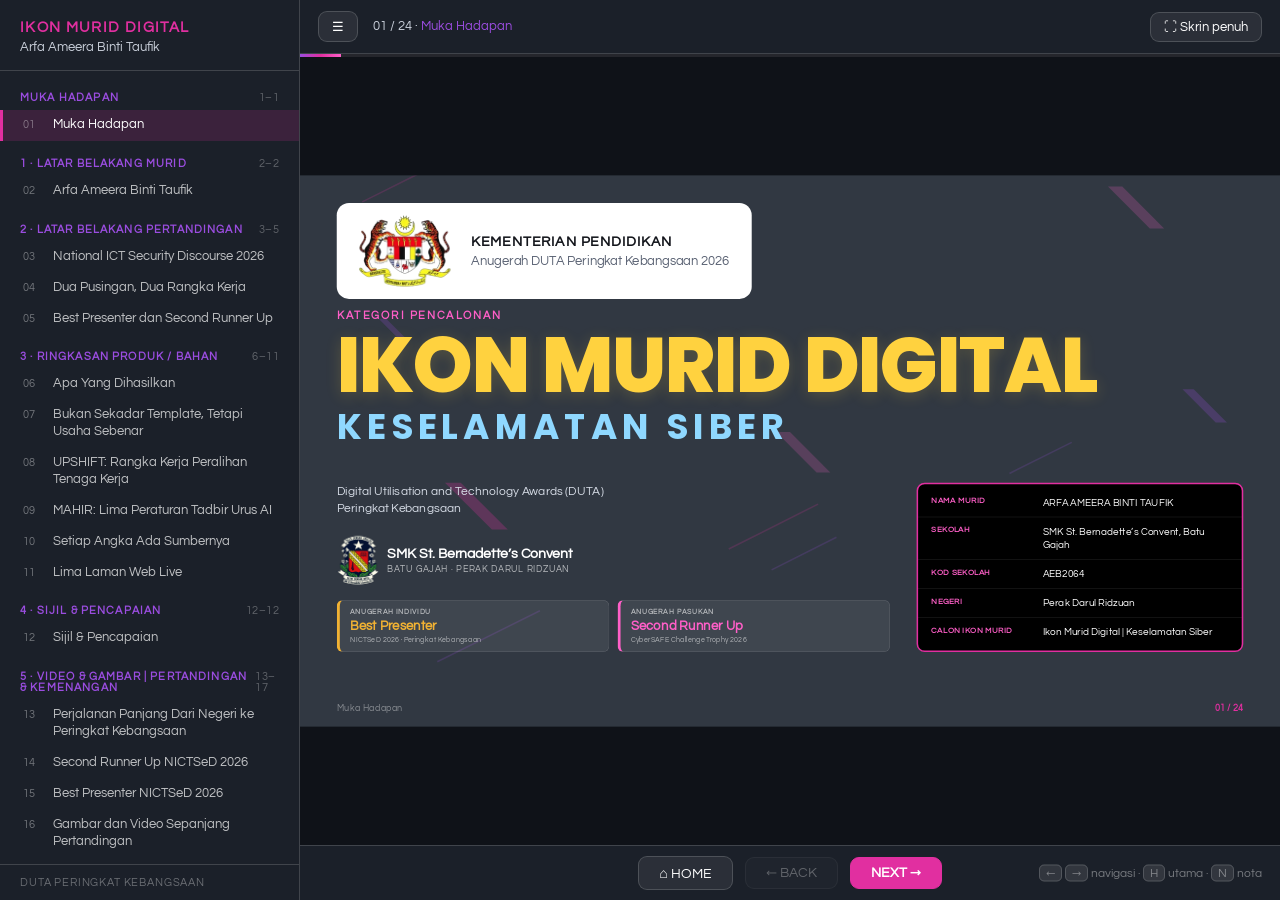
==== index.html @ e4bc759d "Butang HOME, BACK, NEXT dipindah ke bawah slide, di tengah" ====
<!doctype html>
<html lang="ms">
<head>
<meta charset="utf-8">
<meta name="viewport" content="width=device-width,initial-scale=1,viewport-fit=cover">
<meta name="robots" content="noindex,nofollow,noarchive">
<title>Ikon Murid Digital &middot; Arfa Ameera Binti Taufik</title>
<meta name="description" content="Pencalonan Ikon Murid Digital, Anugerah DUTA Peringkat Kebangsaan. Arfa Ameera Binti Taufik, SMK St. Bernadette's Convent, Perak. 24 slide merangkumi rangka kerja UPSHIFT dan MAHIR serta pencapaian Best Presenter dan Second Runner Up NICTSeD 2026.">
<meta property="og:type" content="website">
<meta property="og:url" content="https://brotaufik.github.io/ikon-murid-digital/">
<meta property="og:title" content="Ikon Murid Digital &middot; Arfa Ameera Binti Taufik">
<meta property="og:description" content="Pencalonan Ikon Murid Digital, Anugerah DUTA Peringkat Kebangsaan. SMK St. Bernadette's Convent, Perak Darul Ridzuan.">
<meta property="og:site_name" content="Ikon Murid Digital">
<meta property="og:locale" content="ms_MY">
<meta property="og:image" content="https://brotaufik.github.io/ikon-murid-digital/og-ikon-v5.jpg">
<meta property="og:image:secure_url" content="https://brotaufik.github.io/ikon-murid-digital/og-ikon-v5.jpg">
<meta property="og:image:type" content="image/jpeg">
<meta property="og:image:width" content="1200">
<meta property="og:image:height" content="630">
<meta property="og:image:alt" content="Pencalonan Ikon Murid Digital, Arfa Ameera Binti Taufik, SMK St. Bernadette&#39;s Convent, Best Presenter dan Second Runner Up NICTSeD 2026">
<meta name="twitter:card" content="summary_large_image">
<meta name="twitter:title" content="Ikon Murid Digital &middot; Arfa Ameera Binti Taufik">
<meta name="twitter:description" content="Pencalonan Ikon Murid Digital, Anugerah DUTA Peringkat Kebangsaan. Best Presenter dan Second Runner Up NICTSeD 2026.">
<meta name="twitter:image" content="https://brotaufik.github.io/ikon-murid-digital/og-ikon-v5.jpg">
<meta name="twitter:image:alt" content="Kad pencalonan Ikon Murid Digital">
<link rel="preconnect" href="https://fonts.googleapis.com">
<link rel="preconnect" href="https://fonts.gstatic.com" crossorigin>
<link href="https://fonts.googleapis.com/css2?family=Questrial&family=Poppins:wght@300;400;500;600;700;800;900&display=swap" rel="stylesheet">
<style>*{box-sizing:border-box;margin:0;padding:0}
:root{
  --bg:#313842;--bg2:#272d36;--ink:#ffffff;--body:#14161C;--muted:#C9CFDA;
  --mag:#E12FA0;--vio:#9B4DE0;--pink:#FF5FC8;--cyan:#3FC9E0;--amber:#F2B233;--green:#3FCB8E;
  --panel:#ffffff;--line:rgba(255,255,255,.16);--sbbg:#1B2029;
  --f:'Century Gothic','URW Gothic','Questrial','Poppins','Trebuchet MS',sans-serif;
}
html,body{height:100%;background:#14161C;font-family:var(--f);color:var(--ink);overflow:hidden;overscroll-behavior:none}
kbd{background:rgba(255,255,255,.1);border:1px solid var(--line);border-radius:5px;padding:1px 6px;font-size:12px;font-family:var(--f)}

#app{display:grid;grid-template-columns:300px 1fr;grid-template-rows:minmax(0,1fr);height:100vh;height:100dvh;transition:grid-template-columns .22s ease}
#app.nosb{grid-template-columns:0 1fr}

/* ---------- sidebar ---------- */
#sb{background:var(--sbbg);border-right:1px solid var(--line);display:flex;flex-direction:column;overflow:hidden;visibility:visible}
#app.nosb #sb{visibility:hidden;width:0}
.sb-hd{padding:20px 20px 16px;border-bottom:1px solid var(--line)}
.sb-t{font-size:15px;font-weight:700;letter-spacing:.09em;color:var(--mag)}
.sb-s{font-size:13px;color:var(--muted);margin-top:5px}
#nav{flex:1;overflow-y:auto;padding:10px 0 20px}
#nav::-webkit-scrollbar{width:7px}#nav::-webkit-scrollbar-thumb{background:rgba(255,255,255,.14);border-radius:4px}
.ncl{margin-bottom:6px}
.nch{padding:11px 20px 7px;font-size:10.5px;letter-spacing:.11em;text-transform:uppercase;color:var(--vio);font-weight:700;display:flex;justify-content:space-between;align-items:center}
.ncc{color:rgba(255,255,255,.3);font-weight:400;letter-spacing:.04em}
#nav ul{list-style:none}
#nav li{display:flex;gap:10px;align-items:baseline;padding:7px 20px;font-size:12.5px;color:rgba(255,255,255,.72);cursor:pointer;border-left:3px solid transparent;line-height:1.35}
#nav li:hover{background:rgba(255,255,255,.05);color:#fff}
#nav li.on{background:rgba(225,47,160,.16);border-left-color:var(--mag);color:#fff}
.nn{font-size:10.5px;color:rgba(255,255,255,.38);flex:0 0 20px}
.nt{flex:1}
.sb-ft{padding:12px 20px;border-top:1px solid var(--line);font-size:10.5px;letter-spacing:.08em;color:rgba(255,255,255,.35);text-transform:uppercase}

/* ---------- chrome ---------- */
#main{display:flex;flex-direction:column;min-width:0;min-height:0;overflow:hidden;background:#14161C;position:relative}
.bar{flex:0 0 auto;display:flex;align-items:center;gap:9px;padding:11px 18px;border-bottom:1px solid var(--line);background:#1B2029}
.btn{background:rgba(255,255,255,.07);border:1px solid var(--line);color:#fff;border-radius:9px;padding:7px 13px;font-size:13px;font-family:var(--f);cursor:pointer;white-space:nowrap}
.btn:hover{background:rgba(255,255,255,.14);border-color:var(--mag)}
.btn:disabled{opacity:.3;cursor:default}
.btn:disabled:hover{background:rgba(255,255,255,.07);border-color:var(--line)}
#next{background:var(--mag);border-color:var(--mag);font-weight:600}
#next:hover{background:var(--pink);border-color:var(--pink)}
#next:disabled{background:rgba(255,255,255,.07);border-color:var(--line)}
.now{font-size:12.5px;color:var(--muted);margin-left:6px}
#sect{color:var(--vio)}
.spacer{flex:1}
.prog{flex:0 0 auto;height:3px;background:rgba(255,255,255,.07)}
.prog-f{height:100%;background:linear-gradient(90deg,var(--vio),var(--mag),var(--pink));width:0;transition:width .25s ease}
.hint{flex:0 0 auto;padding:8px 18px;font-size:11.5px;color:rgba(255,255,255,.4);border-top:1px solid var(--line);background:#1B2029;text-align:center}
#notes{display:none;flex:0 0 auto;max-height:26vh;overflow-y:auto;padding:14px 20px;background:#0F1218;border-top:1px solid var(--line)}
#notes.on{display:block}
.nt-h{font-size:10.5px;letter-spacing:.11em;text-transform:uppercase;color:var(--amber);margin-bottom:7px;font-weight:700}
#nt-b{font-size:14px;line-height:1.55;color:var(--muted)}

/* ---------- stage ---------- */
#stage{flex:1 1 0;min-height:0;position:relative;overflow:hidden;background:#0F1218}
/* Absolutely centred and scaled from JS. Its 1920x1080 layout box must never size the stage:
   as a flex child it did, which on phones made the stage 1080px tall and pushed the slide off screen. */
#frame{position:absolute;left:50%;top:50%;width:1920px;height:1080px;transform-origin:center center;transform:translate(-50%,-50%) scale(.2)}
#zoneBack,#zoneFwd{position:absolute;top:0;bottom:0;width:6%;z-index:5;cursor:pointer}
#zoneBack{left:0}#zoneFwd{right:0}

.slide{position:absolute;inset:0;display:none;background:var(--bg);overflow:hidden}
.slide.on{display:block}
.shards{position:absolute;inset:0;width:100%;height:100%;pointer-events:none}
.inner{position:absolute;inset:0;padding:64px 72px 74px;display:flex;flex-direction:column;z-index:2}
.sfoot{position:absolute;left:72px;right:72px;bottom:26px;display:flex;justify-content:space-between;font-size:17px;color:rgba(255,255,255,.42);letter-spacing:.05em;z-index:3}
.sf-r{color:var(--mag);font-weight:600}

.kicker{font-size:22px;letter-spacing:.15em;text-transform:uppercase;color:var(--pink);font-weight:700;margin-bottom:12px}
.slide h1{font-size:54px;line-height:1.14;font-weight:700;color:#FFD23F;margin-bottom:26px;letter-spacing:-.01em}

.lead{font-size:26px;line-height:1.5;color:#E8ECF3;margin-bottom:22px;font-weight:300}
.muted{color:rgba(255,255,255,.55)}
.note{font-size:19px;line-height:1.5;color:#D6DCE6;background:rgba(255,255,255,.06);border-left:5px solid var(--vio);padding:15px 20px;border-radius:0 10px 10px 0;margin-top:18px;font-weight:300}
.note b{font-weight:700;color:#fff}
.ttl{font-size:17px;letter-spacing:.11em;text-transform:uppercase;color:var(--cyan);font-weight:700;margin:20px 0 12px}
.ttl:first-child{margin-top:0}
.punch{font-size:28px;font-weight:700;color:var(--amber);margin-top:22px;line-height:1.3}

.two{display:flex;gap:44px;flex:1;min-height:0}
.two .col{flex:1 1 0;min-width:0;display:flex;flex-direction:column}

/* ---------- bullets ---------- */
.bls{display:flex;flex-direction:column;gap:14px;margin-top:6px}
.bl{display:flex;gap:15px;align-items:flex-start}
.blm{flex:0 0 11px;height:11px;border-radius:3px;margin-top:9px}
.blt{font-size:21px;line-height:1.48;color:#E8ECF3;font-weight:300}
.blt b{font-weight:700;color:#fff}

/* ---------- stat cards ---------- */
.scrow{display:flex;gap:16px;margin-bottom:18px}
.sc{flex:1 1 0;background:rgba(255,255,255,.07);border:1px solid var(--line);border-left:6px solid;border-radius:12px;padding:18px 20px;min-width:0}
.scv{font-size:40px;font-weight:700;line-height:1.05;letter-spacing:-.02em}
.scl{font-size:14px;letter-spacing:.1em;text-transform:uppercase;color:#fff;font-weight:700;margin-top:8px}
.scs{font-size:15px;color:rgba(255,255,255,.62);margin-top:5px;line-height:1.35;font-weight:300}

/* ---------- table ---------- */
.tb{width:100%;border-collapse:collapse;background:rgba(255,255,255,.05);border-radius:10px;overflow:hidden}
.tb th{background:rgba(225,47,160,.24);color:#fff;font-size:16px;letter-spacing:.07em;text-transform:uppercase;text-align:left;padding:13px 18px;font-weight:700;border-bottom:2px solid var(--mag)}
.tb td{padding:12px 18px;font-size:19px;line-height:1.4;color:#E8ECF3;border-bottom:1px solid rgba(255,255,255,.09);font-weight:300;vertical-align:top}
.tb tbody tr:last-child td{border-bottom:none}
.tb tbody tr:nth-child(even){background:rgba(255,255,255,.035)}
.tb td b{font-weight:700;color:#fff}

/* ---------- bars ---------- */
.barrow{display:flex;align-items:center;gap:16px;margin-bottom:13px}
.blab{flex:0 0 40%;font-size:17px;color:#E8ECF3;line-height:1.3;font-weight:300}
.blab .sub{font-size:13.5px;color:rgba(255,255,255,.45);margin-top:3px}
.btrack{flex:1 1 0;height:24px;background:rgba(255,255,255,.09);border-radius:6px;overflow:hidden}
.bfill{height:100%;border-radius:6px}
.bval{flex:0 0 130px;text-align:right;font-size:20px;font-weight:700}

/* ---------- dot grid ---------- */
.dotgrid{display:grid;gap:5px;margin:10px 0}
.dot{display:block;width:100%;aspect-ratio:1;border-radius:2px}
.dotleg{display:flex;gap:26px;font-size:15px;color:rgba(255,255,255,.62);margin-top:8px}
.dk{display:inline-block;width:12px;height:12px;border-radius:3px;margin-right:7px;vertical-align:-1px}

/* ---------- framework letters ---------- */
.lrows{display:flex;flex-direction:column;gap:12px;margin-top:4px}
.lrow{display:flex;gap:17px;align-items:center;background:rgba(255,255,255,.05);border:1px solid var(--line);border-radius:12px;padding:12px 16px}
.lbadge{flex:0 0 52px;height:52px;border-radius:11px;display:flex;align-items:center;justify-content:center;font-size:28px;font-weight:700;color:#0F1218}
.lbody{min-width:0}
.lname{font-size:21px;font-weight:700;line-height:1.2}
.ldesc{font-size:17px;color:rgba(255,255,255,.72);margin-top:4px;line-height:1.35;font-weight:300}

/* ---------- journey ---------- */
.journey{display:flex;align-items:stretch;gap:16px;flex:1;min-height:0}
.jstep{flex:1 1 0;display:flex;flex-direction:column;gap:14px;min-width:0}
.jnum{width:48px;height:48px;border-radius:50%;display:flex;align-items:center;justify-content:center;font-size:24px;font-weight:700;color:#0F1218}
.jcard{flex:1;background:rgba(255,255,255,.06);border:1px solid var(--line);border-radius:14px;padding:22px 24px}
.jcard.jwin{background:rgba(63,203,142,.12);border-color:rgba(63,203,142,.45)}
.jtag{font-size:14px;letter-spacing:.1em;text-transform:uppercase;font-weight:700;margin-bottom:9px}
.jt{font-size:27px;font-weight:700;color:#fff;line-height:1.2;margin-bottom:11px}
.jd{font-size:18px;line-height:1.5;color:#D6DCE6;font-weight:300}
.jd b{font-weight:700;color:#fff}
.jm{display:flex;flex-wrap:wrap;gap:8px;margin-top:14px}
.jm span{font-size:13.5px;background:rgba(255,255,255,.1);border:1px solid var(--line);border-radius:20px;padding:4px 12px;color:rgba(255,255,255,.8)}
.jarrow{align-self:center;font-size:34px;color:rgba(255,255,255,.28)}

/* ---------- awards ---------- */
.award{display:flex;gap:28px;margin-bottom:26px;flex:1;min-height:0}
.aw{flex:1 1 0;border-radius:18px;padding:36px 38px;display:flex;flex-direction:column;justify-content:center;border:2px solid}
.aw-gold{background:linear-gradient(135deg,rgba(242,178,51,.22),rgba(242,178,51,.06));border-color:rgba(242,178,51,.6)}
.aw-mag{background:linear-gradient(135deg,rgba(225,47,160,.22),rgba(155,77,224,.08));border-color:rgba(225,47,160,.6)}
.awt{font-size:16px;letter-spacing:.14em;text-transform:uppercase;color:rgba(255,255,255,.7);font-weight:700}
.awn{font-size:62px;font-weight:700;line-height:1.05;margin:14px 0 16px;letter-spacing:-.02em}
.aw-gold .awn{color:var(--amber)}
.aw-mag .awn{color:var(--pink)}
.awd{font-size:19px;line-height:1.45;color:#D6DCE6;font-weight:300}

/* ---------- sites ---------- */
.sites{display:grid;grid-template-columns:repeat(3,1fr);gap:18px;flex:1;min-height:0}
.site{background:rgba(255,255,255,.06);border:1px solid var(--line);border-radius:14px;overflow:hidden;display:flex;flex-direction:column}
.sh{padding:11px 18px;font-size:15px;letter-spacing:.1em;font-weight:700;color:#0F1218}
.sb{padding:18px;flex:1}
.su{font-size:17px;color:var(--cyan);margin-bottom:10px;word-break:break-all;font-weight:500}
.sd{font-size:17px;line-height:1.45;color:#D6DCE6;font-weight:300}
.site-doc .su{color:var(--green)}

/* ---------- dropzone ---------- */
.drop{flex:1;border:3px dashed rgba(255,255,255,.26);border-radius:16px;display:flex;flex-direction:column;align-items:center;justify-content:center;background:rgba(255,255,255,.035);min-height:250px;padding:30px}
.dropi{font-size:52px;color:rgba(255,255,255,.26);line-height:1}
.dropl{font-size:23px;color:rgba(255,255,255,.72);margin-top:14px;font-weight:500;text-align:center}
.drops{font-size:17px;color:rgba(255,255,255,.44);margin-top:7px;text-align:center;font-weight:300}

/* ---------- QR ---------- */
.qrrow{display:flex;gap:18px;margin-bottom:20px}
.qrcard{flex:1 1 0;background:#fff;border-radius:14px;padding:16px;text-align:center;min-width:0}
.qrbox{width:100%;aspect-ratio:1;display:block}
.qrbox svg{width:100%;height:100%;display:block}
.qrcap{font-size:17px;font-weight:700;color:var(--body);margin-top:11px;line-height:1.2}
.qrnote{font-size:13px;color:#5A6273;margin-top:4px;word-break:break-all}

/* ---------- cover ---------- */
.l-cover .inner{padding:54px 72px 74px}
.cover{display:flex;flex-direction:column;height:100%}
.cov-logos{display:flex;align-items:center;gap:40px;background:#fff;border-radius:24px;padding:24px 44px;align-self:flex-start}
.cov-logos img{height:140px;width:auto;display:block}
.cov-min{color:var(--body);line-height:1.25}
.cov-min b{display:block;font-size:28px;letter-spacing:.04em}
.cov-min span{display:block;font-size:25px;color:#5A6273;margin-top:6px}
.cov-rule{width:1px;height:58px;background:#D5DAE3}
.cov-main{flex:1;display:flex;gap:52px;align-items:center;min-height:0}
.cov-left{flex:1 1 0;min-width:0}
.cov-kat{font-size:21px;letter-spacing:.2em;color:var(--pink);font-weight:700}
/* one line, heavy, yellow; Poppins named first so the weight is real, not a faux bold of Questrial */
.cov-head{margin-top:22px}
.slide h1.cov-h1{font-family:'Poppins',var(--f);font-size:150px;line-height:1;font-weight:800;margin:12px 0 0;letter-spacing:-.02em;
  color:#FFD23F;white-space:nowrap;text-shadow:0 6px 30px rgba(255,210,63,.18)}
.cov-h2{font-family:'Poppins',var(--f);font-size:70px;line-height:1.1;font-weight:700;letter-spacing:.14em;color:#8FD8FF;margin-top:6px;white-space:nowrap}
.cov-sub{font-size:24px;line-height:1.4;color:#D6DCE6;font-weight:300}
.cov-school{display:flex;align-items:center;gap:16px;margin-top:36px}
.cov-school img{height:96px;width:auto;display:block}
.cov-sn{font-size:27px;font-weight:700;color:#fff;line-height:1.15}
.cov-ss{font-size:17px;letter-spacing:.1em;text-transform:uppercase;color:rgba(255,255,255,.66);margin-top:5px}
.cov-right{flex:0 0 640px}
.idcard{background:#000;border:3px solid var(--mag);border-radius:16px;padding:8px 0}
.idrow{display:flex;gap:18px;padding:15px 26px;border-bottom:1px solid rgba(255,255,255,.14)}
.idrow:last-child{border-bottom:none}
.idk{flex:0 0 200px;font-size:15px;letter-spacing:.08em;text-transform:uppercase;color:var(--pink);font-weight:700;padding-top:2px}
.idv{flex:1;font-size:20px;color:#fff;font-weight:500;line-height:1.3;min-width:0}
.idv-todo{color:var(--amber);border-bottom:2px dashed rgba(242,178,51,.55);display:inline-block}

/* ---------- close ---------- */
.l-close .inner{justify-content:center}
.close{display:flex;gap:60px;align-items:center}
.cl-left{flex:1 1 0;min-width:0}
.cl-k{font-size:22px;letter-spacing:.2em;color:var(--pink);font-weight:700}
.cl-h{font-size:82px;line-height:1.05;font-weight:700;margin:16px 0 20px;letter-spacing:-.025em;
  color:#FFD23F;-webkit-text-fill-color:#FFD23F}
.cl-s{font-size:25px;line-height:1.4;color:#D6DCE6;font-weight:300}
.cl-right{flex:0 0 360px}

/* ---------- responsive chrome ---------- */
@media (max-width:1100px){
  #app{grid-template-columns:0 1fr}
  #sb{visibility:hidden;width:0}
  #app.showsb{grid-template-columns:270px 1fr}
  #app.showsb #sb{visibility:visible;width:auto}
}
@media (max-width:760px){
  .bar{gap:6px;padding:9px 11px;flex-wrap:nowrap;overflow:hidden}
  .now{display:none}
  .btn .lb{display:none}
  #full{display:none}
  .hint{display:none}
}
/* phone held upright: the 16:9 slide is small, so say how to see it larger */
#rot{display:none}
@media (max-width:760px) and (orientation:portrait){
  #rot{display:block;flex:0 0 auto;padding:10px 14px calc(10px + env(safe-area-inset-bottom));text-align:center;
    font-size:13px;color:rgba(255,255,255,.62);background:#1B2029;border-top:1px solid var(--line)}
  #rot b{color:#fff}
}

/* ---------- cover achievement strip ---------- */
.cov-win{display:flex;gap:16px;margin-top:30px}
.cw{flex:1 1 0;background:rgba(255,255,255,.07);border:1px solid var(--line);border-left:6px solid;border-radius:12px;padding:15px 20px}
.cw .cwt{font-size:13px;letter-spacing:.13em;text-transform:uppercase;color:rgba(255,255,255,.62);font-weight:700}
.cw .cwv{font-size:26px;font-weight:700;line-height:1.15;margin-top:6px}
.cw .cws{font-size:14.5px;color:rgba(255,255,255,.6);margin-top:5px;font-weight:300}

/* ---------- close chips ---------- */
.cl-chips{display:flex;flex-wrap:wrap;gap:12px;margin-top:28px}
.cl-chips span{font-size:18px;padding:9px 18px;border-radius:26px;border:1px solid var(--line);background:rgba(255,255,255,.07);color:#E8ECF3}
.cl-chips b{font-weight:700;color:#fff}

/* ---------- competition photo row ---------- */
.prow{display:flex;gap:40px;flex:1;min-height:0}
.pfig{flex:0 0 auto;display:flex;flex-direction:column;align-items:center;margin:0;min-height:0}
.pfig img{display:block;height:640px;width:auto;border-radius:14px;border:3px solid rgba(255,255,255,.22);
  box-shadow:0 18px 50px rgba(0,0,0,.45)}
.pfig figcaption{font-size:17px;color:rgba(255,255,255,.72);margin-top:13px;text-align:center;
  font-weight:300;max-width:480px;line-height:1.35}
.pfig figcaption b{color:#fff;font-weight:700}
.pside{flex:1 1 0;min-width:0;display:flex;flex-direction:column;gap:18px}
.acheque{background:linear-gradient(135deg,rgba(242,178,51,.22),rgba(242,178,51,.06));
  border:2px solid rgba(242,178,51,.6);border-radius:16px;padding:22px 26px}
.aq-t{font-size:14px;letter-spacing:.14em;text-transform:uppercase;color:rgba(255,255,255,.7);font-weight:700}
.aq-n{font-size:42px;font-weight:700;color:var(--amber);line-height:1.1;margin:8px 0 6px;letter-spacing:-.01em}
.aq-v{font-size:34px;font-weight:700;color:#fff;line-height:1.1}
.aq-s{font-size:16px;color:rgba(255,255,255,.66);margin-top:10px;line-height:1.4;font-weight:300}
.pside .drop{min-height:170px}

/* ---------- montage video cards ---------- */
.vcard{flex:1;display:flex;flex-direction:column;background:rgba(255,255,255,.06);
  border:1px solid var(--line);border-radius:16px;padding:22px 24px;min-height:0}
.vtag{font-size:14px;letter-spacing:.12em;text-transform:uppercase;font-weight:700}
.vt{font-size:30px;font-weight:700;color:#fff;line-height:1.15;margin:7px 0 15px}
.vplay{width:100%;height:auto;display:block;border-radius:11px;background:#05070c;
  border:1px solid rgba(255,255,255,.14);aspect-ratio:16/9;object-fit:cover}
.vmeta{display:flex;flex-wrap:wrap;gap:9px;margin-top:14px}
.vmeta span{font-size:14px;background:rgba(255,255,255,.1);border:1px solid var(--line);
  border-radius:20px;padding:4px 13px;color:rgba(255,255,255,.82)}
.vdesc{font-size:18px;line-height:1.5;color:#D6DCE6;margin-top:14px;font-weight:300}
.vdesc b{font-weight:700;color:#fff}

/* ---------- certificate evidence slides ---------- */
.crow{display:flex;gap:40px;flex:1;min-height:0}
.cfig{flex:0 0 auto;display:flex;flex-direction:column;margin:0;min-height:0}
.cfig img{display:block;height:600px;width:auto;border-radius:12px;
  border:3px solid rgba(255,255,255,.22);box-shadow:0 18px 50px rgba(0,0,0,.45)}
.cfig figcaption{font-size:17px;color:rgba(255,255,255,.72);margin-top:13px;
  font-weight:300;line-height:1.35;max-width:800px}
.cfig figcaption b{color:#fff;font-weight:700}
.cside{flex:1 1 0;min-width:0;display:flex;flex-direction:column;gap:18px}
.cmini{margin:0;display:flex;gap:16px;align-items:center;background:rgba(255,255,255,.06);
  border:1px solid var(--line);border-radius:14px;padding:14px 16px}
.cmini img{flex:0 0 auto;height:230px;width:auto;border-radius:9px;
  border:1px solid rgba(255,255,255,.2);display:block}
.cmini figcaption{font-size:17px;color:rgba(255,255,255,.72);font-weight:300;line-height:1.4}

/* ---------- competition logo band on a content slide ---------- */
.slide-logos{display:flex;align-items:center;gap:30px;background:#fff;border-radius:14px;
  padding:16px 28px;align-self:flex-start;margin-bottom:22px}
/* 96px keeps the smallest line on the NICTSeD mark ("CyberSAFE Challenge Trophy
   2026") at ~19px in design units, which survives the deck's fit-to-screen
   scale and stays readable. It measured 25/126 of the source image height. */
.slide-logos img{height:96px;width:auto;display:block}

/* ---------- clickable site cards and QR cards ---------- */
a.site-link,a.qrcard{text-decoration:none;color:inherit;display:flex;flex-direction:column;cursor:pointer;
  transition:transform .15s ease,border-color .15s ease,box-shadow .15s ease}
a.qrcard{display:block}
a.site-link:hover,a.site-link:focus-visible{transform:translateY(-4px);border-color:var(--cyan);
  box-shadow:0 14px 34px rgba(0,0,0,.4);outline:none}
a.qrcard:hover,a.qrcard:focus-visible{transform:translateY(-4px);box-shadow:0 14px 34px rgba(0,0,0,.45);outline:none}
a.site-link .su{text-decoration:underline;text-decoration-color:rgba(63,201,224,.45);text-underline-offset:4px}
.ext{font-size:.95em;margin-left:4px;color:var(--cyan)}

/* ---------- slide 11: sijil ---------- */
.certs{display:flex;gap:40px;flex:1;min-height:0;align-items:flex-start}
.cinfo{flex:1 1 0;min-width:0}
a.cert{flex:0 0 auto;display:flex;flex-direction:column;align-items:center;text-decoration:none;color:inherit}
a.cert img{display:block;height:700px;width:auto;border-radius:10px;border:1px solid rgba(255,255,255,.22);
  box-shadow:0 18px 44px rgba(0,0,0,.45);transition:transform .18s ease,box-shadow .18s ease}
a.cert:hover img{transform:translateY(-5px);box-shadow:0 24px 54px rgba(0,0,0,.55)}
a.cert .cc{font-size:17px;line-height:1.35;margin-top:14px;color:rgba(255,255,255,.72);text-align:center}
a.cert .cc b{color:#fff;font-size:20px}

/* ---------- slide: gambar dan video sepanjang pertandingan ---------- */
.gv{display:flex;flex-direction:column;gap:28px;flex:1;min-height:0}
.gv-top{display:flex;gap:40px;align-items:flex-start}
.gv-media{flex:0 0 680px;margin:0;display:flex;flex-direction:column;min-width:0}
.gv-tag{font-size:14px;letter-spacing:.12em;text-transform:uppercase;font-weight:700;margin-bottom:10px}
.gv-v,.gv-yt{width:680px;height:383px;display:block;border-radius:12px;background:#05070c;
  border:1px solid rgba(255,255,255,.16);box-shadow:0 14px 36px rgba(0,0,0,.4);overflow:hidden}
.gv-v{object-fit:contain}
.gv-yt iframe{width:100%;height:100%;border:0;display:block}
.gv-media figcaption{font-size:16px;color:rgba(255,255,255,.72);margin-top:11px;line-height:1.35}
.gv-media figcaption b{color:#fff}
.gv-qr{flex:1 1 0;min-width:0;display:flex;flex-direction:column;align-items:flex-start}
/* same top and same height as the two 680x383 players beside it */
.gv-qr a.qrcard{height:383px;width:300px;flex:0 0 auto;display:flex;flex-direction:column;align-items:center;justify-content:center;padding:18px}
.gv-qr .qrbox{width:262px;flex:0 0 auto}
.gv-bot{display:flex;gap:24px;align-items:flex-start}
a.gv-ph{flex:0 0 auto;display:flex;flex-direction:column;text-decoration:none;color:inherit;width:293px}
a.gv-ph img{width:293px;height:220px;object-fit:cover;display:block;border-radius:10px;
  border:1px solid rgba(255,255,255,.2);box-shadow:0 12px 30px rgba(0,0,0,.4);transition:transform .18s ease}
a.gv-ph:hover img{transform:translateY(-4px)}
a.gv-ph span{font-size:15px;line-height:1.35;color:rgba(255,255,255,.72);margin-top:9px}
a.gv-ph span b{color:#fff}
.gv-info{flex:1 1 0;min-width:0;padding-left:16px}

/* phone held sideways: every pixel of height goes to the slide */
@media (max-height:500px) and (orientation:landscape){
  .bar{padding:5px 10px;gap:6px}
  .btn{padding:4px 10px;font-size:12px}
  .hint{display:none}
  #rot{display:none}
}

/* ---------- slide 18: video kemahiran digital ---------- */
.kv{display:flex;flex-direction:column;align-items:flex-start}
.kv-v{width:720px;height:405px;display:block;border-radius:12px;background:#05070c;object-fit:contain;
  border:1px solid rgba(255,255,255,.16);box-shadow:0 14px 36px rgba(0,0,0,.4)}
.kv .vmeta{margin-top:12px}

/* ---------- slide: dari kod ke idea ---------- */
.kod{display:grid;grid-template-columns:930px 1fr;gap:40px;align-items:start}
.kd-studio{background:#10131A;border:1px solid rgba(255,255,255,.14);border-radius:16px;overflow:hidden;box-shadow:0 22px 60px rgba(0,0,0,.45)}
.kd-bar{height:42px;display:flex;align-items:center;gap:9px;padding:0 18px;background:#181C25;border-bottom:1px solid rgba(255,255,255,.08)}
.kd-bar .dot{width:12px;height:12px;border-radius:50%}
.kd-fn{font-family:'DejaVu Sans Mono',Menlo,Consolas,monospace;font-size:14px;color:rgba(255,255,255,.55);margin-left:10px}
.kd-live{margin-left:auto;font-size:12px;letter-spacing:.14em;color:#3FCB8E;font-weight:700}
.kd-body{display:flex;gap:22px;padding:22px 22px 26px;align-items:center}
.kd-code{flex:1 1 0;min-width:0;font-family:'DejaVu Sans Mono',Menlo,Consolas,monospace;font-size:16.5px;line-height:2.05;color:#D6DCE6;white-space:pre}
.kd-code .k{color:#FF5FC8}.kd-code .s{color:#F2B233}.kd-code .f{color:#3FC9E0}.kd-code .c{color:#6B7385}.kd-code .n{color:#3FCB8E}
.kd-caret{display:inline-block;width:9px;height:18px;background:#FF5FC8;vertical-align:-3px;animation:kdblink 1s steps(1) infinite}
@keyframes kdblink{50%{opacity:0}}
.kd-prev{flex:0 0 288px}
.kd-slide{position:relative;width:288px;height:170px;background:#313842;border-radius:10px;border:1px solid rgba(255,255,255,.14);overflow:hidden}
.kd-b{position:absolute;border-radius:4px;opacity:0}
.kd-cap{font-size:14px;color:rgba(255,255,255,.6);margin-top:10px;line-height:1.35}
.kd-tools{display:grid;grid-template-columns:1fr 1fr;gap:30px}
.kt-h{font-size:15px;letter-spacing:.16em;text-transform:uppercase;font-weight:700;margin-bottom:10px}
.kt ul{list-style:none}
.kt li{padding:9px 0 9px 14px;border-left:3px solid rgba(255,255,255,.14);margin-bottom:6px}
.kt li b{display:block;font-size:19px;color:#fff;font-weight:700;line-height:1.2}
.kt li span{display:block;font-size:14.5px;color:rgba(255,255,255,.66);line-height:1.35;margin-top:2px}
.kpipe{display:flex;align-items:stretch;gap:12px;margin-top:30px}
.kp{flex:1 1 0;background:rgba(255,255,255,.06);border:1px solid rgba(255,255,255,.12);border-top:5px solid;border-radius:12px;padding:14px 18px}
.kp-t{font-size:22px;font-weight:700;letter-spacing:.12em}
.kp-d{font-size:15px;color:rgba(255,255,255,.72);margin-top:5px;line-height:1.35}
.kp-ar{align-self:center;font-size:26px;color:rgba(255,255,255,.35)}
@media (prefers-reduced-motion:reduce){.kd-l,.kd-b{animation:none!important;opacity:1;clip-path:none}}
.kd-note{font-size:17px;line-height:1.5;color:rgba(255,255,255,.72);margin-top:18px;padding-left:14px;border-left:3px solid #FF5FC8}
.kd-note b{color:#fff}

/* slide 19 link card and slide 20 large player */
a.kv-link{display:block;text-decoration:none;color:inherit}
.kv-thumb{position:relative;width:720px;height:405px;border-radius:12px;overflow:hidden;border:1px solid rgba(255,255,255,.16);box-shadow:0 14px 36px rgba(0,0,0,.4)}
.kv-thumb img{width:100%;height:100%;object-fit:cover;display:block;transition:transform .25s ease}
a.kv-link:hover .kv-thumb img{transform:scale(1.03)}
.kv-play{position:absolute;left:50%;top:50%;width:110px;height:110px;margin:-55px 0 0 -55px;border-radius:50%;background:rgba(225,47,160,.92);color:#fff;font-size:44px;display:flex;align-items:center;justify-content:center;padding-left:8px;box-shadow:0 10px 30px rgba(0,0,0,.5)}
.kv-go{margin-top:12px;font-size:18px;font-weight:700;color:#3FCB8E}
.kvbig{display:flex;flex-direction:column;align-items:center}
.kvbig-v{width:1280px;height:720px;display:block;border-radius:14px;background:#05070c;object-fit:contain;border:1px solid rgba(255,255,255,.16);box-shadow:0 24px 70px rgba(0,0,0,.5)}
.kvbig .vmeta{margin-top:14px;justify-content:center}
.klens{display:flex;align-items:center;gap:14px;margin-top:16px;padding:12px 18px;border-radius:12px;background:rgba(63,203,142,.09);border:1px solid rgba(63,203,142,.35);font-size:15.5px;color:rgba(255,255,255,.82)}
.klens b{color:#3FCB8E;letter-spacing:.12em;text-transform:uppercase;font-size:14px;margin-right:6px;white-space:nowrap}
.klens span{padding-left:14px;border-left:2px solid rgba(63,203,142,.4)}
.slens{margin-top:18px;padding:14px 18px;border-radius:12px;background:rgba(63,203,142,.09);border:1px solid rgba(63,203,142,.35);border-left:5px solid #3FCB8E;font-size:17px;line-height:1.5;color:rgba(255,255,255,.8)}
.slens>b:first-child{display:block;color:#3FCB8E;letter-spacing:.12em;text-transform:uppercase;font-size:14px;margin-bottom:6px}
.slens b.h{color:#fff}
/* slide peringkat negeri */
.jn{display:flex;gap:36px;flex:1;min-height:0;align-items:flex-start}
.jn-txt{flex:0 0 600px;min-width:0}
.jn-lead{font-size:22px;line-height:1.55;color:#E8ECF3;font-weight:300;margin-bottom:22px}
.jn-lead b{color:#fff;font-weight:700}.jn-lead b.gold{color:#FFD23F}
.jn-steps{list-style:none;counter-reset:jn;position:relative;padding-left:0}
.jn-steps li{position:relative;padding:0 0 18px 46px;counter-increment:jn}
.jn-steps li::before{content:counter(jn);position:absolute;left:0;top:2px;width:30px;height:30px;border-radius:50%;background:var(--c);color:#10131A;font-weight:800;font-size:16px;display:flex;align-items:center;justify-content:center}
.jn-steps li:not(:last-child)::after{content:"";position:absolute;left:14px;top:36px;bottom:2px;width:2px;background:rgba(255,255,255,.18)}
.jn-steps .jn-d{display:block;font-size:13px;letter-spacing:.14em;text-transform:uppercase;font-weight:700;color:var(--c)}
.jn-steps b{display:block;font-size:22px;color:#fff;margin-top:3px}
.jn-steps .jn-s{display:block;font-size:16px;color:rgba(255,255,255,.66);line-height:1.4;margin-top:3px}
.jn-ph{flex:0 0 640px;display:flex;flex-direction:column;gap:14px}
.jn-row{display:flex;gap:14px}
a.jn-a{position:relative;display:block;border-radius:12px;overflow:hidden;border:1px solid rgba(255,255,255,.18);text-decoration:none;color:#fff;box-shadow:0 14px 40px rgba(0,0,0,.4);transition:transform .2s}
a.jn-a:hover{transform:translateY(-4px)}
a.jn-a img{display:block;width:100%;height:100%;object-fit:cover}
a.jn-a span{position:absolute;left:0;right:0;bottom:0;padding:22px 14px 9px;font-size:14.5px;line-height:1.3;background:linear-gradient(transparent,rgba(0,0,0,.82))}
.jn-big{width:640px;height:410px}.jn-big img{object-position:50% 30%}
.jn-wide{width:426px;height:250px}
.jn-tall{width:200px;height:250px}.jn-tall img{object-position:50% 45%}
a.jn-letter{flex:0 0 auto;display:flex;flex-direction:column;align-items:center;text-decoration:none;color:inherit}
a.jn-letter img{display:block;height:600px;width:auto;border-radius:8px;border:1px solid rgba(255,255,255,.22);box-shadow:0 18px 46px rgba(0,0,0,.5);transition:transform .2s}
a.jn-letter:hover img{transform:translateY(-4px)}
a.jn-letter span{font-size:15px;line-height:1.35;margin-top:12px;color:rgba(255,255,255,.72);text-align:center}
a.jn-letter span b{color:#fff;font-size:17px}
/* slide advokasi */
.adv{display:flex;gap:44px;flex:1;min-height:0;align-items:flex-start}
a.adv-post{flex:0 0 auto;display:flex;flex-direction:column;align-items:center;text-decoration:none;color:inherit}
a.adv-post img{display:block;height:660px;width:auto;border-radius:12px;border:1px solid rgba(255,255,255,.2);box-shadow:0 20px 50px rgba(0,0,0,.5);transition:transform .2s}
a.adv-post:hover img{transform:translateY(-4px)}
a.adv-post span{font-size:15px;color:rgba(255,255,255,.7);margin-top:10px}
a.adv-post span b{color:#fff}
.adv-m{flex:1 1 0;min-width:0;display:flex;flex-direction:column}
.adv-h{display:flex;align-items:center;justify-content:space-between;gap:20px;margin-bottom:10px}
.adv-r{flex:1 1 0;min-width:0;display:flex;flex-direction:column;padding-top:34px}
.adv-v{width:1040px;height:585px;display:block;border-radius:12px;background:#05070c;border:1px solid rgba(255,255,255,.14);box-shadow:0 18px 46px rgba(0,0,0,.45)}
.adv-lead{font-size:19px;line-height:1.45;color:#E8ECF3;font-weight:300;margin:14px 0 12px}
.adv-lead b{color:#fff;font-weight:700}

.adv-pts{display:grid;grid-template-columns:repeat(3,1fr);gap:16px}
.adv-pts div{font-size:15.5px;line-height:1.4;color:rgba(255,255,255,.75);padding:10px 14px;border-left:3px solid #FF5FC8;background:rgba(255,95,200,.06);border-radius:0 8px 8px 0}
.adv-pts b{display:block;color:#FF5FC8;font-size:13px;letter-spacing:.14em;text-transform:uppercase;margin-bottom:3px}
.adv-pts i{font-style:normal;color:#fff;font-weight:700}
/* slide bukti penyebaran */
.dsm{display:flex;gap:44px;flex:1;min-height:0;align-items:flex-start}
.dsm-txt{flex:0 0 560px;min-width:0}
.dsm-lead{font-size:22px;line-height:1.5;color:#E8ECF3;font-weight:300;margin-bottom:18px}
.dsm-lead b{color:#fff;font-weight:700}.dsm-lead b.pk{color:#FF5FC8}
.dsm-stats{display:grid;grid-template-columns:1fr 1fr;gap:14px;margin-bottom:16px}
.dsm-stats div{padding:12px 16px;border-radius:10px;background:rgba(255,255,255,.05);border-left:4px solid var(--c)}
.dsm-stats b{display:block;font-size:20px;color:var(--c)}
.dsm-stats span{display:block;font-size:15px;line-height:1.4;color:rgba(255,255,255,.72);margin-top:3px}
.dsm-stats i{font-style:normal;color:#fff;font-weight:700}
.dsm-note{font-size:14px;color:rgba(255,255,255,.5);margin-top:10px;font-style:italic}
.dsm-ph{flex:1 1 0;display:flex;gap:30px;justify-content:flex-end}
.dsm-gt{font-size:14px;letter-spacing:.13em;text-transform:uppercase;font-weight:700;color:var(--c);margin-bottom:10px;padding-bottom:8px;border-bottom:2px solid var(--c)}
.dsm-row{display:flex;gap:14px}
.dsm-row a{position:relative;display:block;text-decoration:none;transition:transform .2s}
.dsm-row a:hover{transform:translateY(-4px)}
.dsm-row img{display:block;height:590px;width:auto;border-radius:14px;border:1px solid rgba(255,255,255,.2);box-shadow:0 16px 40px rgba(0,0,0,.5)}
.dsm-row i{position:absolute;left:-10px;top:-10px;width:34px;height:34px;border-radius:50%;background:#FFD23F;color:#10131A;font-style:normal;font-weight:800;font-size:17px;display:flex;align-items:center;justify-content:center;z-index:2;box-shadow:0 4px 12px rgba(0,0,0,.4)}
/* ---------- bottom navigation (HOME / BACK / NEXT centred) ---------- */
.nbar{flex:0 0 auto;position:relative;display:flex;justify-content:center;align-items:center;gap:12px;padding:10px 18px;background:#1B2029;border-top:1px solid var(--line)}
.nbar .btn{padding:8px 20px;font-size:14px}
.nbar .hint{position:absolute;right:18px;top:50%;transform:translateY(-50%);padding:0;border:0;background:none;text-align:right}
@media (max-width:1100px){ .nbar .hint{display:none} }
@media (max-width:760px){ .nbar{padding:8px 10px;gap:10px} .nbar .btn{padding:7px 18px;font-size:15px} }
@media (max-height:500px) and (orientation:landscape){ .nbar{padding:4px 10px;gap:8px} .nbar .btn{padding:4px 14px;font-size:13px} }
</style>
</head>
<body>
<div id="app">
  <aside id="sb">
    <div class="sb-hd">
      <div class="sb-t">IKON MURID DIGITAL</div>
      <div class="sb-s">Arfa Ameera Binti Taufik</div>
    </div>
    <div id="nav"><div class="ncl"><div class="nch">Muka Hadapan<span class="ncc">1&ndash;1</span></div><ul><li data-n="1"><span class="nn">01</span><span class="nt">Muka Hadapan</span></li></ul></div><div class="ncl"><div class="nch">1 · Latar Belakang Murid<span class="ncc">2&ndash;2</span></div><ul><li data-n="2"><span class="nn">02</span><span class="nt">Arfa Ameera Binti Taufik</span></li></ul></div><div class="ncl"><div class="nch">2 · Latar Belakang Pertandingan<span class="ncc">3&ndash;5</span></div><ul><li data-n="3"><span class="nn">03</span><span class="nt">National ICT Security Discourse 2026</span></li><li data-n="4"><span class="nn">04</span><span class="nt">Dua Pusingan, Dua Rangka Kerja</span></li><li data-n="5"><span class="nn">05</span><span class="nt">Best Presenter dan Second Runner Up</span></li></ul></div><div class="ncl"><div class="nch">3 · Ringkasan Produk / Bahan<span class="ncc">6&ndash;11</span></div><ul><li data-n="6"><span class="nn">06</span><span class="nt">Apa Yang Dihasilkan</span></li><li data-n="7"><span class="nn">07</span><span class="nt">Bukan Sekadar Template, Tetapi Usaha Sebenar</span></li><li data-n="8"><span class="nn">08</span><span class="nt">UPSHIFT: Rangka Kerja Peralihan Tenaga Kerja</span></li><li data-n="9"><span class="nn">09</span><span class="nt">MAHIR: Lima Peraturan Tadbir Urus AI</span></li><li data-n="10"><span class="nn">10</span><span class="nt">Setiap Angka Ada Sumbernya</span></li><li data-n="11"><span class="nn">11</span><span class="nt">Lima Laman Web Live</span></li></ul></div><div class="ncl"><div class="nch">4 · Sijil &amp; Pencapaian<span class="ncc">12&ndash;12</span></div><ul><li data-n="12"><span class="nn">12</span><span class="nt">Sijil &amp; Pencapaian</span></li></ul></div><div class="ncl"><div class="nch">5 · Video &amp; Gambar | Pertandingan &amp; Kemenangan<span class="ncc">13&ndash;17</span></div><ul><li data-n="13"><span class="nn">13</span><span class="nt">Perjalanan Panjang Dari Negeri ke Peringkat Kebangsaan</span></li><li data-n="14"><span class="nn">14</span><span class="nt">Second Runner Up NICTSeD 2026</span></li><li data-n="15"><span class="nn">15</span><span class="nt">Best Presenter NICTSeD 2026</span></li><li data-n="16"><span class="nn">16</span><span class="nt">Gambar dan Video Sepanjang Pertandingan</span></li><li data-n="17"><span class="nn">17</span><span class="nt">Montaj UPSHIFT dan Montaj MAHIR</span></li></ul></div><div class="ncl"><div class="nch">6 · Perkongsian Ilmu<span class="ncc">18&ndash;20</span></div><ul><li data-n="18"><span class="nn">18</span><span class="nt">Semua Bahan Dikongsi Secara Terbuka</span></li><li data-n="19"><span class="nn">19</span><span class="nt">Dari Pentas Pertandingan ke Kesedaran Awam</span></li><li data-n="20"><span class="nn">20</span><span class="nt">Dari Pentas ke Keluarga dan Rakan Sekelas</span></li></ul></div><div class="ncl"><div class="nch">7 · Kemahiran Digital<span class="ncc">21&ndash;23</span></div><ul><li data-n="21"><span class="nn">21</span><span class="nt">Apa Yang Sebenarnya Dikuasai</span></li><li data-n="22"><span class="nn">22</span><span class="nt">Skala Projek Dalam Nombor</span></li><li data-n="23"><span class="nn">23</span><span class="nt">Sentuhan dan Buah Tangan Calon</span></li></ul></div><div class="ncl"><div class="nch">Penutup<span class="ncc">24&ndash;24</span></div><ul><li data-n="24"><span class="nn">24</span><span class="nt">Penutup</span></li></ul></div></div>
    <div class="sb-ft">DUTA Peringkat Kebangsaan</div>
  </aside>
  <main id="main">
    <div class="bar">
      <button class="btn" id="tg" title="Tunjuk atau sembunyi panel sisi">&#9776;</button>
      <div class="now"><span id="pos">01</span> / 24 &middot; <span id="sect"></span></div>
      <div class="spacer"></div>
      <button class="btn" id="full" title="Skrin penuh">&#9974; <span class="lb">Skrin penuh</span></button>
    </div>
    <div class="prog"><div class="prog-f" id="pf"></div></div>
    <div id="stage">
      <div id="zoneBack" aria-hidden="true"></div>
      <div id="zoneFwd" aria-hidden="true"></div>
      <div id="frame"><section class="slide l-cover" data-n="1"><svg class="shards" viewBox="0 0 1920 1080" aria-hidden="true"><path d="M315 602 l92 92 l-31 0 l-92 -92 z" fill="#E12FA0" opacity="0.26"/><path d="M169 281 l45 45 l-15 0 l-45 -45 z" fill="#9B4DE0" opacity="0.21"/><path d="M960 503 l79 79 l-27 0 l-79 -79 z" fill="#FF5FC8" opacity="0.19"/><path d="M469 116 l69 69 l-23 0 l-69 -69 z" fill="#E12FA0" opacity="0.13"/><path d="M1751 419 l65 65 l-22 0 l-65 -65 z" fill="#9B4DE0" opacity="0.23"/><path d="M1611 22 l82 82 l-28 0 l-82 -82 z" fill="#FF5FC8" opacity="0.2"/><path d="M1517 841 l52 52 l-18 0 l-52 -52 z" fill="#E12FA0" opacity="0.23"/><path d="M269 953 l201 -100" stroke="#9B4DE0" stroke-width="3" fill="none" opacity="0.18"/><path d="M122 52 l126 -63" stroke="#E12FA0" stroke-width="3" fill="none" opacity="0.18"/><path d="M1390 584 l122 -61" stroke="#9B4DE0" stroke-width="3" fill="none" opacity="0.18"/><path d="M840 732 l175 -88" stroke="#E12FA0" stroke-width="3" fill="none" opacity="0.18"/><path d="M924 773 l127 -64" stroke="#9B4DE0" stroke-width="3" fill="none" opacity="0.18"/></svg><div class="inner">
<div class="cover">
  <div class="cov-logos">
    <img src="logo-jata.png" alt="Jata Negara Malaysia">
    <div class="cov-min"><b>KEMENTERIAN PENDIDIKAN</b><span>Anugerah DUTA Peringkat Kebangsaan 2026</span></div>
  </div>
  <div class="cov-head">
    <div class="cov-kat">KATEGORI PENCALONAN</div>
    <h1 class="cov-h1">IKON MURID DIGITAL</h1>
    <div class="cov-h2">KESELAMATAN SIBER</div>
  </div>
  <div class="cov-main">
    <div class="cov-left">
      <div class="cov-sub">Digital Utilisation and Technology Awards (DUTA)<br>Peringkat Kebangsaan</div>
      <div class="cov-school">
        <img src="logo-sekolah.png" alt="Lambang SMK St. Bernadette's Convent">
        <div><div class="cov-sn">SMK St. Bernadette&rsquo;s Convent</div>
        <div class="cov-ss">Batu Gajah &middot; Perak Darul Ridzuan</div></div>
      </div>
      <div class="cov-win">
        <div class="cw" style="border-left-color:#F2B233">
          <div class="cwt">Anugerah Individu</div>
          <div class="cwv" style="color:#F2B233">Best Presenter</div>
          <div class="cws">NICTSeD 2026 &middot; Peringkat Kebangsaan</div>
        </div>
        <div class="cw" style="border-left-color:#FF5FC8">
          <div class="cwt">Anugerah Pasukan</div>
          <div class="cwv" style="color:#FF5FC8">Second Runner Up</div>
          <div class="cws">CyberSAFE Challenge Trophy 2026</div>
        </div>
      </div>
    </div>
    <div class="cov-right">
      <div class="idcard">
        <div class="idrow"><span class="idk">NAMA MURID</span><span class="idv">ARFA AMEERA BINTI TAUFIK</span></div>
        <div class="idrow"><span class="idk">SEKOLAH</span><span class="idv">SMK St. Bernadette&rsquo;s Convent, Batu Gajah</span></div>
        <div class="idrow"><span class="idk">KOD SEKOLAH</span><span class="idv">AEB2064</span></div>
        <div class="idrow"><span class="idk">NEGERI</span><span class="idv">Perak Darul Ridzuan</span></div>
        <div class="idrow"><span class="idk">CALON IKON MURID</span><span class="idv">Ikon&nbsp;Murid&nbsp;Digital | Keselamatan&nbsp;Siber</span></div>
      </div>
    </div>
  </div>
</div></div><div class="sfoot"><span class="sf-l">Muka Hadapan</span><span class="sf-r">01 / 24</span></div></section><section class="slide " data-n="2"><svg class="shards" viewBox="0 0 1920 1080" aria-hidden="true"><path d="M1807 990 l92 92 l-31 0 l-92 -92 z" fill="#E12FA0" opacity="0.13"/><path d="M213 389 l91 91 l-31 0 l-91 -91 z" fill="#9B4DE0" opacity="0.15"/><path d="M1696 705 l92 92 l-31 0 l-92 -92 z" fill="#FF5FC8" opacity="0.18"/><path d="M1280 237 l76 76 l-26 0 l-76 -76 z" fill="#E12FA0" opacity="0.13"/><path d="M1435 182 l65 65 l-22 0 l-65 -65 z" fill="#9B4DE0" opacity="0.23"/><path d="M1685 760 l93 93 l-32 0 l-93 -93 z" fill="#FF5FC8" opacity="0.3"/><path d="M801 577 l66 66 l-22 0 l-66 -66 z" fill="#E12FA0" opacity="0.21"/><path d="M133 921 l127 -64" stroke="#9B4DE0" stroke-width="3" fill="none" opacity="0.18"/><path d="M805 506 l201 -100" stroke="#E12FA0" stroke-width="3" fill="none" opacity="0.18"/><path d="M838 463 l254 -127" stroke="#9B4DE0" stroke-width="3" fill="none" opacity="0.18"/><path d="M396 603 l165 -82" stroke="#E12FA0" stroke-width="3" fill="none" opacity="0.18"/><path d="M543 266 l126 -63" stroke="#9B4DE0" stroke-width="3" fill="none" opacity="0.18"/></svg><div class="inner"><div class="kicker">Profil Calon</div><h1>Arfa Ameera Binti Taufik</h1>
<div class="two">
  <div class="col">
    <table class="tb"><thead><tr><th style="width:34%">Perkara</th><th style="width:66%">Butiran</th></tr></thead><tbody><tr><td><b>Nama penuh</b></td><td>Arfa Ameera Binti Taufik</td></tr><tr><td><b>No kad pengenalan</b></td><td>100324-14-0308</td></tr><tr><td><b>Sekolah</b></td><td>SMK St. Bernadette&rsquo;s Convent, Batu Gajah</td></tr><tr><td><b>Alamat sekolah</b></td><td>31000 Batu Gajah, Perak Darul Ridzuan</td></tr><tr><td><b>No tel sekolah</b></td><td>05-3661577</td></tr><tr><td><b>No tel ibu / bapa / penjaga</b></td><td>019-388-8053</td></tr><tr><td><b>Kod sekolah</b></td><td>AEB2064</td></tr></tbody></table>
  </div>
  <div class="col">
    <div class="scrow"><div class="sc" style="border-left-color:#E12FA0"><div class="scv" style="color:#E12FA0">2</div><div class="scl">PERTANDINGAN</div><div class="scs">Semi-Final dan Grand Final</div></div><div class="sc" style="border-left-color:#F2B233"><div class="scv" style="color:#F2B233">2</div><div class="scl">ANUGERAH</div><div class="scs">Best Presenter, Second Runner Up</div></div><div class="sc" style="border-left-color:#3FC9E0"><div class="scv" style="color:#3FC9E0">5</div><div class="scl">LAMAN DIGITAL</div><div class="scs">Dibangunkan dan di-deploy</div></div></div>
    <div class="bls"><div class="bl"><span class="blm" style="background:#E12FA0"></span><span class="blt">Mewakili sekolah dan <b>Negeri Perak</b> ke <b>Grand Final NICTSeD 2026</b> peringkat kebangsaan, anjuran CyberSecurity Malaysia</span></div><div class="bl"><span class="blm" style="background:#E12FA0"></span><span class="blt">Membentangkan dua rangka kerja dasar hasil kajian sendiri: <b>UPSHIFT</b> dan <b>MAHIR</b></span></div><div class="bl"><span class="blm" style="background:#E12FA0"></span><span class="blt">Membina dan deploy lima laman web pembentangan menggunakan <b>HTML, CSS, JavaScript dan GitHub Pages</b></span></div><div class="bl"><span class="blm" style="background:#E12FA0"></span><span class="blt">Mengendalikan sistem soalan penonton secara langsung melalui <b>Google Form</b> dan <b>Google Sheets</b></span></div></div>
  </div>
</div></div><div class="sfoot"><span class="sf-l">1 &middot; Latar Belakang Murid</span><span class="sf-r">02 / 24</span></div></section><section class="slide " data-n="3"><svg class="shards" viewBox="0 0 1920 1080" aria-hidden="true"><path d="M527 626 l72 72 l-24 0 l-72 -72 z" fill="#E12FA0" opacity="0.14"/><path d="M1276 505 l78 78 l-27 0 l-78 -78 z" fill="#9B4DE0" opacity="0.22"/><path d="M1280 33 l96 96 l-33 0 l-96 -96 z" fill="#FF5FC8" opacity="0.27"/><path d="M571 584 l52 52 l-18 0 l-52 -52 z" fill="#E12FA0" opacity="0.15"/><path d="M1508 501 l72 72 l-24 0 l-72 -72 z" fill="#9B4DE0" opacity="0.27"/><path d="M1015 426 l78 78 l-27 0 l-78 -78 z" fill="#FF5FC8" opacity="0.27"/><path d="M514 670 l47 47 l-16 0 l-47 -47 z" fill="#E12FA0" opacity="0.28"/><path d="M1131 429 l123 -62" stroke="#9B4DE0" stroke-width="3" fill="none" opacity="0.18"/><path d="M1435 825 l136 -68" stroke="#E12FA0" stroke-width="3" fill="none" opacity="0.18"/><path d="M386 806 l271 -136" stroke="#9B4DE0" stroke-width="3" fill="none" opacity="0.18"/><path d="M147 338 l127 -64" stroke="#E12FA0" stroke-width="3" fill="none" opacity="0.18"/><path d="M1746 916 l188 -94" stroke="#9B4DE0" stroke-width="3" fill="none" opacity="0.18"/></svg><div class="inner"><div class="slide-logos">
      <img src="logo-csm.png" alt="CyberSecurity Malaysia">
      <img src="logo-nictsed.png" alt="NICTSeD, CyberSAFE Challenge Trophy 2026">
    </div><div class="kicker">Apa Itu NICTSeD</div><h1>National ICT Security Discourse 2026</h1>
<div class="two">
  <div class="col">
    <p class="lead">NICTSeD ialah pertandingan wacana dan pembentangan keselamatan siber peringkat kebangsaan untuk murid sekolah menengah, dianjurkan oleh <b>CyberSecurity Malaysia</b> di bawah program CyberSAFE Challenge Trophy.</p>
    <div class="bls"><div class="bl"><span class="blm" style="background:#9B4DE0"></span><span class="blt">Murid diberi satu kes keselamatan siber semasa dan perlu <b>menganalisis, mencadang dasar dan mempertahankannya</b> di hadapan panel juri</span></div><div class="bl"><span class="blm" style="background:#9B4DE0"></span><span class="blt">Dinilai atas kekuatan hujah, ketepatan bukti, keaslian cadangan dan keyakinan penyampaian</span></div><div class="bl"><span class="blm" style="background:#9B4DE0"></span><span class="blt">Pusingan Semi-Final menentukan kelayakan ke <b>Grand Final</b></span></div></div>
  </div>
  <div class="col">
    <table class="tb"><thead><tr><th style="width:28%">Perkara</th><th style="width:72%">Butiran</th></tr></thead><tbody><tr><td><b>Nama pertandingan</b></td><td>National ICT Security Discourse (NICTSeD) 2026 &middot; CyberSAFE Challenge Trophy</td></tr><tr><td><b>Penganjur</b></td><td>CyberSecurity Malaysia</td></tr><tr><td><b>Peringkat</b></td><td>Kebangsaan</td></tr><tr><td><b>Tarikh</b></td><td>6 hingga 11 September 2026</td></tr><tr><td><b>Lokasi Grand Final</b></td><td>Negeri Kelantan</td></tr><tr><td><b>Pasukan</b></td><td>SMK St. Bernadette&rsquo;s Convent, mewakili <b>Negeri Perak</b> (kod sekolah AEB2064)</td></tr><tr><td><b>Pencapaian</b></td><td><b style="color:#F2B233">Best Presenter</b> dan <b style="color:#F2B233">Second Runner Up</b></td></tr></tbody></table>
  </div>
</div>
<div class="scrow"><div class="sc" style="border-left-color:#3FC9E0"><div class="scv" style="color:#3FC9E0">6 hari</div><div class="scl">TEMPOH</div><div class="scs">6 hingga 11 September 2026</div></div><div class="sc" style="border-left-color:#9B4DE0"><div class="scv" style="color:#9B4DE0">2</div><div class="scl">PUSINGAN</div><div class="scs">Semi-Final dan Grand Final</div></div><div class="sc" style="border-left-color:#FF5FC8"><div class="scv" style="color:#FF5FC8">3</div><div class="scl">PASUKAN AKHIR</div><div class="scs">Perak, Kedah dan Selangor</div></div><div class="sc" style="border-left-color:#F2B233"><div class="scv" style="color:#F2B233">2</div><div class="scl">ANUGERAH</div><div class="scs">Individu dan pasukan</div></div></div></div><div class="sfoot"><span class="sf-l">2 &middot; Latar Belakang Pertandingan</span><span class="sf-r">03 / 24</span></div></section><section class="slide " data-n="4"><svg class="shards" viewBox="0 0 1920 1080" aria-hidden="true"><path d="M523 330 l44 44 l-15 0 l-44 -44 z" fill="#E12FA0" opacity="0.25"/><path d="M1020 178 l43 43 l-15 0 l-43 -43 z" fill="#9B4DE0" opacity="0.13"/><path d="M862 582 l96 96 l-33 0 l-96 -96 z" fill="#FF5FC8" opacity="0.17"/><path d="M1607 80 l52 52 l-18 0 l-52 -52 z" fill="#E12FA0" opacity="0.21"/><path d="M777 303 l87 87 l-30 0 l-87 -87 z" fill="#9B4DE0" opacity="0.15"/><path d="M257 288 l51 51 l-17 0 l-51 -51 z" fill="#FF5FC8" opacity="0.29"/><path d="M92 868 l79 79 l-27 0 l-79 -79 z" fill="#E12FA0" opacity="0.27"/><path d="M1699 308 l169 -84" stroke="#9B4DE0" stroke-width="3" fill="none" opacity="0.18"/><path d="M397 347 l194 -97" stroke="#E12FA0" stroke-width="3" fill="none" opacity="0.18"/><path d="M1344 918 l215 -108" stroke="#9B4DE0" stroke-width="3" fill="none" opacity="0.18"/><path d="M237 895 l275 -138" stroke="#E12FA0" stroke-width="3" fill="none" opacity="0.18"/><path d="M751 717 l219 -110" stroke="#9B4DE0" stroke-width="3" fill="none" opacity="0.18"/></svg><div class="inner"><div class="kicker">Perjalanan</div><h1>Dua Pusingan, Dua Rangka Kerja</h1>
<div class="journey">
  <div class="jstep">
    <div class="jnum" style="background:#3FC9E0">1</div>
    <div class="jcard">
      <div class="jtag" style="color:#3FC9E0">SEMI-FINAL</div>
      <div class="jt">The Automated Financial Sector</div>
      <div class="jd">Kes automasi sektor kewangan, menentang pasukan Kelantan dan Johor. Pasukan mengemukakan rangka kerja <b>UPSHIFT</b>, satu model peralihan tenaga kerja yang bertindak awal sebelum pekerjaan terjejas.</div>
      <div class="jm"><span>42 slide</span><span>8 act</span><span>88 halaman sumber</span></div>
    </div>
  </div>
  <div class="jarrow">&rarr;</div>
  <div class="jstep">
    <div class="jnum" style="background:#3FCB8E">2</div>
    <div class="jcard jwin">
      <div class="jtag" style="color:#3FCB8E">MENANG &middot; LAYAK KE GRAND FINAL</div>
      <div class="jt">8 September 2026</div>
      <div class="jd">Mewakili Negeri Perak, pasukan memenangi pusingan Semi-Final dan layak ke Grand Final bersama pasukan dari Kedah dan Selangor.</div>
      <div class="jm"><span>Kelayakan disahkan</span></div>
    </div>
  </div>
  <div class="jarrow">&rarr;</div>
  <div class="jstep">
    <div class="jnum" style="background:#E12FA0">3</div>
    <div class="jcard">
      <div class="jtag" style="color:#E12FA0">GRAND FINAL</div>
      <div class="jt">AI Nation 2030</div>
      <div class="jd">Tema tadbir urus kecerdasan buatan negara. Pasukan memperkenalkan rangka kerja <b>MAHIR</b> sebagai model tadbir urus AI yang menyeimbangkan pembangunan teknologi dengan maruah insan.</div>
      <div class="jm"><span>32 slide</span><span>11 act</span></div>
    </div>
  </div>
</div></div><div class="sfoot"><span class="sf-l">2 &middot; Latar Belakang Pertandingan</span><span class="sf-r">04 / 24</span></div></section><section class="slide " data-n="5"><svg class="shards" viewBox="0 0 1920 1080" aria-hidden="true"><path d="M1315 281 l85 85 l-29 0 l-85 -85 z" fill="#E12FA0" opacity="0.18"/><path d="M1454 985 l91 91 l-31 0 l-91 -91 z" fill="#9B4DE0" opacity="0.25"/><path d="M1125 49 l91 91 l-31 0 l-91 -91 z" fill="#FF5FC8" opacity="0.2"/><path d="M550 684 l41 41 l-14 0 l-41 -41 z" fill="#E12FA0" opacity="0.28"/><path d="M271 400 l68 68 l-23 0 l-68 -68 z" fill="#9B4DE0" opacity="0.28"/><path d="M819 576 l44 44 l-15 0 l-44 -44 z" fill="#FF5FC8" opacity="0.22"/><path d="M66 768 l51 51 l-17 0 l-51 -51 z" fill="#E12FA0" opacity="0.19"/><path d="M432 968 l219 -110" stroke="#9B4DE0" stroke-width="3" fill="none" opacity="0.18"/><path d="M386 810 l138 -69" stroke="#E12FA0" stroke-width="3" fill="none" opacity="0.18"/><path d="M344 662 l278 -139" stroke="#9B4DE0" stroke-width="3" fill="none" opacity="0.18"/><path d="M971 159 l153 -76" stroke="#E12FA0" stroke-width="3" fill="none" opacity="0.18"/><path d="M63 922 l121 -60" stroke="#9B4DE0" stroke-width="3" fill="none" opacity="0.18"/></svg><div class="inner"><div class="kicker">Pencapaian</div><h1>Best Presenter dan Second Runner Up</h1>
<div class="award">
  <div class="aw aw-gold">
    <div class="awt">ANUGERAH INDIVIDU</div>
    <div class="awn">BEST<br>PRESENTER</div>
    <div class="awd">Diberikan kepada Arfa Ameera atas penyampaian terbaik sepanjang Grand Final</div>
  </div>
  <div class="aw aw-mag">
    <div class="awt">ANUGERAH PASUKAN</div>
    <div class="awn">SECOND<br>RUNNER UP</div>
    <div class="awd">Kedudukan ketiga keseluruhan, mewakili Negeri Perak menentang pasukan terbaik dari seluruh negara</div>
  </div>
</div>
<div class="scrow"><div class="sc" style="border-left-color:#3FC9E0"><div class="scv" style="color:#3FC9E0">Kebangsaan</div><div class="scl">PERINGKAT</div><div class="scs">Seluruh Malaysia</div></div><div class="sc" style="border-left-color:#9B4DE0"><div class="scv" style="color:#9B4DE0">6 - 11 Sep 2026</div><div class="scl">TARIKH</div><div class="scs">Tempoh pertandingan</div></div><div class="sc" style="border-left-color:#FF5FC8"><div class="scv" style="color:#FF5FC8">CyberSecurity Malaysia</div><div class="scl">PENGANJUR</div><div class="scs">Agensi di bawah Kementerian Digital</div></div></div></div><div class="sfoot"><span class="sf-l">2 &middot; Latar Belakang Pertandingan</span><span class="sf-r">05 / 24</span></div></section><section class="slide " data-n="6"><svg class="shards" viewBox="0 0 1920 1080" aria-hidden="true"><path d="M1664 607 l90 90 l-31 0 l-90 -90 z" fill="#E12FA0" opacity="0.13"/><path d="M1601 287 l40 40 l-14 0 l-40 -40 z" fill="#9B4DE0" opacity="0.12"/><path d="M1397 620 l68 68 l-23 0 l-68 -68 z" fill="#FF5FC8" opacity="0.29"/><path d="M1544 402 l58 58 l-20 0 l-58 -58 z" fill="#E12FA0" opacity="0.26"/><path d="M598 520 l89 89 l-30 0 l-89 -89 z" fill="#9B4DE0" opacity="0.16"/><path d="M1826 443 l96 96 l-33 0 l-96 -96 z" fill="#FF5FC8" opacity="0.22"/><path d="M1436 116 l50 50 l-17 0 l-50 -50 z" fill="#E12FA0" opacity="0.22"/><path d="M1492 854 l187 -94" stroke="#9B4DE0" stroke-width="3" fill="none" opacity="0.18"/><path d="M1417 852 l276 -138" stroke="#E12FA0" stroke-width="3" fill="none" opacity="0.18"/><path d="M1464 120 l228 -114" stroke="#9B4DE0" stroke-width="3" fill="none" opacity="0.18"/><path d="M747 125 l212 -106" stroke="#E12FA0" stroke-width="3" fill="none" opacity="0.18"/><path d="M1698 449 l184 -92" stroke="#9B4DE0" stroke-width="3" fill="none" opacity="0.18"/></svg><div class="inner"><div class="slide-logos">
      <img src="logo-csm.png" alt="CyberSecurity Malaysia">
      <img src="logo-nictsed.png" alt="NICTSeD, CyberSAFE Challenge Trophy 2026">
    </div><div class="kicker">Gambaran Keseluruhan</div><h1>Apa Yang Dihasilkan</h1>
<div class="two">
  <div class="col">
    <div class="bls"><div class="bl"><span class="blm" style="background:#3FC9E0"></span><span class="blt"><b>Dua rangka kerja dasar</b> hasil kajian sendiri, UPSHIFT dan MAHIR, setiap satu dengan pemilik, tarikh dan metrik yang boleh disemak</span></div><div class="bl"><span class="blm" style="background:#3FC9E0"></span><span class="blt"><b>Dua deck pembentangan interaktif</b> dibina sebagai laman HTML tunggal, bukan PowerPoint biasa</span></div><div class="bl"><span class="blm" style="background:#3FC9E0"></span><span class="blt"><b>Dua portal web</b> untuk penonton menavigasi slide mengikut kluster dan mencari kandungan</span></div><div class="bl"><span class="blm" style="background:#3FC9E0"></span><span class="blt"><b>Satu perpustakaan dokumen</b> dengan reader view HTML terus dalam browser</span></div><div class="bl"><span class="blm" style="background:#3FC9E0"></span><span class="blt"><b>Sistem soalan penonton secara langsung</b> menggunakan Google Form dan Google Sheets</span></div></div>
  </div>
  <div class="col">
    <div class="scrow"><div class="sc" style="border-left-color:#3FC9E0"><div class="scv" style="color:#3FC9E0">5</div><div class="scl">LAMAN WEB</div><div class="scs">Live di GitHub Pages</div></div><div class="sc" style="border-left-color:#E12FA0"><div class="scv" style="color:#E12FA0">74</div><div class="scl">SLIDE</div><div class="scs">42 UPSHIFT + 32 MAHIR</div></div><div class="sc" style="border-left-color:#9B4DE0"><div class="scv" style="color:#9B4DE0">19</div><div class="scl">ACT</div><div class="scs">8 UPSHIFT + 11 MAHIR</div></div></div>
    <table class="tb"><thead><tr><th style="width:26%">Laman</th><th style="width:74%">Peranan</th></tr></thead><tbody><tr><td><b>Portal UPSHIFT</b></td><td>Navigasi deck Semi-Final, borang FAQ, Live Q&amp;A wall</td></tr><tr><td><b>Deck UPSHIFT</b></td><td>42 slide, 8 act, dibina dengan React dan Vite</td></tr><tr><td><b>Portal MAHIR</b></td><td>Navigasi deck Grand Final, carian, tab FAQ dan Live Q&amp;A</td></tr><tr><td><b>Deck MAHIR</b></td><td>32 slide, 11 act, single-file HTML deck</td></tr><tr><td><b>MAHIR Library</b></td><td>Repositori dokumen dengan reader view dalam browser</td></tr></tbody></table>
  </div>
</div></div><div class="sfoot"><span class="sf-l">3 &middot; Ringkasan Produk / Bahan</span><span class="sf-r">06 / 24</span></div></section><section class="slide " data-n="7"><svg class="shards" viewBox="0 0 1920 1080" aria-hidden="true"><path d="M703 990 l47 47 l-16 0 l-47 -47 z" fill="#E12FA0" opacity="0.19"/><path d="M138 94 l90 90 l-31 0 l-90 -90 z" fill="#9B4DE0" opacity="0.22"/><path d="M788 616 l41 41 l-14 0 l-41 -41 z" fill="#FF5FC8" opacity="0.28"/><path d="M479 58 l43 43 l-15 0 l-43 -43 z" fill="#E12FA0" opacity="0.2"/><path d="M183 266 l43 43 l-15 0 l-43 -43 z" fill="#9B4DE0" opacity="0.22"/><path d="M161 866 l74 74 l-25 0 l-74 -74 z" fill="#FF5FC8" opacity="0.14"/><path d="M497 665 l78 78 l-27 0 l-78 -78 z" fill="#E12FA0" opacity="0.22"/><path d="M186 620 l269 -134" stroke="#9B4DE0" stroke-width="3" fill="none" opacity="0.18"/><path d="M872 80 l176 -88" stroke="#E12FA0" stroke-width="3" fill="none" opacity="0.18"/><path d="M155 600 l154 -77" stroke="#9B4DE0" stroke-width="3" fill="none" opacity="0.18"/><path d="M653 459 l156 -78" stroke="#E12FA0" stroke-width="3" fill="none" opacity="0.18"/><path d="M1167 150 l266 -133" stroke="#9B4DE0" stroke-width="3" fill="none" opacity="0.18"/></svg><div class="inner"><div class="kicker">Dari Kod ke Idea</div><h1>Bukan Sekadar Template, Tetapi Usaha Sebenar</h1>
<style>@keyframes kl0{0%,3.89%{clip-path:inset(0 100% 0 0);animation-timing-function:steps(22)}8.78%,92%{clip-path:inset(0 0 0 0)}100%{clip-path:inset(0 100% 0 0)}}.kd-l0{animation:kl0 9.0s infinite}
@keyframes kl1{0%,9.44%{clip-path:inset(0 100% 0 0);animation-timing-function:steps(22)}14.33%,92%{clip-path:inset(0 0 0 0)}100%{clip-path:inset(0 100% 0 0)}}.kd-l1{animation:kl1 9.0s infinite}
@keyframes kl2{0%,15.00%{clip-path:inset(0 100% 0 0);animation-timing-function:steps(22)}19.89%,92%{clip-path:inset(0 0 0 0)}100%{clip-path:inset(0 100% 0 0)}}.kd-l2{animation:kl2 9.0s infinite}
@keyframes kl3{0%,20.56%{clip-path:inset(0 100% 0 0);animation-timing-function:steps(22)}25.44%,92%{clip-path:inset(0 0 0 0)}100%{clip-path:inset(0 100% 0 0)}}.kd-l3{animation:kl3 9.0s infinite}
@keyframes kl4{0%,26.11%{clip-path:inset(0 100% 0 0);animation-timing-function:steps(22)}31.00%,92%{clip-path:inset(0 0 0 0)}100%{clip-path:inset(0 100% 0 0)}}.kd-l4{animation:kl4 9.0s infinite}
@keyframes kl5{0%,31.67%{clip-path:inset(0 100% 0 0);animation-timing-function:steps(22)}36.56%,92%{clip-path:inset(0 0 0 0)}100%{clip-path:inset(0 100% 0 0)}}.kd-l5{animation:kl5 9.0s infinite}
@keyframes kl6{0%,37.22%{clip-path:inset(0 100% 0 0);animation-timing-function:steps(22)}42.11%,92%{clip-path:inset(0 0 0 0)}100%{clip-path:inset(0 100% 0 0)}}.kd-l6{animation:kl6 9.0s infinite}
@keyframes kl7{0%,42.78%{clip-path:inset(0 100% 0 0);animation-timing-function:steps(22)}47.67%,92%{clip-path:inset(0 0 0 0)}100%{clip-path:inset(0 100% 0 0)}}.kd-l7{animation:kl7 9.0s infinite}
@keyframes kl8{0%,48.33%{clip-path:inset(0 100% 0 0);animation-timing-function:steps(22)}53.22%,92%{clip-path:inset(0 0 0 0)}100%{clip-path:inset(0 100% 0 0)}}.kd-l8{animation:kl8 9.0s infinite}
@keyframes kb0{0%,10.00%{opacity:0;transform:scale(.6)}13.89%,92%{opacity:1;transform:scale(1)}100%{opacity:0}}.kd-b0{animation:kb0 9.0s infinite}
@keyframes kb1{0%,15.56%{opacity:0;transform:scale(.6)}19.44%,92%{opacity:1;transform:scale(1)}100%{opacity:0}}.kd-b1{animation:kb1 9.0s infinite}
@keyframes kb2{0%,22.22%{opacity:0;transform:scale(.6)}26.11%,92%{opacity:1;transform:scale(1)}100%{opacity:0}}.kd-b2{animation:kb2 9.0s infinite}
@keyframes kb3{0%,26.67%{opacity:0;transform:scale(.6)}30.56%,92%{opacity:1;transform:scale(1)}100%{opacity:0}}.kd-b3{animation:kb3 9.0s infinite}
@keyframes kb4{0%,31.11%{opacity:0;transform:scale(.6)}35.00%,92%{opacity:1;transform:scale(1)}100%{opacity:0}}.kd-b4{animation:kb4 9.0s infinite}
@keyframes kb5{0%,37.78%{opacity:0;transform:scale(.6)}41.67%,92%{opacity:1;transform:scale(1)}100%{opacity:0}}.kd-b5{animation:kb5 9.0s infinite}
@keyframes kb6{0%,41.11%{opacity:0;transform:scale(.6)}45.00%,92%{opacity:1;transform:scale(1)}100%{opacity:0}}.kd-b6{animation:kb6 9.0s infinite}
@keyframes kb7{0%,44.44%{opacity:0;transform:scale(.6)}48.33%,92%{opacity:1;transform:scale(1)}100%{opacity:0}}.kd-b7{animation:kb7 9.0s infinite}
@keyframes kb8{0%,48.89%{opacity:0;transform:scale(.6)}52.78%,92%{opacity:1;transform:scale(1)}100%{opacity:0}}.kd-b8{animation:kb8 9.0s infinite}</style>
<div class="kod">
  <div>
  <div class="kd-studio" role="img" aria-label="Animasi kod JavaScript ditaip dan slide dibina serentak">
    <div class="kd-bar"><span class="dot" style="background:#FF5F57"></span><span class="dot" style="background:#FEBC2E"></span><span class="dot" style="background:#28C840"></span><span class="kd-fn">deck.js</span><span class="kd-live">&#9679; LIVE</span></div>
    <div class="kd-body">
      <div class="kd-code"><div class="kd-l kd-l0"><span class="k">function</span> <span class="f">go</span>(n) {</div><div class="kd-l kd-l1">  n = Math.<span class="f">max</span>(<span class="n">1</span>, Math.<span class="f">min</span>(TOTAL, n));</div><div class="kd-l kd-l2">  $$(<span class="s">".slide"</span>).<span class="f">forEach</span>(el =&gt;</div><div class="kd-l kd-l3">    el.classList.<span class="f">toggle</span>(<span class="s">"on"</span>, +el.dataset.n === n));</div><div class="kd-l kd-l4">  $(<span class="s">"#pf"</span>).style.width = n / TOTAL * <span class="n">100</span> + <span class="s">"%"</span>;</div><div class="kd-l kd-l5">  <span class="f">fit</span>();  <span class="c">// skala 1920x1080 ke skrin</span></div><div class="kd-l kd-l6">}</div><div class="kd-l kd-l7"><span class="c">// kod QR: pixel-aligned grid, tajam</span></div><div class="kd-l kd-l8"><span class="k">const</span> qr = <span class="f">qrSvg</span>(<span class="s">"brotaufik.github.io"</span>);<span class="kd-caret"></span></div></div>
      <div class="kd-prev">
        <div class="kd-slide"><div class="kd-b kd-b0" style="left:16px;top:14px;width:72px;height:7px;background:#FF5FC8"></div><div class="kd-b kd-b1" style="left:16px;top:28px;width:190px;height:18px;background:#fff"></div><div class="kd-b kd-b2" style="left:16px;top:58px;width:80px;height:42px;border-left:4px solid #E12FA0;background:rgba(255,255,255,.12)"></div><div class="kd-b kd-b3" style="left:104px;top:58px;width:80px;height:42px;border-left:4px solid #F2B233;background:rgba(255,255,255,.12)"></div><div class="kd-b kd-b4" style="left:192px;top:58px;width:80px;height:42px;border-left:4px solid #3FC9E0;background:rgba(255,255,255,.12)"></div><div class="kd-b kd-b5" style="left:16px;top:114px;width:170px;height:6px;background:rgba(255,255,255,.4)"></div><div class="kd-b kd-b6" style="left:16px;top:128px;width:150px;height:6px;background:rgba(255,255,255,.4)"></div><div class="kd-b kd-b7" style="left:16px;top:142px;width:160px;height:6px;background:rgba(255,255,255,.4)"></div><div class="kd-b kd-b8" style="left:224px;top:112px;width:48px;height:48px;background:#fff"></div></div>
        <div class="kd-cap">Slide dibina serentak dengan kod</div>
      </div>
    </div>
  </div>
  <div class="kd-note">Animasi di atas ialah <b>kod sebenar</b> enjin navigasi deck ini: setiap baris yang ditaip menghasilkan satu bahagian slide.</div>
  </div>
  <div class="kd-tools">
    <div class="kt"><div class="kt-h" style="color:#F2B233">Tools Coding</div><ul><li><b>HTML5 &middot; CSS3</b><span>Struktur dan reka letak setiap slide pada kanvas 1920x1080</span></li><li><b>JavaScript</b><span>Enjin navigasi, carian, tap zones dan clickable cards</span></li><li><b>React + Vite</b><span>Deck UPSHIFT, 42 slide dengan binaan berperingkat</span></li><li><b>Python</b><span>Deck generator dan QR code generator (SVG)</span></li><li><b>Playwright</b><span>Automated testing: overflow, pautan dan paparan telefon</span></li><li><b>FFmpeg + video AI</b><span>Montaj dan video yang dimuatkan dalam deck</span></li><li><b>AI assistant</b><span>Menjana dan menyemak kod, diuji sebelum di-deploy</span></li></ul></div>
    <div class="kt"><div class="kt-h" style="color:#3FC9E0">Tools Deployment</div><ul><li><b>GitHub</b><span>5 repositori awam, setiap perubahan direkod</span></li><li><b>GitHub Pages</b><span>Hosting HTTPS, terus boleh dibuka di mana-mana peranti</span></li><li><b>Google Form</b><span>Borang FAQ dan saluran soalan penonton</span></li><li><b>Google Sheets</b><span>Data soalan dibaca terus oleh portal setiap 15 saat</span></li><li><b>Kod QR</b><span>Imbas dari skrin, terus sampai ke portal</span></li><li><b>Open Graph</b><span>Kad pratonton apabila pautan dikongsi di WhatsApp</span></li></ul></div>
  </div>
</div>
<div class="kpipe"><div class="kp" style="border-top-color:#FF5FC8"><div class="kp-t" style="color:#FF5FC8">IDEA</div><div class="kp-d">Kajian kes, rangka kerja UPSHIFT dan MAHIR</div></div><span class="kp-ar">&#8594;</span><div class="kp" style="border-top-color:#F2B233"><div class="kp-t" style="color:#F2B233">KOD</div><div class="kp-d">HTML, CSS, JavaScript, React</div></div><span class="kp-ar">&#8594;</span><div class="kp" style="border-top-color:#B784F0"><div class="kp-t" style="color:#B784F0">UJI</div><div class="kp-d">Playwright, semakan overflow dan pautan</div></div><span class="kp-ar">&#8594;</span><div class="kp" style="border-top-color:#3FC9E0"><div class="kp-t" style="color:#3FC9E0">DEPLOY</div><div class="kp-d">GitHub dan GitHub Pages</div></div><span class="kp-ar">&#8594;</span><div class="kp" style="border-top-color:#3FCB8E"><div class="kp-t" style="color:#3FCB8E">KONGSI</div><div class="kp-d">Kod QR, WhatsApp, Google Form</div></div></div>
<div class="klens"><b>Lensa Keselamatan Siber</b><span>Semua laman melalui HTTPS</span><span>Setiap kod QR diuji sebelum dipaparkan</span><span>Data soalan dibaca melalui saluran read-only</span><span>Deck pencalonan ditanda noindex</span></div></div><div class="sfoot"><span class="sf-l">3 &middot; Ringkasan Produk / Bahan</span><span class="sf-r">07 / 24</span></div></section><section class="slide " data-n="8"><svg class="shards" viewBox="0 0 1920 1080" aria-hidden="true"><path d="M504 399 l62 62 l-21 0 l-62 -62 z" fill="#E12FA0" opacity="0.14"/><path d="M1483 64 l43 43 l-15 0 l-43 -43 z" fill="#9B4DE0" opacity="0.14"/><path d="M1701 538 l51 51 l-17 0 l-51 -51 z" fill="#FF5FC8" opacity="0.19"/><path d="M102 490 l69 69 l-23 0 l-69 -69 z" fill="#E12FA0" opacity="0.2"/><path d="M1053 606 l50 50 l-17 0 l-50 -50 z" fill="#9B4DE0" opacity="0.28"/><path d="M864 111 l69 69 l-23 0 l-69 -69 z" fill="#FF5FC8" opacity="0.16"/><path d="M80 737 l55 55 l-19 0 l-55 -55 z" fill="#E12FA0" opacity="0.21"/><path d="M1031 953 l217 -108" stroke="#9B4DE0" stroke-width="3" fill="none" opacity="0.18"/><path d="M1546 146 l289 -144" stroke="#E12FA0" stroke-width="3" fill="none" opacity="0.18"/><path d="M589 129 l136 -68" stroke="#9B4DE0" stroke-width="3" fill="none" opacity="0.18"/><path d="M851 665 l216 -108" stroke="#E12FA0" stroke-width="3" fill="none" opacity="0.18"/><path d="M280 706 l134 -67" stroke="#9B4DE0" stroke-width="3" fill="none" opacity="0.18"/></svg><div class="inner"><div class="kicker">Produk 1 &middot; Semi-Final</div><h1>UPSHIFT: Rangka Kerja Peralihan Tenaga Kerja</h1>
<div class="two">
  <div class="col">
    <p class="lead">Kes Semi-Final ialah automasi sektor kewangan. Hujah pasukan: masalahnya bukan kemajuan teknologi, tetapi ketiadaan sistem yang menyiapkan pekerja <b>sebelum</b> automasi sampai.</p>
    <div class="lrows"><div class="lrow"><div class="lbadge" style="background:#1F5BD8">S</div><div class="lbody"><div class="lname" style="color:#1F5BD8">Sector-Based Reskilling Programme</div><div class="ldesc">Program latihan semula mengikut sektor, bukan kursus umum</div></div></div><div class="lrow"><div class="lbadge" style="background:#0FA3A3">H</div><div class="lbody"><div class="lname" style="color:#0FA3A3">Human Capital Protection Policy</div><div class="ldesc">Dasar perlindungan modal insan sebagai syarat automasi</div></div></div><div class="lrow"><div class="lbadge" style="background:#1DB37A">I</div><div class="lbody"><div class="lname" style="color:#1DB37A">Income Transition Protection</div><div class="ldesc">Perlindungan pendapatan sepanjang tempoh peralihan</div></div></div><div class="lrow"><div class="lbadge" style="background:#F2B233">F</div><div class="lbody"><div class="lname" style="color:#F2B233">Future Workforce Transition Fund</div><div class="ldesc">Dana peralihan tenaga kerja masa hadapan</div></div></div><div class="lrow"><div class="lbadge" style="background:#8B5CF6">T</div><div class="lbody"><div class="lname" style="color:#8B5CF6">Transition-to-Employment Guarantee</div><div class="ldesc">Jaminan peralihan ke pekerjaan, bukan sekadar sijil</div></div></div></div>
    <div class="slens"><b>Lensa Keselamatan Siber</b>Komponen <b class="h">H</b> mewajibkan seorang manusia yang dinamakan bertanggungjawab ke atas setiap keputusan automatik berisiko tinggi: kelulusan kredit, <b class="h">fraud flags</b> dan <b class="h">AML</b> (anti-money laundering). AI boleh menyaring jutaan transaksi, tetapi manusia yang memutuskan akaun mana dibekukan.</div>
  </div>
  <div class="col">
    <div class="ttl">Tiga jurang yang ditutup</div>
    <table class="tb"><thead><tr><th style="width:58%">Jurang</th><th style="width:42%">Komponen</th></tr></thead><tbody><tr><td>Kemahiran kritikal</td><td><b style="color:#1F5BD8">S &middot; H</b></td></tr><tr><td>Pendapatan stabil</td><td><b style="color:#1DB37A">I &middot; F</b></td></tr><tr><td>Pekerjaan aktif</td><td><b style="color:#8B5CF6">T</b></td></tr></tbody></table>
    <div class="ttl">Bukti yang menyokong</div>
    <div class="barrow"><div class="blab">Pekerjaan terdedah automasi AI (global)<div class="sub">Goldman Sachs Research, 18 Mac 2026</div></div><div class="btrack"><div class="bfill" style="width:100.0%;background:#1F5BD8"></div></div><div class="bval" style="color:#1F5BD8">300 juta</div></div>
    <div class="barrow"><div class="blab">Pekerja Bank of America guna AI assistant<div class="sub">Bank of America Newsroom, 8 April 2025</div></div><div class="btrack"><div class="bfill" style="width:90.0%;background:#0FA3A3"></div></div><div class="bval" style="color:#0FA3A3">lebih 90%</div></div>
    <div class="barrow"><div class="blab">Institusi kewangan letak latihan semula sebagai keutamaan<div class="sub">Bank Negara Malaysia dan AICB</div></div><div class="btrack"><div class="bfill" style="width:87.0%;background:#1DB37A"></div></div><div class="bval" style="color:#1DB37A">lebih 87%</div></div>
    <div class="barrow"><div class="blab">Kata teknologi mendahului keupayaan tenaga kerja<div class="sub">Tinjauan yang sama</div></div><div class="btrack"><div class="bfill" style="width:62.0%;background:#F2B233"></div></div><div class="bval" style="color:#F2B233">62%</div></div>
    <div class="punch">Jangan hentikan kemajuan. Angkat manusia bersamanya.</div>
  </div>
</div></div><div class="sfoot"><span class="sf-l">3 &middot; Ringkasan Produk / Bahan</span><span class="sf-r">08 / 24</span></div></section><section class="slide " data-n="9"><svg class="shards" viewBox="0 0 1920 1080" aria-hidden="true"><path d="M988 647 l61 61 l-21 0 l-61 -61 z" fill="#E12FA0" opacity="0.17"/><path d="M421 907 l81 81 l-28 0 l-81 -81 z" fill="#9B4DE0" opacity="0.12"/><path d="M1069 494 l95 95 l-32 0 l-95 -95 z" fill="#FF5FC8" opacity="0.23"/><path d="M724 587 l77 77 l-26 0 l-77 -77 z" fill="#E12FA0" opacity="0.25"/><path d="M1531 408 l48 48 l-16 0 l-48 -48 z" fill="#9B4DE0" opacity="0.25"/><path d="M965 994 l84 84 l-29 0 l-84 -84 z" fill="#FF5FC8" opacity="0.2"/><path d="M384 263 l41 41 l-14 0 l-41 -41 z" fill="#E12FA0" opacity="0.14"/><path d="M1096 922 l271 -136" stroke="#9B4DE0" stroke-width="3" fill="none" opacity="0.18"/><path d="M189 822 l296 -148" stroke="#E12FA0" stroke-width="3" fill="none" opacity="0.18"/><path d="M845 838 l146 -73" stroke="#9B4DE0" stroke-width="3" fill="none" opacity="0.18"/><path d="M656 239 l292 -146" stroke="#E12FA0" stroke-width="3" fill="none" opacity="0.18"/><path d="M519 773 l227 -114" stroke="#9B4DE0" stroke-width="3" fill="none" opacity="0.18"/></svg><div class="inner"><div class="kicker">Produk 2 &middot; Grand Final</div><h1>MAHIR: Lima Peraturan Tadbir Urus AI</h1>
<div class="two">
  <div class="col">
    <p class="lead">Tema Grand Final ialah AI Nation 2030. Pelan Tindakan AI Kebangsaan 2026-2030 mempunyai <b>28 inisiatif</b> dengan pemilik, tarikh dan metrik untuk aspek pertumbuhan. MAHIR mencadangkan aspek tadbir urus diberi kekuatan yang sama.</p>
    <div class="lrows"><div class="lrow"><div class="lbadge" style="background:#22D3EE">M</div><div class="lbody"><div class="lname" style="color:#22D3EE">Manage AI Responsibly</div><div class="ldesc">Semak tahap risiko sesuatu AI sebelum ia dihidupkan</div></div></div><div class="lrow"><div class="lbadge" style="background:#818CF8">A</div><div class="lbody"><div class="lname" style="color:#818CF8">Accountability</div><div class="ldesc">Nama seorang manusia ditandatangani, bukan “sistem yang putuskan”</div></div></div><div class="lrow"><div class="lbadge" style="background:#4ADE80">H</div><div class="lbody"><div class="lname" style="color:#4ADE80">Human in Command</div><div class="ldesc">AI mencadang, manusia memutuskan</div></div></div><div class="lrow"><div class="lbadge" style="background:#FB923C">I</div><div class="lbody"><div class="lname" style="color:#FB923C">Integrity</div><div class="ldesc">Provenance kandungan AI boleh disemak dan direkodkan</div></div></div><div class="lrow"><div class="lbadge" style="background:#F472B6">R</div><div class="lbody"><div class="lname" style="color:#F472B6">Respecting Human Dignity</div><div class="ldesc">Tiada siapa ditinggalkan, tiada siapa dilayan sebagai nombor</div></div></div></div>
    <div class="note">MAHIR bersandar pada teras (pillar) <b>Trust via Responsible Governance</b> dalam Pelan Tindakan AI Kebangsaan, enabler E11 hingga E14.</div>
  </div>
  <div class="col">
    <div class="ttl">Kerugian penipuan deepfake, Jan 2019 hingga Mac 2026</div>
    <div class="barrow"><div class="blab">Amerika Syarikat<div class="sub">Penduduk 340 juta</div></div><div class="btrack"><div class="bfill" style="width:100.0%;background:#6B7280"></div></div><div class="bval" style="color:#6B7280">USD 712 juta</div></div>
    <div class="barrow"><div class="blab">Malaysia<div class="sub">Penduduk 34 juta</div></div><div class="btrack"><div class="bfill" style="width:70.51%;background:#E12FA0"></div></div><div class="bval" style="color:#E12FA0">USD 502 juta</div></div>
    <div class="barrow"><div class="blab">Hong Kong<div class="sub">Penduduk 7.5 juta</div></div><div class="btrack"><div class="bfill" style="width:32.16%;background:#6B7280"></div></div><div class="bval" style="color:#6B7280">USD 229 juta</div></div>
    <div class="note">Sumber: Surfshark. Malaysia kehilangan kira-kira <b>10 kali ganda lebih tinggi per kapita</b> berbanding Amerika Syarikat, dan <b>99.7%</b> kerugian datang daripada satu vektor serangan yang sama.</div>
    <div class="ttl">Liputan latihan semula berbanding pendedahan</div>
    <div class="dotgrid" style="grid-template-columns:repeat(35,1fr)"><span class="dot" style="background:#F2B233"></span><span class="dot" style="background:#F2B233"></span><span class="dot" style="background:#F2B233"></span><span class="dot" style="background:#F2B233"></span><span class="dot" style="background:rgba(255,255,255,.14)"></span><span class="dot" style="background:rgba(255,255,255,.14)"></span><span class="dot" style="background:rgba(255,255,255,.14)"></span><span class="dot" style="background:rgba(255,255,255,.14)"></span><span class="dot" style="background:rgba(255,255,255,.14)"></span><span class="dot" style="background:rgba(255,255,255,.14)"></span><span class="dot" style="background:rgba(255,255,255,.14)"></span><span class="dot" style="background:rgba(255,255,255,.14)"></span><span class="dot" style="background:rgba(255,255,255,.14)"></span><span class="dot" style="background:rgba(255,255,255,.14)"></span><span class="dot" style="background:rgba(255,255,255,.14)"></span><span class="dot" style="background:rgba(255,255,255,.14)"></span><span class="dot" style="background:rgba(255,255,255,.14)"></span><span class="dot" style="background:rgba(255,255,255,.14)"></span><span class="dot" style="background:rgba(255,255,255,.14)"></span><span class="dot" style="background:rgba(255,255,255,.14)"></span><span class="dot" style="background:rgba(255,255,255,.14)"></span><span class="dot" style="background:rgba(255,255,255,.14)"></span><span class="dot" style="background:rgba(255,255,255,.14)"></span><span class="dot" style="background:rgba(255,255,255,.14)"></span><span class="dot" style="background:rgba(255,255,255,.14)"></span><span class="dot" style="background:rgba(255,255,255,.14)"></span><span class="dot" style="background:rgba(255,255,255,.14)"></span><span class="dot" style="background:rgba(255,255,255,.14)"></span><span class="dot" style="background:rgba(255,255,255,.14)"></span><span class="dot" style="background:rgba(255,255,255,.14)"></span><span class="dot" style="background:rgba(255,255,255,.14)"></span><span class="dot" style="background:rgba(255,255,255,.14)"></span><span class="dot" style="background:rgba(255,255,255,.14)"></span><span class="dot" style="background:rgba(255,255,255,.14)"></span><span class="dot" style="background:rgba(255,255,255,.14)"></span><span class="dot" style="background:rgba(255,255,255,.14)"></span><span class="dot" style="background:rgba(255,255,255,.14)"></span><span class="dot" style="background:rgba(255,255,255,.14)"></span><span class="dot" style="background:rgba(255,255,255,.14)"></span><span class="dot" style="background:rgba(255,255,255,.14)"></span><span class="dot" style="background:rgba(255,255,255,.14)"></span><span class="dot" style="background:rgba(255,255,255,.14)"></span><span class="dot" style="background:rgba(255,255,255,.14)"></span><span class="dot" style="background:rgba(255,255,255,.14)"></span><span class="dot" style="background:rgba(255,255,255,.14)"></span><span class="dot" style="background:rgba(255,255,255,.14)"></span><span class="dot" style="background:rgba(255,255,255,.14)"></span><span class="dot" style="background:rgba(255,255,255,.14)"></span><span class="dot" style="background:rgba(255,255,255,.14)"></span><span class="dot" style="background:rgba(255,255,255,.14)"></span><span class="dot" style="background:rgba(255,255,255,.14)"></span><span class="dot" style="background:rgba(255,255,255,.14)"></span><span class="dot" style="background:rgba(255,255,255,.14)"></span><span class="dot" style="background:rgba(255,255,255,.14)"></span><span class="dot" style="background:rgba(255,255,255,.14)"></span><span class="dot" style="background:rgba(255,255,255,.14)"></span><span class="dot" style="background:rgba(255,255,255,.14)"></span><span class="dot" style="background:rgba(255,255,255,.14)"></span><span class="dot" style="background:rgba(255,255,255,.14)"></span><span class="dot" style="background:rgba(255,255,255,.14)"></span><span class="dot" style="background:rgba(255,255,255,.14)"></span><span class="dot" style="background:rgba(255,255,255,.14)"></span><span class="dot" style="background:rgba(255,255,255,.14)"></span><span class="dot" style="background:rgba(255,255,255,.14)"></span><span class="dot" style="background:rgba(255,255,255,.14)"></span><span class="dot" style="background:rgba(255,255,255,.14)"></span><span class="dot" style="background:rgba(255,255,255,.14)"></span><span class="dot" style="background:rgba(255,255,255,.14)"></span><span class="dot" style="background:rgba(255,255,255,.14)"></span><span class="dot" style="background:rgba(255,255,255,.14)"></span><span class="dot" style="background:rgba(255,255,255,.14)"></span><span class="dot" style="background:rgba(255,255,255,.14)"></span><span class="dot" style="background:rgba(255,255,255,.14)"></span><span class="dot" style="background:rgba(255,255,255,.14)"></span><span class="dot" style="background:rgba(255,255,255,.14)"></span><span class="dot" style="background:rgba(255,255,255,.14)"></span><span class="dot" style="background:rgba(255,255,255,.14)"></span><span class="dot" style="background:rgba(255,255,255,.14)"></span><span class="dot" style="background:rgba(255,255,255,.14)"></span><span class="dot" style="background:rgba(255,255,255,.14)"></span><span class="dot" style="background:rgba(255,255,255,.14)"></span><span class="dot" style="background:rgba(255,255,255,.14)"></span><span class="dot" style="background:rgba(255,255,255,.14)"></span><span class="dot" style="background:rgba(255,255,255,.14)"></span><span class="dot" style="background:rgba(255,255,255,.14)"></span><span class="dot" style="background:rgba(255,255,255,.14)"></span><span class="dot" style="background:rgba(255,255,255,.14)"></span><span class="dot" style="background:rgba(255,255,255,.14)"></span><span class="dot" style="background:rgba(255,255,255,.14)"></span><span class="dot" style="background:rgba(255,255,255,.14)"></span><span class="dot" style="background:rgba(255,255,255,.14)"></span><span class="dot" style="background:rgba(255,255,255,.14)"></span><span class="dot" style="background:rgba(255,255,255,.14)"></span><span class="dot" style="background:rgba(255,255,255,.14)"></span><span class="dot" style="background:rgba(255,255,255,.14)"></span><span class="dot" style="background:rgba(255,255,255,.14)"></span><span class="dot" style="background:rgba(255,255,255,.14)"></span><span class="dot" style="background:rgba(255,255,255,.14)"></span><span class="dot" style="background:rgba(255,255,255,.14)"></span><span class="dot" style="background:rgba(255,255,255,.14)"></span><span class="dot" style="background:rgba(255,255,255,.14)"></span><span class="dot" style="background:rgba(255,255,255,.14)"></span><span class="dot" style="background:rgba(255,255,255,.14)"></span><span class="dot" style="background:rgba(255,255,255,.14)"></span><span class="dot" style="background:rgba(255,255,255,.14)"></span><span class="dot" style="background:rgba(255,255,255,.14)"></span><span class="dot" style="background:rgba(255,255,255,.14)"></span><span class="dot" style="background:rgba(255,255,255,.14)"></span><span class="dot" style="background:rgba(255,255,255,.14)"></span><span class="dot" style="background:rgba(255,255,255,.14)"></span><span class="dot" style="background:rgba(255,255,255,.14)"></span><span class="dot" style="background:rgba(255,255,255,.14)"></span><span class="dot" style="background:rgba(255,255,255,.14)"></span><span class="dot" style="background:rgba(255,255,255,.14)"></span><span class="dot" style="background:rgba(255,255,255,.14)"></span><span class="dot" style="background:rgba(255,255,255,.14)"></span><span class="dot" style="background:rgba(255,255,255,.14)"></span><span class="dot" style="background:rgba(255,255,255,.14)"></span><span class="dot" style="background:rgba(255,255,255,.14)"></span><span class="dot" style="background:rgba(255,255,255,.14)"></span></div>
    <div class="dotleg"><span><span class="dk" style="background:#F2B233"></span>22,000 tempat latihan dibiayai</span><span><span class="dk" style="background:rgba(255,255,255,.14)"></span>663,000 masih terdedah</span></div>
    <div class="note">685,000 pekerja terjejas dalam 3 hingga 5 tahun (TalentCorp Impact Study, Jan 2026) berbanding 22,000 tempat latihan bernilai RM110 juta. Liputan semasa <b>3.2%</b>.</div>
  </div>
</div></div><div class="sfoot"><span class="sf-l">3 &middot; Ringkasan Produk / Bahan</span><span class="sf-r">09 / 24</span></div></section><section class="slide " data-n="10"><svg class="shards" viewBox="0 0 1920 1080" aria-hidden="true"><path d="M1210 53 l65 65 l-22 0 l-65 -65 z" fill="#E12FA0" opacity="0.21"/><path d="M70 231 l67 67 l-23 0 l-67 -67 z" fill="#9B4DE0" opacity="0.27"/><path d="M1726 304 l79 79 l-27 0 l-79 -79 z" fill="#FF5FC8" opacity="0.27"/><path d="M110 553 l69 69 l-23 0 l-69 -69 z" fill="#E12FA0" opacity="0.18"/><path d="M551 995 l85 85 l-29 0 l-85 -85 z" fill="#9B4DE0" opacity="0.3"/><path d="M131 450 l93 93 l-32 0 l-93 -93 z" fill="#FF5FC8" opacity="0.14"/><path d="M767 410 l64 64 l-22 0 l-64 -64 z" fill="#E12FA0" opacity="0.17"/><path d="M1442 298 l236 -118" stroke="#9B4DE0" stroke-width="3" fill="none" opacity="0.18"/><path d="M417 732 l197 -98" stroke="#E12FA0" stroke-width="3" fill="none" opacity="0.18"/><path d="M1415 401 l154 -77" stroke="#9B4DE0" stroke-width="3" fill="none" opacity="0.18"/><path d="M995 816 l181 -90" stroke="#E12FA0" stroke-width="3" fill="none" opacity="0.18"/><path d="M960 658 l216 -108" stroke="#9B4DE0" stroke-width="3" fill="none" opacity="0.18"/></svg><div class="inner"><div class="kicker">Asas Bukti</div><h1>Setiap Angka Ada Sumbernya</h1>
<table class="tb"><thead><tr><th style="width:42%">Dapatan</th><th style="width:20%">Angka</th><th style="width:38%">Sumber</th></tr></thead><tbody><tr><td>Kerugian penipuan deepfake Malaysia</td><td><b style="color:#E12FA0">USD 502 juta</b></td><td>Surfshark, Jan 2019 hingga Mac 2026</td></tr><tr><td>Kerugian per kapita berbanding Amerika Syarikat</td><td><b style="color:#E12FA0">10 kali ganda</b></td><td>Pengiraan daripada data Surfshark</td></tr><tr><td>Kerugian daripada satu vektor serangan</td><td><b style="color:#E12FA0">99.7%</b></td><td>Surfshark</td></tr><tr><td>Pekerja terjejas automasi dalam 3 hingga 5 tahun</td><td><b style="color:#F2B233">685,000</b></td><td>TalentCorp Impact Study, Jan 2026</td></tr><tr><td>Tempat latihan dibiayai setakat ini</td><td><b style="color:#F2B233">22,000 (RM110 juta)</b></td><td>TalentCorp dan EY MoU, 17 Jan 2026</td></tr><tr><td>Liputan latihan semula semasa</td><td><b style="color:#F2B233">3.2%</b></td><td>22,000 daripada 685,000</td></tr><tr><td>Individu menggunakan internet</td><td><b style="color:#3FC9E0">98.3%</b></td><td>Jabatan Perangkaan Malaysia, Tinjauan ICT 2025</td></tr><tr><td>Individu menggunakan komputer</td><td><b style="color:#3FC9E0">81.5%</b></td><td>Jabatan Perangkaan Malaysia, Tinjauan ICT 2025</td></tr><tr><td>Jurang antara akses dan keupayaan</td><td><b style="color:#3FC9E0">16.8 mata</b></td><td>Perbezaan dua angka di atas</td></tr><tr><td>5 akta digubal dalam 19 bulan</td><td><b style="color:#9B4DE0">5 Akta</b></td><td><b>Akta Keselamatan Siber 2024 (Akta 854)</b>, pindaan PDPA, Akta Keselamatan Dalam Talian 2025 (Akta 866), Akta Pekerja Gig 2025 (Akta 872) dan berkaitan</td></tr><tr><td>Pekerja dilindungi Akta Pekerja Gig 2025</td><td><b style="color:#9B4DE0">3.45 juta</b></td><td>Akta 872, berkuat kuasa 31 Mac 2026</td></tr><tr><td>Pekerjaan baharu disasarkan menjelang 2030</td><td><b style="color:#3FCB8E">300,000</b></td><td>Pelan Tindakan AI Kebangsaan 2026-2030</td></tr></tbody></table>
<div class="note">Tiada satu pun angka dalam pembentangan ini direka. Setiap slide dalam deck asal membawa pautan sumbernya sendiri, dan deck MAHIR mempunyai satu <b>evidence bank</b> sepuluh slide khusus untuk soalan juri.</div></div><div class="sfoot"><span class="sf-l">3 &middot; Ringkasan Produk / Bahan</span><span class="sf-r">10 / 24</span></div></section><section class="slide " data-n="11"><svg class="shards" viewBox="0 0 1920 1080" aria-hidden="true"><path d="M966 906 l73 73 l-25 0 l-73 -73 z" fill="#E12FA0" opacity="0.27"/><path d="M1639 496 l66 66 l-22 0 l-66 -66 z" fill="#9B4DE0" opacity="0.21"/><path d="M1242 214 l49 49 l-17 0 l-49 -49 z" fill="#FF5FC8" opacity="0.26"/><path d="M1014 664 l77 77 l-26 0 l-77 -77 z" fill="#E12FA0" opacity="0.26"/><path d="M232 477 l57 57 l-19 0 l-57 -57 z" fill="#9B4DE0" opacity="0.15"/><path d="M1143 849 l94 94 l-32 0 l-94 -94 z" fill="#FF5FC8" opacity="0.24"/><path d="M125 629 l63 63 l-21 0 l-63 -63 z" fill="#E12FA0" opacity="0.29"/><path d="M1399 786 l277 -138" stroke="#9B4DE0" stroke-width="3" fill="none" opacity="0.18"/><path d="M1391 191 l279 -140" stroke="#E12FA0" stroke-width="3" fill="none" opacity="0.18"/><path d="M90 881 l255 -128" stroke="#9B4DE0" stroke-width="3" fill="none" opacity="0.18"/><path d="M189 90 l129 -64" stroke="#E12FA0" stroke-width="3" fill="none" opacity="0.18"/><path d="M449 930 l181 -90" stroke="#9B4DE0" stroke-width="3" fill="none" opacity="0.18"/></svg><div class="inner"><div class="kicker">Produk Digital</div><h1>Lima Laman Web Live</h1>
<div class="sites">
  <a class="site site-link" href="https://brotaufik.github.io/" target="_blank" rel="noopener">
    <div class="sh" style="background:#3FC9E0">PORTAL UPSHIFT</div>
    <div class="sb"><div class="su">brotaufik.github.io <span class="ext">&#8599;</span></div>
    <div class="sd">Navigasi 42 slide mengikut 8 act, carian kandungan, borang FAQ dan Live Q&amp;A wall.</div></div>
  </a>
  <a class="site site-link" href="https://brotaufik.github.io/upshift-deck/" target="_blank" rel="noopener">
    <div class="sh" style="background:#9B4DE0">DECK UPSHIFT</div>
    <div class="sb"><div class="su">brotaufik.github.io/upshift-deck <span class="ext">&#8599;</span></div>
    <div class="sd">42 slide, 127 build steps. Dibina dengan React dan Vite, SFX terpilih, Explore mode berasingan.</div></div>
  </a>
  <a class="site site-link" href="https://brotaufik.github.io/mahir-portal/" target="_blank" rel="noopener">
    <div class="sh" style="background:#E12FA0">PORTAL MAHIR</div>
    <div class="sb"><div class="su">brotaufik.github.io/mahir-portal <span class="ext">&#8599;</span></div>
    <div class="sd">Navigasi 32 slide mengikut 11 act, tab FAQ dengan kod QR, dan Live Q&amp;A wall yang refresh setiap 15 saat.</div></div>
  </a>
  <a class="site site-link" href="https://brotaufik.github.io/mahir-deck/" target="_blank" rel="noopener">
    <div class="sh" style="background:#FF5FC8">DECK MAHIR</div>
    <div class="sb"><div class="su">brotaufik.github.io/mahir-deck <span class="ext">&#8599;</span></div>
    <div class="sd">32 slide dalam single-file HTML. Latar warna berbeza setiap act, carta SVG interaktif, animasi CSS tanpa video.</div></div>
  </a>
  <a class="site site-link" href="https://brotaufik.github.io/mahir-library/" target="_blank" rel="noopener">
    <div class="sh" style="background:#F2B233">MAHIR LIBRARY</div>
    <div class="sb"><div class="su">brotaufik.github.io/mahir-library <span class="ext">&#8599;</span></div>
    <div class="sd">Repositori dokumen bergaya LMS dengan top bar dan sidebar, serta reader view HTML terus dalam browser.</div></div>
  </a>
  <div class="site site-doc">
    <div class="sh" style="background:#3FCB8E">DOKUMEN</div>
    <div class="sb"><div class="su">DOCX &middot; PDF &middot; PPTX</div>
    <div class="sd">Kertas cadangan, FAQ, skrip penyampai, deck PowerPoint natif 30 slide dan audit kesiapsiagaan.</div></div>
  </div>
</div></div><div class="sfoot"><span class="sf-l">3 &middot; Ringkasan Produk / Bahan</span><span class="sf-r">11 / 24</span></div></section><section class="slide " data-n="12"><svg class="shards" viewBox="0 0 1920 1080" aria-hidden="true"><path d="M1011 295 l80 80 l-27 0 l-80 -80 z" fill="#E12FA0" opacity="0.22"/><path d="M756 166 l62 62 l-21 0 l-62 -62 z" fill="#9B4DE0" opacity="0.12"/><path d="M807 514 l55 55 l-19 0 l-55 -55 z" fill="#FF5FC8" opacity="0.24"/><path d="M982 727 l93 93 l-32 0 l-93 -93 z" fill="#E12FA0" opacity="0.23"/><path d="M1183 21 l80 80 l-27 0 l-80 -80 z" fill="#9B4DE0" opacity="0.23"/><path d="M941 396 l48 48 l-16 0 l-48 -48 z" fill="#FF5FC8" opacity="0.18"/><path d="M470 80 l74 74 l-25 0 l-74 -74 z" fill="#E12FA0" opacity="0.27"/><path d="M212 555 l295 -148" stroke="#9B4DE0" stroke-width="3" fill="none" opacity="0.18"/><path d="M1737 375 l294 -147" stroke="#E12FA0" stroke-width="3" fill="none" opacity="0.18"/><path d="M888 847 l142 -71" stroke="#9B4DE0" stroke-width="3" fill="none" opacity="0.18"/><path d="M98 970 l135 -68" stroke="#E12FA0" stroke-width="3" fill="none" opacity="0.18"/><path d="M1738 966 l289 -144" stroke="#9B4DE0" stroke-width="3" fill="none" opacity="0.18"/></svg><div class="inner"><div class="kicker">Bukti Penyertaan</div><h1>Sijil &amp; Pencapaian</h1>
<div class="certs">
  <div class="cinfo">
    <div class="bls"><div class="bl"><span class="blm" style="background:#F2B233"></span><span class="blt">Sijil <b>Certificate of Excellence</b> atas nama <b>Arfa Ameera Binti Taufik</b></span></div><div class="bl"><span class="blm" style="background:#F2B233"></span><span class="blt"><b>Grand Final Best Presenter</b>, anugerah individu</span></div><div class="bl"><span class="blm" style="background:#F2B233"></span><span class="blt"><b>Grand Final Second Runner Up</b>, anugerah pasukan</span></div><div class="bl"><span class="blm" style="background:#F2B233"></span><span class="blt">Bertarikh <b>10 September 2026</b>, Sektor Sumber dan Teknologi Pendidikan, Jabatan Pendidikan Negeri Kelantan</span></div><div class="bl"><span class="blm" style="background:#F2B233"></span><span class="blt">Ditandatangani Pengarah <b>Bahagian Sumber dan Teknologi Pendidikan, KPM</b> dan Pemangku Ketua Pegawai Eksekutif <b>CyberSecurity Malaysia</b></span></div></div>
    <div class="note">Klik pada sijil untuk paparan saiz penuh.</div>
  </div>
  <a class="cert" href="sijil-best-presenter.jpg" target="_blank" rel="noopener">
    <img src="sijil-best-presenter.jpg" alt="Certificate of Excellence, Grand Final Best Presenter NICTSeD 2026, Arfa Ameera Binti Taufik">
    <span class="cc"><b>Best Presenter</b><br>Anugerah Individu</span>
  </a>
  <a class="cert" href="sijil-2nd-runner-up.jpg" target="_blank" rel="noopener">
    <img src="sijil-2nd-runner-up.jpg" alt="Certificate of Excellence, Grand Final Second Runner Up NICTSeD 2026, Arfa Ameera Binti Taufik">
    <span class="cc"><b>Second Runner Up</b><br>Anugerah Pasukan</span>
  </a>
</div></div><div class="sfoot"><span class="sf-l">4 &middot; Sijil &amp; Pencapaian</span><span class="sf-r">12 / 24</span></div></section><section class="slide " data-n="13"><svg class="shards" viewBox="0 0 1920 1080" aria-hidden="true"><path d="M570 317 l81 81 l-28 0 l-81 -81 z" fill="#E12FA0" opacity="0.28"/><path d="M1682 889 l94 94 l-32 0 l-94 -94 z" fill="#9B4DE0" opacity="0.15"/><path d="M512 702 l47 47 l-16 0 l-47 -47 z" fill="#FF5FC8" opacity="0.28"/><path d="M1352 771 l49 49 l-17 0 l-49 -49 z" fill="#E12FA0" opacity="0.14"/><path d="M1128 886 l51 51 l-17 0 l-51 -51 z" fill="#9B4DE0" opacity="0.25"/><path d="M101 461 l46 46 l-16 0 l-46 -46 z" fill="#FF5FC8" opacity="0.27"/><path d="M1286 34 l55 55 l-19 0 l-55 -55 z" fill="#E12FA0" opacity="0.27"/><path d="M233 922 l187 -94" stroke="#9B4DE0" stroke-width="3" fill="none" opacity="0.18"/><path d="M1752 491 l231 -116" stroke="#E12FA0" stroke-width="3" fill="none" opacity="0.18"/><path d="M345 842 l185 -92" stroke="#9B4DE0" stroke-width="3" fill="none" opacity="0.18"/><path d="M788 900 l179 -90" stroke="#E12FA0" stroke-width="3" fill="none" opacity="0.18"/><path d="M1056 949 l260 -130" stroke="#9B4DE0" stroke-width="3" fill="none" opacity="0.18"/></svg><div class="inner"><div class="kicker">Bukti Visual &middot; Peringkat Negeri Perak</div><h1>Perjalanan Panjang Dari Negeri ke Peringkat Kebangsaan</h1>
<div class="jn">
  <div class="jn-txt">
    <p class="jn-lead">Setiap langkah ke pentas kebangsaan bermula di gelanggang negeri. Pada <b>23 Jun 2026</b>, di SMK Raja Chulan, Ipoh, pasukan SMK St. Bernadette&rsquo;s Convent berdiri sebaris dengan pasukan terbaik dari seluruh Perak. Hujah disusun rapi, bukti dipertahankan dengan tenang, dan apabila keputusan diumumkan, Batu Gajah pulang sebagai <b class="gold">Juara Negeri Perak</b>, membawa amanah negeri ke peringkat kebangsaan.</p>
    <ol class="jn-steps">
      <li style="--c:#3FCB8E"><span class="jn-d">23 Jun 2026 &middot; Ipoh</span><b>Juara Negeri Perak</b><span class="jn-s">Pertandingan Akhir NICTSeD Negeri Perak, anjuran Sektor Sumber dan Teknologi Pendidikan, JPN Perak</span></li>
      <li style="--c:#3FC9E0"><span class="jn-d">8 Sep 2026 &middot; Kebangsaan</span><b>Menang Semi-Final</b><span class="jn-s">Menentang pasukan Kelantan dan Johor, layak ke Grand Final</span></li>
      <li style="--c:#F2B233"><span class="jn-d">10 Sep 2026 &middot; Grand Final</span><b>Best Presenter &amp; Second Runner Up</b><span class="jn-s">Menentang pasukan Kedah dan Selangor, mengharumkan nama Negeri Perak</span></li>
    </ol>
  </div>
  <div class="jn-ph">
    <a class="jn-a jn-big" href="foto-negeri-juara.jpg" target="_blank" rel="noopener"><img src="foto-negeri-juara.jpg" alt="Pasukan SMK St. Bernadette&rsquo;s Convent bersama guru pembimbing selepas menjuarai NICTSeD peringkat Negeri Perak 2026"><span><b>Juara Negeri Perak</b> &middot; pasukan bersama guru pembimbing</span></a>
    <div class="jn-row">
      <a class="jn-a jn-wide" href="foto-negeri-finalis.jpg" target="_blank" rel="noopener"><img src="foto-negeri-finalis.jpg" alt="Finalis NICTSeD peringkat Negeri Perak 2026 di SMK Raja Chulan, Ipoh"><span>Finalis peringkat negeri, SMK Raja Chulan</span></a>
      <a class="jn-a jn-tall" href="foto-negeri-banner.jpg" target="_blank" rel="noopener"><img src="foto-negeri-banner.jpg" alt="Banner NICTSeD Dare to Dream di dewan pertandingan peringkat Negeri Perak"><span>Dare to Dream</span></a>
    </div>
  </div>
  <a class="jn-letter" href="surat-negeri-perak.jpg" target="_blank" rel="noopener">
    <img src="surat-negeri-perak.jpg" alt="Surat Jabatan Pendidikan Negeri Perak: Pertandingan Akhir Wacana Keselamatan ICT Negeri Perak (NICTSeD) 2026, Piala Cabaran CyberSAFE, 23 Jun 2026">
    <span><b>Surat rasmi JPN Perak</b><br>Pertandingan Akhir NICTSeD Negeri Perak 2026</span>
  </a>
</div></div><div class="sfoot"><span class="sf-l">5 &middot; Video &amp; Gambar | Pertandingan &amp; Kemenangan</span><span class="sf-r">13 / 24</span></div></section><section class="slide " data-n="14"><svg class="shards" viewBox="0 0 1920 1080" aria-hidden="true"><path d="M258 650 l82 82 l-28 0 l-82 -82 z" fill="#E12FA0" opacity="0.26"/><path d="M1119 982 l53 53 l-18 0 l-53 -53 z" fill="#9B4DE0" opacity="0.17"/><path d="M563 318 l84 84 l-29 0 l-84 -84 z" fill="#FF5FC8" opacity="0.13"/><path d="M961 330 l67 67 l-23 0 l-67 -67 z" fill="#E12FA0" opacity="0.24"/><path d="M852 423 l87 87 l-30 0 l-87 -87 z" fill="#9B4DE0" opacity="0.28"/><path d="M579 248 l93 93 l-32 0 l-93 -93 z" fill="#FF5FC8" opacity="0.28"/><path d="M773 847 l54 54 l-18 0 l-54 -54 z" fill="#E12FA0" opacity="0.18"/><path d="M1355 676 l252 -126" stroke="#9B4DE0" stroke-width="3" fill="none" opacity="0.18"/><path d="M366 194 l261 -130" stroke="#E12FA0" stroke-width="3" fill="none" opacity="0.18"/><path d="M1422 709 l190 -95" stroke="#9B4DE0" stroke-width="3" fill="none" opacity="0.18"/><path d="M397 40 l286 -143" stroke="#E12FA0" stroke-width="3" fill="none" opacity="0.18"/><path d="M203 155 l272 -136" stroke="#9B4DE0" stroke-width="3" fill="none" opacity="0.18"/></svg><div class="inner"><div class="kicker">Bukti Visual &middot; Pasukan</div><h1>Second Runner Up NICTSeD 2026</h1>
<div class="crow">
  <figure class="cfig">
    <img src="sijil-pasukan.jpg" alt="Grafik pengiktirafan rasmi Pejabat Pendidikan Daerah Kinta Selatan bagi pencapaian Second Runner Up SMK St. Bernadette&rsquo;s Convent">
    <figcaption>Pengiktirafan rasmi <b>Pejabat Pendidikan Daerah Kinta Selatan</b>, Kementerian Pendidikan Malaysia</figcaption>
  </figure>
  <div class="cside">
    <div class="acheque" style="background:linear-gradient(135deg,rgba(225,47,160,.22),rgba(155,77,224,.08));border-color:rgba(225,47,160,.6)">
      <div class="aq-t">Anugerah Pasukan</div>
      <div class="aq-n" style="color:#FF5FC8">SECOND RUNNER UP</div>
      <div class="aq-v">RM 1,500.00</div>
      <div class="aq-s">National ICT Security Discourse<br>CyberSAFE Challenge Trophy 2026</div>
    </div>
    <div class="bls"><div class="bl"><span class="blm" style="background:#FF5FC8"></span><span class="blt">Pasukan <b>tiga orang murid</b> mewakili SMK St. Bernadette&rsquo;s Convent dan <b>Negeri Perak</b></span></div><div class="bl"><span class="blm" style="background:#FF5FC8"></span><span class="blt">Kedudukan <b>ketiga keseluruhan</b> pada Grand Final peringkat kebangsaan</span></div><div class="bl"><span class="blm" style="background:#FF5FC8"></span><span class="blt">Membentangkan rangka kerja <b>MAHIR</b> bertemakan AI Nation 2030</span></div><div class="bl"><span class="blm" style="background:#FF5FC8"></span><span class="blt">Layak ke Grand Final selepas memenangi pusingan Semi-Final</span></div></div>
    <div class="scrow"><div class="sc" style="border-left-color:#FF5FC8"><div class="scv" style="color:#FF5FC8">3</div><div class="scl">AHLI PASUKAN</div><div class="scs">Mewakili Negeri Perak</div></div><div class="sc" style="border-left-color:#9B4DE0"><div class="scv" style="color:#9B4DE0">RM 1,500</div><div class="scl">HADIAH PASUKAN</div><div class="scs">Anugerah kedudukan ketiga</div></div></div>
    <div class="scrow"><div class="sc" style="border-left-color:#3FC9E0"><div class="scv" style="color:#3FC9E0">Kebangsaan</div><div class="scl">PERINGKAT</div><div class="scs">Seluruh Malaysia</div></div><div class="sc" style="border-left-color:#F2B233"><div class="scv" style="color:#F2B233">6 - 11 Sep 2026</div><div class="scl">TARIKH</div><div class="scs">Tempoh pertandingan</div></div></div>
  </div>
</div></div><div class="sfoot"><span class="sf-l">5 &middot; Video &amp; Gambar | Pertandingan &amp; Kemenangan</span><span class="sf-r">14 / 24</span></div></section><section class="slide " data-n="15"><svg class="shards" viewBox="0 0 1920 1080" aria-hidden="true"><path d="M467 31 l71 71 l-24 0 l-71 -71 z" fill="#E12FA0" opacity="0.25"/><path d="M363 954 l53 53 l-18 0 l-53 -53 z" fill="#9B4DE0" opacity="0.12"/><path d="M1841 844 l81 81 l-28 0 l-81 -81 z" fill="#FF5FC8" opacity="0.15"/><path d="M1462 396 l53 53 l-18 0 l-53 -53 z" fill="#E12FA0" opacity="0.14"/><path d="M995 745 l60 60 l-20 0 l-60 -60 z" fill="#9B4DE0" opacity="0.17"/><path d="M579 372 l52 52 l-18 0 l-52 -52 z" fill="#FF5FC8" opacity="0.29"/><path d="M462 915 l60 60 l-20 0 l-60 -60 z" fill="#E12FA0" opacity="0.26"/><path d="M517 342 l250 -125" stroke="#9B4DE0" stroke-width="3" fill="none" opacity="0.18"/><path d="M921 266 l267 -134" stroke="#E12FA0" stroke-width="3" fill="none" opacity="0.18"/><path d="M992 890 l227 -114" stroke="#9B4DE0" stroke-width="3" fill="none" opacity="0.18"/><path d="M1062 110 l238 -119" stroke="#E12FA0" stroke-width="3" fill="none" opacity="0.18"/><path d="M1216 848 l212 -106" stroke="#9B4DE0" stroke-width="3" fill="none" opacity="0.18"/></svg><div class="inner"><div class="kicker">Bukti Visual &middot; Individu</div><h1>Best Presenter NICTSeD 2026</h1>
<div class="crow">
  <figure class="cfig">
    <img src="sijil-individu.jpg" alt="Grafik pengiktirafan rasmi bagi Arfa Ameera Binti Taufik sebagai Best Presenter NICTSeD 2026">
    <figcaption>Pengiktirafan rasmi <b>Best Presenter</b> atas nama Arfa Ameera Binti Taufik</figcaption>
  </figure>
  <div class="cside">
    <div class="acheque">
      <div class="aq-t">Anugerah Individu</div>
      <div class="aq-n">BEST PRESENTER</div>
      <div class="aq-v">RM 1,000.00</div>
      <div class="aq-s">National ICT Security Discourse<br>CyberSAFE Challenge Trophy 2026</div>
    </div>
    <div class="bls"><div class="bl"><span class="blm" style="background:#F2B233"></span><span class="blt">Satu-satunya anugerah <b>individu</b> dalam pertandingan ini</span></div><div class="bl"><span class="blm" style="background:#F2B233"></span><span class="blt">Diberikan atas penyampaian terbaik sepanjang Grand Final</span></div><div class="bl"><span class="blm" style="background:#F2B233"></span><span class="blt">Diterima bersama pencapaian pasukan <b>Second Runner Up</b></span></div><div class="bl"><span class="blm" style="background:#F2B233"></span><span class="blt">Mewakili <b>Negeri Perak</b> di peringkat kebangsaan</span></div></div>
    <figure class="cmini">
      <img src="award-best-presenter.jpg" alt="Arfa Ameera memegang replika cek Best Presenter di lokasi pertandingan">
      <figcaption>Penyampaian anugerah di lokasi pertandingan, Grand Final NICTSeD 2026</figcaption>
    </figure>
  </div>
</div>
<div class="note">Anugerah individu diberikan kepada penyampai terbaik sepanjang Grand Final, dinilai atas kejelasan hujah, penguasaan bukti dan keyakinan penyampaian di hadapan panel juri.</div></div><div class="sfoot"><span class="sf-l">5 &middot; Video &amp; Gambar | Pertandingan &amp; Kemenangan</span><span class="sf-r">15 / 24</span></div></section><section class="slide " data-n="16"><svg class="shards" viewBox="0 0 1920 1080" aria-hidden="true"><path d="M780 500 l68 68 l-23 0 l-68 -68 z" fill="#E12FA0" opacity="0.17"/><path d="M504 477 l38 38 l-13 0 l-38 -38 z" fill="#9B4DE0" opacity="0.19"/><path d="M1386 748 l54 54 l-18 0 l-54 -54 z" fill="#FF5FC8" opacity="0.16"/><path d="M495 30 l56 56 l-19 0 l-56 -56 z" fill="#E12FA0" opacity="0.17"/><path d="M726 702 l47 47 l-16 0 l-47 -47 z" fill="#9B4DE0" opacity="0.29"/><path d="M1273 337 l39 39 l-13 0 l-39 -39 z" fill="#FF5FC8" opacity="0.26"/><path d="M1274 279 l39 39 l-13 0 l-39 -39 z" fill="#E12FA0" opacity="0.28"/><path d="M1714 650 l290 -145" stroke="#9B4DE0" stroke-width="3" fill="none" opacity="0.18"/><path d="M1352 58 l238 -119" stroke="#E12FA0" stroke-width="3" fill="none" opacity="0.18"/><path d="M995 643 l280 -140" stroke="#9B4DE0" stroke-width="3" fill="none" opacity="0.18"/><path d="M1500 333 l177 -88" stroke="#E12FA0" stroke-width="3" fill="none" opacity="0.18"/><path d="M1662 347 l212 -106" stroke="#9B4DE0" stroke-width="3" fill="none" opacity="0.18"/></svg><div class="inner"><div class="kicker">Bukti Visual &middot; Dokumentasi</div><h1>Gambar dan Video Sepanjang Pertandingan</h1>
<div class="gv">
  <div class="gv-top">
    <figure class="gv-media">
      <div class="gv-tag" style="color:#F2B233">Video &middot; Grand Final &middot; Penyampaian Anugerah</div>
      <video class="gv-v" controls preload="metadata" playsinline poster="poster-pertandingan.jpg">
        <source src="video-pertandingan.mp4" type="video/mp4">
        Browser anda tidak menyokong video ini.
      </video>
      <figcaption>Rakaman di pentas <b>Dewan BTPN Kelantan</b> &middot; 47 saat</figcaption>
    </figure>
    <figure class="gv-media">
      <div class="gv-tag" style="color:#FF4D4D">YouTube &middot; Siaran Penuh Grand Final</div>
      <div class="gv-yt"><iframe src="https://www.youtube-nocookie.com/embed/02Wn1y6sX5k?rel=0" title="Siaran penuh Grand Final NICTSeD 2026, EduwebTV KPM" loading="lazy" referrerpolicy="strict-origin-when-cross-origin" allow="accelerometer; encrypted-media; gyroscope; picture-in-picture; fullscreen" allowfullscreen></iframe></div>
      <figcaption>Disiarkan oleh <b>EduwebTV KPM</b>, saluran rasmi Kementerian Pendidikan Malaysia</figcaption>
    </figure>
    <div class="gv-qr">
      <div class="gv-tag" aria-hidden="true">&nbsp;</div>
      <a class="qrcard" href="https://www.youtube.com/watch?v=02Wn1y6sX5k" target="_blank" rel="noopener"><div class="qrbox"><svg xmlns="http://www.w3.org/2000/svg" viewBox="0 0 37 37" preserveAspectRatio="xMidYMid meet" shape-rendering="crispEdges" role="img" aria-label="Kod QR"><rect width="37" height="37" fill="#ffffff"/><g fill="#0e0f14"><rect x="2" y="2" width="7" height="1"/><rect x="10" y="2" width="3" height="1"/><rect x="16" y="2" width="1" height="1"/><rect x="18" y="2" width="3" height="1"/><rect x="23" y="2" width="2" height="1"/><rect x="28" y="2" width="7" height="1"/><rect x="2" y="3" width="1" height="1"/><rect x="8" y="3" width="1" height="1"/><rect x="10" y="3" width="3" height="1"/><rect x="14" y="3" width="3" height="1"/><rect x="18" y="3" width="1" height="1"/><rect x="20" y="3" width="1" height="1"/><rect x="22" y="3" width="1" height="1"/><rect x="28" y="3" width="1" height="1"/><rect x="34" y="3" width="1" height="1"/><rect x="2" y="4" width="1" height="1"/><rect x="4" y="4" width="3" height="1"/><rect x="8" y="4" width="1" height="1"/><rect x="12" y="4" width="1" height="1"/><rect x="14" y="4" width="2" height="1"/><rect x="17" y="4" width="2" height="1"/><rect x="21" y="4" width="1" height="1"/><rect x="23" y="4" width="2" height="1"/><rect x="26" y="4" width="1" height="1"/><rect x="28" y="4" width="1" height="1"/><rect x="30" y="4" width="3" height="1"/><rect x="34" y="4" width="1" height="1"/><rect x="2" y="5" width="1" height="1"/><rect x="4" y="5" width="3" height="1"/><rect x="8" y="5" width="1" height="1"/><rect x="12" y="5" width="1" height="1"/><rect x="14" y="5" width="2" height="1"/><rect x="18" y="5" width="1" height="1"/><rect x="20" y="5" width="1" height="1"/><rect x="22" y="5" width="2" height="1"/><rect x="25" y="5" width="1" height="1"/><rect x="28" y="5" width="1" height="1"/><rect x="30" y="5" width="3" height="1"/><rect x="34" y="5" width="1" height="1"/><rect x="2" y="6" width="1" height="1"/><rect x="4" y="6" width="3" height="1"/><rect x="8" y="6" width="1" height="1"/><rect x="12" y="6" width="1" height="1"/><rect x="15" y="6" width="3" height="1"/><rect x="19" y="6" width="1" height="1"/><rect x="22" y="6" width="1" height="1"/><rect x="24" y="6" width="3" height="1"/><rect x="28" y="6" width="1" height="1"/><rect x="30" y="6" width="3" height="1"/><rect x="34" y="6" width="1" height="1"/><rect x="2" y="7" width="1" height="1"/><rect x="8" y="7" width="1" height="1"/><rect x="11" y="7" width="1" height="1"/><rect x="13" y="7" width="2" height="1"/><rect x="18" y="7" width="2" height="1"/><rect x="21" y="7" width="1" height="1"/><rect x="23" y="7" width="2" height="1"/><rect x="26" y="7" width="1" height="1"/><rect x="28" y="7" width="1" height="1"/><rect x="34" y="7" width="1" height="1"/><rect x="2" y="8" width="7" height="1"/><rect x="10" y="8" width="1" height="1"/><rect x="12" y="8" width="1" height="1"/><rect x="14" y="8" width="1" height="1"/><rect x="16" y="8" width="1" height="1"/><rect x="18" y="8" width="1" height="1"/><rect x="20" y="8" width="1" height="1"/><rect x="22" y="8" width="1" height="1"/><rect x="24" y="8" width="1" height="1"/><rect x="26" y="8" width="1" height="1"/><rect x="28" y="8" width="7" height="1"/><rect x="11" y="9" width="2" height="1"/><rect x="14" y="9" width="2" height="1"/><rect x="17" y="9" width="2" height="1"/><rect x="21" y="9" width="2" height="1"/><rect x="24" y="9" width="2" height="1"/><rect x="3" y="10" width="1" height="1"/><rect x="8" y="10" width="6" height="1"/><rect x="15" y="10" width="3" height="1"/><rect x="19" y="10" width="1" height="1"/><rect x="21" y="10" width="1" height="1"/><rect x="24" y="10" width="2" height="1"/><rect x="27" y="10" width="1" height="1"/><rect x="33" y="10" width="2" height="1"/><rect x="3" y="11" width="4" height="1"/><rect x="12" y="11" width="1" height="1"/><rect x="17" y="11" width="5" height="1"/><rect x="23" y="11" width="1" height="1"/><rect x="25" y="11" width="1" height="1"/><rect x="30" y="11" width="3" height="1"/><rect x="2" y="12" width="1" height="1"/><rect x="4" y="12" width="3" height="1"/><rect x="8" y="12" width="2" height="1"/><rect x="11" y="12" width="2" height="1"/><rect x="14" y="12" width="1" height="1"/><rect x="16" y="12" width="1" height="1"/><rect x="19" y="12" width="1" height="1"/><rect x="23" y="12" width="1" height="1"/><rect x="26" y="12" width="2" height="1"/><rect x="30" y="12" width="1" height="1"/><rect x="32" y="12" width="2" height="1"/><rect x="5" y="13" width="1" height="1"/><rect x="9" y="13" width="3" height="1"/><rect x="13" y="13" width="5" height="1"/><rect x="19" y="13" width="4" height="1"/><rect x="24" y="13" width="2" height="1"/><rect x="28" y="13" width="7" height="1"/><rect x="3" y="14" width="1" height="1"/><rect x="6" y="14" width="1" height="1"/><rect x="8" y="14" width="2" height="1"/><rect x="11" y="14" width="1" height="1"/><rect x="14" y="14" width="1" height="1"/><rect x="19" y="14" width="1" height="1"/><rect x="22" y="14" width="1" height="1"/><rect x="24" y="14" width="1" height="1"/><rect x="26" y="14" width="3" height="1"/><rect x="34" y="14" width="1" height="1"/><rect x="2" y="15" width="1" height="1"/><rect x="4" y="15" width="1" height="1"/><rect x="6" y="15" width="1" height="1"/><rect x="9" y="15" width="2" height="1"/><rect x="13" y="15" width="2" height="1"/><rect x="16" y="15" width="1" height="1"/><rect x="18" y="15" width="1" height="1"/><rect x="20" y="15" width="1" height="1"/><rect x="24" y="15" width="2" height="1"/><rect x="27" y="15" width="3" height="1"/><rect x="32" y="15" width="3" height="1"/><rect x="2" y="16" width="1" height="1"/><rect x="6" y="16" width="3" height="1"/><rect x="10" y="16" width="4" height="1"/><rect x="15" y="16" width="1" height="1"/><rect x="22" y="16" width="3" height="1"/><rect x="27" y="16" width="2" height="1"/><rect x="30" y="16" width="4" height="1"/><rect x="4" y="17" width="2" height="1"/><rect x="11" y="17" width="3" height="1"/><rect x="16" y="17" width="1" height="1"/><rect x="20" y="17" width="3" height="1"/><rect x="25" y="17" width="1" height="1"/><rect x="27" y="17" width="1" height="1"/><rect x="29" y="17" width="1" height="1"/><rect x="31" y="17" width="2" height="1"/><rect x="34" y="17" width="1" height="1"/><rect x="2" y="18" width="4" height="1"/><rect x="7" y="18" width="2" height="1"/><rect x="10" y="18" width="1" height="1"/><rect x="13" y="18" width="3" height="1"/><rect x="17" y="18" width="1" height="1"/><rect x="19" y="18" width="1" height="1"/><rect x="21" y="18" width="1" height="1"/><rect x="24" y="18" width="1" height="1"/><rect x="26" y="18" width="2" height="1"/><rect x="29" y="18" width="3" height="1"/><rect x="34" y="18" width="1" height="1"/><rect x="2" y="19" width="2" height="1"/><rect x="7" y="19" width="1" height="1"/><rect x="9" y="19" width="1" height="1"/><rect x="11" y="19" width="1" height="1"/><rect x="14" y="19" width="2" height="1"/><rect x="17" y="19" width="5" height="1"/><rect x="24" y="19" width="5" height="1"/><rect x="31" y="19" width="4" height="1"/><rect x="5" y="20" width="1" height="1"/><rect x="8" y="20" width="1" height="1"/><rect x="10" y="20" width="2" height="1"/><rect x="13" y="20" width="2" height="1"/><rect x="16" y="20" width="2" height="1"/><rect x="20" y="20" width="2" height="1"/><rect x="25" y="20" width="1" height="1"/><rect x="29" y="20" width="1" height="1"/><rect x="31" y="20" width="2" height="1"/><rect x="34" y="20" width="1" height="1"/><rect x="4" y="21" width="2" height="1"/><rect x="7" y="21" width="1" height="1"/><rect x="10" y="21" width="3" height="1"/><rect x="16" y="21" width="2" height="1"/><rect x="19" y="21" width="2" height="1"/><rect x="22" y="21" width="1" height="1"/><rect x="25" y="21" width="1" height="1"/><rect x="27" y="21" width="1" height="1"/><rect x="30" y="21" width="5" height="1"/><rect x="2" y="22" width="3" height="1"/><rect x="6" y="22" width="1" height="1"/><rect x="8" y="22" width="1" height="1"/><rect x="13" y="22" width="2" height="1"/><rect x="16" y="22" width="1" height="1"/><rect x="18" y="22" width="1" height="1"/><rect x="24" y="22" width="1" height="1"/><rect x="30" y="22" width="2" height="1"/><rect x="33" y="22" width="2" height="1"/><rect x="2" y="23" width="1" height="1"/><rect x="6" y="23" width="1" height="1"/><rect x="9" y="23" width="1" height="1"/><rect x="11" y="23" width="1" height="1"/><rect x="13" y="23" width="1" height="1"/><rect x="15" y="23" width="1" height="1"/><rect x="17" y="23" width="2" height="1"/><rect x="21" y="23" width="1" height="1"/><rect x="27" y="23" width="1" height="1"/><rect x="30" y="23" width="3" height="1"/><rect x="2" y="24" width="1" height="1"/><rect x="5" y="24" width="1" height="1"/><rect x="7" y="24" width="2" height="1"/><rect x="10" y="24" width="1" height="1"/><rect x="12" y="24" width="4" height="1"/><rect x="19" y="24" width="2" height="1"/><rect x="22" y="24" width="3" height="1"/><rect x="26" y="24" width="2" height="1"/><rect x="29" y="24" width="1" height="1"/><rect x="32" y="24" width="2" height="1"/><rect x="2" y="25" width="1" height="1"/><rect x="4" y="25" width="2" height="1"/><rect x="9" y="25" width="1" height="1"/><rect x="11" y="25" width="1" height="1"/><rect x="13" y="25" width="2" height="1"/><rect x="17" y="25" width="1" height="1"/><rect x="19" y="25" width="1" height="1"/><rect x="22" y="25" width="1" height="1"/><rect x="25" y="25" width="4" height="1"/><rect x="30" y="25" width="5" height="1"/><rect x="2" y="26" width="5" height="1"/><rect x="8" y="26" width="1" height="1"/><rect x="10" y="26" width="1" height="1"/><rect x="12" y="26" width="1" height="1"/><rect x="14" y="26" width="3" height="1"/><rect x="19" y="26" width="4" height="1"/><rect x="25" y="26" width="7" height="1"/><rect x="33" y="26" width="1" height="1"/><rect x="10" y="27" width="2" height="1"/><rect x="14" y="27" width="4" height="1"/><rect x="21" y="27" width="2" height="1"/><rect x="24" y="27" width="3" height="1"/><rect x="30" y="27" width="1" height="1"/><rect x="32" y="27" width="1" height="1"/><rect x="34" y="27" width="1" height="1"/><rect x="2" y="28" width="7" height="1"/><rect x="10" y="28" width="1" height="1"/><rect x="12" y="28" width="1" height="1"/><rect x="15" y="28" width="1" height="1"/><rect x="17" y="28" width="3" height="1"/><rect x="25" y="28" width="2" height="1"/><rect x="28" y="28" width="1" height="1"/><rect x="30" y="28" width="1" height="1"/><rect x="32" y="28" width="1" height="1"/><rect x="2" y="29" width="1" height="1"/><rect x="8" y="29" width="1" height="1"/><rect x="12" y="29" width="1" height="1"/><rect x="14" y="29" width="1" height="1"/><rect x="20" y="29" width="3" height="1"/><rect x="25" y="29" width="2" height="1"/><rect x="30" y="29" width="5" height="1"/><rect x="2" y="30" width="1" height="1"/><rect x="4" y="30" width="3" height="1"/><rect x="8" y="30" width="1" height="1"/><rect x="14" y="30" width="1" height="1"/><rect x="17" y="30" width="2" height="1"/><rect x="20" y="30" width="1" height="1"/><rect x="22" y="30" width="3" height="1"/><rect x="26" y="30" width="6" height="1"/><rect x="33" y="30" width="2" height="1"/><rect x="2" y="31" width="1" height="1"/><rect x="4" y="31" width="3" height="1"/><rect x="8" y="31" width="1" height="1"/><rect x="11" y="31" width="1" height="1"/><rect x="17" y="31" width="2" height="1"/><rect x="21" y="31" width="1" height="1"/><rect x="24" y="31" width="2" height="1"/><rect x="27" y="31" width="1" height="1"/><rect x="29" y="31" width="2" height="1"/><rect x="32" y="31" width="1" height="1"/><rect x="34" y="31" width="1" height="1"/><rect x="2" y="32" width="1" height="1"/><rect x="4" y="32" width="3" height="1"/><rect x="8" y="32" width="1" height="1"/><rect x="11" y="32" width="2" height="1"/><rect x="14" y="32" width="1" height="1"/><rect x="17" y="32" width="1" height="1"/><rect x="19" y="32" width="1" height="1"/><rect x="21" y="32" width="3" height="1"/><rect x="26" y="32" width="1" height="1"/><rect x="29" y="32" width="2" height="1"/><rect x="33" y="32" width="2" height="1"/><rect x="2" y="33" width="1" height="1"/><rect x="8" y="33" width="1" height="1"/><rect x="10" y="33" width="3" height="1"/><rect x="15" y="33" width="4" height="1"/><rect x="20" y="33" width="1" height="1"/><rect x="24" y="33" width="2" height="1"/><rect x="29" y="33" width="4" height="1"/><rect x="2" y="34" width="7" height="1"/><rect x="11" y="34" width="1" height="1"/><rect x="13" y="34" width="1" height="1"/><rect x="15" y="34" width="2" height="1"/><rect x="20" y="34" width="2" height="1"/><rect x="24" y="34" width="1" height="1"/><rect x="26" y="34" width="1" height="1"/><rect x="29" y="34" width="1" height="1"/><rect x="33" y="34" width="1" height="1"/></g></svg></div><div class="qrcap">Tonton di YouTube</div><div class="qrnote">youtube.com/watch?v=02Wn1y6sX5k</div></a>
    </div>
  </div>
  <div class="gv-bot">
    <a class="gv-ph" href="foto-pembentangan.jpg" target="_blank" rel="noopener">
      <img src="foto-pembentangan.jpg" alt="Pasukan SMK St. Bernadette&rsquo;s Convent membentang pada pusingan Semi-Final NICTSeD 2026, menentang pasukan Kelantan dan Johor">
      <span><b>Semi-Final:</b> pembentangan menentang pasukan Kelantan dan Johor</span>
    </a>
    <a class="gv-ph" href="foto-replika-cek.jpg" target="_blank" rel="noopener">
      <img src="foto-replika-cek.jpg" alt="Pasukan bersama replika cek Second Runner Up RM1,500 dan Best Presenter RM1,000">
      <span><b>Grand Final:</b> replika cek Second Runner Up dan Best Presenter</span>
    </a>
    <a class="gv-ph" href="foto-majlis-anugerah.jpg" target="_blank" rel="noopener">
      <img src="foto-majlis-anugerah.jpg" alt="Majlis penyampaian anugerah NICTSeD 2026 di Dewan BTPN Kelantan">
      <span><b>Grand Final:</b> majlis penyampaian anugerah, Dewan BTPN Kelantan</span>
    </a>
    <div class="gv-info">
      <div class="bls"><div class="bl"><span class="blm" style="background:#F2B233"></span><span class="blt"><b>Semi-Final, 8 September:</b> menentang pasukan Kelantan dan Johor, menang dan layak ke Grand Final</span></div><div class="bl"><span class="blm" style="background:#F2B233"></span><span class="blt"><b>Grand Final, 10 September:</b> menentang pasukan Kedah dan Selangor di Dewan BTPN, Kelantan</span></div><div class="bl"><span class="blm" style="background:#F2B233"></span><span class="blt">Siaran penuh Grand Final oleh <b>EduwebTV KPM</b></span></div><div class="bl"><span class="blm" style="background:#F2B233"></span><span class="blt">Klik gambar untuk paparan saiz penuh</span></div></div>
    </div>
  </div>
</div></div><div class="sfoot"><span class="sf-l">5 &middot; Video &amp; Gambar | Pertandingan &amp; Kemenangan</span><span class="sf-r">16 / 24</span></div></section><section class="slide " data-n="17"><svg class="shards" viewBox="0 0 1920 1080" aria-hidden="true"><path d="M1109 444 l89 89 l-30 0 l-89 -89 z" fill="#E12FA0" opacity="0.17"/><path d="M788 316 l49 49 l-17 0 l-49 -49 z" fill="#9B4DE0" opacity="0.26"/><path d="M1482 573 l80 80 l-27 0 l-80 -80 z" fill="#FF5FC8" opacity="0.17"/><path d="M95 274 l62 62 l-21 0 l-62 -62 z" fill="#E12FA0" opacity="0.27"/><path d="M899 278 l93 93 l-32 0 l-93 -93 z" fill="#9B4DE0" opacity="0.21"/><path d="M690 675 l92 92 l-31 0 l-92 -92 z" fill="#FF5FC8" opacity="0.24"/><path d="M1523 431 l46 46 l-16 0 l-46 -46 z" fill="#E12FA0" opacity="0.3"/><path d="M187 173 l170 -85" stroke="#9B4DE0" stroke-width="3" fill="none" opacity="0.18"/><path d="M369 933 l300 -150" stroke="#E12FA0" stroke-width="3" fill="none" opacity="0.18"/><path d="M1151 602 l295 -148" stroke="#9B4DE0" stroke-width="3" fill="none" opacity="0.18"/><path d="M490 368 l258 -129" stroke="#E12FA0" stroke-width="3" fill="none" opacity="0.18"/><path d="M312 933 l283 -142" stroke="#9B4DE0" stroke-width="3" fill="none" opacity="0.18"/></svg><div class="inner"><div class="kicker">Video Pertandingan</div><h1>Montaj UPSHIFT dan Montaj MAHIR</h1>
<div class="two">
  <div class="col">
    <div class="vcard">
      <div class="vtag" style="color:#3FC9E0">MONTAJ UPSHIFT &middot; SEMI-FINAL</div>
      <div class="vt">Where Are The People</div>
      <video class="vplay" controls preload="metadata" playsinline poster="poster-upshift.jpg">
        <source src="montaj-upshift.mp4" type="video/mp4">
        Browser anda tidak menyokong video ini.
      </video>
      <div class="vmeta"><span>22 saat</span><span>1920x1080</span><span>dengan audio</span></div>
      <div class="vdesc">Montaj pembuka kes <b>The Automated Financial Sector</b>. Dewan bank yang kosong, kaunter tanpa petugas, dan soalan yang membuka pembentangan: ke mana perginya manusia?</div>
    </div>
  </div>
  <div class="col">
    <div class="vcard">
      <div class="vtag" style="color:#E12FA0">MONTAJ MAHIR &middot; GRAND FINAL</div>
      <div class="vt">AI Nation 2030</div>
      <video class="vplay" controls preload="metadata" playsinline poster="poster-mahir.jpg">
        <source src="montaj-mahir.mp4" type="video/mp4">
        Browser anda tidak menyokong video ini.
      </video>
      <div class="vmeta"><span>40 saat</span><span>1920x1080</span><span>dengan audio</span></div>
      <div class="vdesc">Montaj pembuka Grand Final bertemakan <b>AI Nation 2030</b>, memperkenalkan rangka kerja MAHIR sebagai model tadbir urus kecerdasan buatan yang menjaga maruah insan.</div>
    </div>
  </div>
</div>
<div class="note">Kedua-dua montaj dihasilkan sendiri oleh pasukan menggunakan alat penjanaan video AI, kemudian disunting dan dimuatkan ke dalam deck pembentangan. Setiap satu di bawah satu minit, memenuhi syarat borang.</div></div><div class="sfoot"><span class="sf-l">5 &middot; Video &amp; Gambar | Pertandingan &amp; Kemenangan</span><span class="sf-r">17 / 24</span></div></section><section class="slide " data-n="18"><svg class="shards" viewBox="0 0 1920 1080" aria-hidden="true"><path d="M411 145 l80 80 l-27 0 l-80 -80 z" fill="#E12FA0" opacity="0.2"/><path d="M530 222 l69 69 l-23 0 l-69 -69 z" fill="#9B4DE0" opacity="0.23"/><path d="M414 511 l56 56 l-19 0 l-56 -56 z" fill="#FF5FC8" opacity="0.2"/><path d="M581 220 l54 54 l-18 0 l-54 -54 z" fill="#E12FA0" opacity="0.28"/><path d="M281 352 l71 71 l-24 0 l-71 -71 z" fill="#9B4DE0" opacity="0.24"/><path d="M1652 198 l93 93 l-32 0 l-93 -93 z" fill="#FF5FC8" opacity="0.29"/><path d="M1701 260 l48 48 l-16 0 l-48 -48 z" fill="#E12FA0" opacity="0.16"/><path d="M1564 404 l267 -134" stroke="#9B4DE0" stroke-width="3" fill="none" opacity="0.18"/><path d="M1099 236 l293 -146" stroke="#E12FA0" stroke-width="3" fill="none" opacity="0.18"/><path d="M1608 885 l246 -123" stroke="#9B4DE0" stroke-width="3" fill="none" opacity="0.18"/><path d="M502 763 l196 -98" stroke="#E12FA0" stroke-width="3" fill="none" opacity="0.18"/><path d="M602 36 l207 -104" stroke="#9B4DE0" stroke-width="3" fill="none" opacity="0.18"/></svg><div class="inner"><div class="slide-logos">
      <img src="logo-csm.png" alt="CyberSecurity Malaysia">
      <img src="logo-nictsed.png" alt="NICTSeD, CyberSAFE Challenge Trophy 2026">
    </div><div class="kicker">Capaian Awam</div><h1>Semua Bahan Dikongsi Secara Terbuka</h1>
<div class="two">
  <div class="col">
    <p class="lead">Kesemua bahan pembentangan dikongsi sebagai laman web awam di GitHub Pages. Tujuannya supaya murid, guru dan orang ramai boleh memahami isu <b>penipuan deepfake</b> dan <b>tadbir urus AI</b> berserta sumbernya, bukan sekadar menonton pembentangan sekali.</p>
    <div class="bls"><div class="bl"><span class="blm" style="background:#FF5FC8"></span><span class="blt">Penonton mengimbas kod QR pada slide dan terus sampai ke portal; <b>setiap kod QR diuji dahulu</b> supaya tidak membawa ke pautan palsu</span></div><div class="bl"><span class="blm" style="background:#FF5FC8"></span><span class="blt">Soalan penonton dihantar melalui Google Form dan dipaparkan di <b>Live Q&amp;A wall</b></span></div><div class="bl"><span class="blm" style="background:#FF5FC8"></span><span class="blt">Hujah tentang deepfake dan tadbir urus AI disertakan <b>sumber primer</b> supaya boleh disemak sendiri</span></div><div class="bl"><span class="blm" style="background:#FF5FC8"></span><span class="blt">Document library membenarkan bacaan terus dalam browser tanpa muat turun fail</span></div></div>
  </div>
  <div class="col" style="justify-content:center">
    <div class="qrrow">
      <a class="qrcard" href="https://brotaufik.github.io/" target="_blank" rel="noopener"><div class="qrbox"><svg xmlns="http://www.w3.org/2000/svg" viewBox="0 0 33 33" preserveAspectRatio="xMidYMid meet" shape-rendering="crispEdges" role="img" aria-label="Kod QR"><rect width="33" height="33" fill="#ffffff"/><g fill="#0e0f14"><rect x="2" y="2" width="7" height="1"/><rect x="10" y="2" width="1" height="1"/><rect x="12" y="2" width="3" height="1"/><rect x="17" y="2" width="1" height="1"/><rect x="20" y="2" width="1" height="1"/><rect x="22" y="2" width="1" height="1"/><rect x="24" y="2" width="7" height="1"/><rect x="2" y="3" width="1" height="1"/><rect x="8" y="3" width="1" height="1"/><rect x="10" y="3" width="5" height="1"/><rect x="17" y="3" width="1" height="1"/><rect x="19" y="3" width="1" height="1"/><rect x="22" y="3" width="1" height="1"/><rect x="24" y="3" width="1" height="1"/><rect x="30" y="3" width="1" height="1"/><rect x="2" y="4" width="1" height="1"/><rect x="4" y="4" width="3" height="1"/><rect x="8" y="4" width="1" height="1"/><rect x="13" y="4" width="1" height="1"/><rect x="18" y="4" width="1" height="1"/><rect x="21" y="4" width="2" height="1"/><rect x="24" y="4" width="1" height="1"/><rect x="26" y="4" width="3" height="1"/><rect x="30" y="4" width="1" height="1"/><rect x="2" y="5" width="1" height="1"/><rect x="4" y="5" width="3" height="1"/><rect x="8" y="5" width="1" height="1"/><rect x="11" y="5" width="2" height="1"/><rect x="14" y="5" width="1" height="1"/><rect x="16" y="5" width="2" height="1"/><rect x="19" y="5" width="1" height="1"/><rect x="21" y="5" width="2" height="1"/><rect x="24" y="5" width="1" height="1"/><rect x="26" y="5" width="3" height="1"/><rect x="30" y="5" width="1" height="1"/><rect x="2" y="6" width="1" height="1"/><rect x="4" y="6" width="3" height="1"/><rect x="8" y="6" width="1" height="1"/><rect x="17" y="6" width="1" height="1"/><rect x="19" y="6" width="1" height="1"/><rect x="21" y="6" width="2" height="1"/><rect x="24" y="6" width="1" height="1"/><rect x="26" y="6" width="3" height="1"/><rect x="30" y="6" width="1" height="1"/><rect x="2" y="7" width="1" height="1"/><rect x="8" y="7" width="1" height="1"/><rect x="11" y="7" width="2" height="1"/><rect x="15" y="7" width="2" height="1"/><rect x="18" y="7" width="2" height="1"/><rect x="24" y="7" width="1" height="1"/><rect x="30" y="7" width="1" height="1"/><rect x="2" y="8" width="7" height="1"/><rect x="10" y="8" width="1" height="1"/><rect x="12" y="8" width="1" height="1"/><rect x="14" y="8" width="1" height="1"/><rect x="16" y="8" width="1" height="1"/><rect x="18" y="8" width="1" height="1"/><rect x="20" y="8" width="1" height="1"/><rect x="22" y="8" width="1" height="1"/><rect x="24" y="8" width="7" height="1"/><rect x="11" y="9" width="1" height="1"/><rect x="14" y="9" width="1" height="1"/><rect x="17" y="9" width="1" height="1"/><rect x="21" y="9" width="1" height="1"/><rect x="3" y="10" width="1" height="1"/><rect x="8" y="10" width="3" height="1"/><rect x="12" y="10" width="5" height="1"/><rect x="18" y="10" width="1" height="1"/><rect x="20" y="10" width="1" height="1"/><rect x="23" y="10" width="1" height="1"/><rect x="29" y="10" width="2" height="1"/><rect x="4" y="11" width="3" height="1"/><rect x="9" y="11" width="4" height="1"/><rect x="15" y="11" width="4" height="1"/><rect x="20" y="11" width="2" height="1"/><rect x="23" y="11" width="1" height="1"/><rect x="25" y="11" width="3" height="1"/><rect x="29" y="11" width="1" height="1"/><rect x="3" y="12" width="3" height="1"/><rect x="7" y="12" width="2" height="1"/><rect x="10" y="12" width="6" height="1"/><rect x="22" y="12" width="3" height="1"/><rect x="26" y="12" width="1" height="1"/><rect x="28" y="12" width="1" height="1"/><rect x="4" y="13" width="1" height="1"/><rect x="6" y="13" width="1" height="1"/><rect x="9" y="13" width="3" height="1"/><rect x="14" y="13" width="1" height="1"/><rect x="16" y="13" width="2" height="1"/><rect x="20" y="13" width="1" height="1"/><rect x="24" y="13" width="1" height="1"/><rect x="27" y="13" width="1" height="1"/><rect x="4" y="14" width="1" height="1"/><rect x="6" y="14" width="1" height="1"/><rect x="8" y="14" width="3" height="1"/><rect x="12" y="14" width="2" height="1"/><rect x="17" y="14" width="1" height="1"/><rect x="23" y="14" width="2" height="1"/><rect x="27" y="14" width="1" height="1"/><rect x="29" y="14" width="1" height="1"/><rect x="2" y="15" width="1" height="1"/><rect x="4" y="15" width="1" height="1"/><rect x="6" y="15" width="2" height="1"/><rect x="10" y="15" width="1" height="1"/><rect x="12" y="15" width="3" height="1"/><rect x="16" y="15" width="1" height="1"/><rect x="19" y="15" width="4" height="1"/><rect x="24" y="15" width="1" height="1"/><rect x="26" y="15" width="2" height="1"/><rect x="30" y="15" width="1" height="1"/><rect x="6" y="16" width="1" height="1"/><rect x="8" y="16" width="2" height="1"/><rect x="11" y="16" width="1" height="1"/><rect x="13" y="16" width="2" height="1"/><rect x="18" y="16" width="2" height="1"/><rect x="25" y="16" width="1" height="1"/><rect x="29" y="16" width="1" height="1"/><rect x="2" y="17" width="2" height="1"/><rect x="6" y="17" width="1" height="1"/><rect x="10" y="17" width="1" height="1"/><rect x="12" y="17" width="1" height="1"/><rect x="19" y="17" width="6" height="1"/><rect x="26" y="17" width="4" height="1"/><rect x="2" y="18" width="1" height="1"/><rect x="4" y="18" width="3" height="1"/><rect x="8" y="18" width="5" height="1"/><rect x="14" y="18" width="5" height="1"/><rect x="27" y="18" width="4" height="1"/><rect x="2" y="19" width="2" height="1"/><rect x="7" y="19" width="1" height="1"/><rect x="9" y="19" width="1" height="1"/><rect x="11" y="19" width="1" height="1"/><rect x="13" y="19" width="3" height="1"/><rect x="20" y="19" width="3" height="1"/><rect x="24" y="19" width="4" height="1"/><rect x="30" y="19" width="1" height="1"/><rect x="2" y="20" width="3" height="1"/><rect x="8" y="20" width="4" height="1"/><rect x="14" y="20" width="1" height="1"/><rect x="17" y="20" width="1" height="1"/><rect x="19" y="20" width="4" height="1"/><rect x="25" y="20" width="2" height="1"/><rect x="30" y="20" width="1" height="1"/><rect x="2" y="21" width="1" height="1"/><rect x="7" y="21" width="1" height="1"/><rect x="9" y="21" width="1" height="1"/><rect x="16" y="21" width="1" height="1"/><rect x="21" y="21" width="7" height="1"/><rect x="2" y="22" width="1" height="1"/><rect x="5" y="22" width="1" height="1"/><rect x="8" y="22" width="1" height="1"/><rect x="10" y="22" width="2" height="1"/><rect x="13" y="22" width="1" height="1"/><rect x="17" y="22" width="1" height="1"/><rect x="19" y="22" width="1" height="1"/><rect x="21" y="22" width="6" height="1"/><rect x="28" y="22" width="1" height="1"/><rect x="30" y="22" width="1" height="1"/><rect x="10" y="23" width="2" height="1"/><rect x="14" y="23" width="1" height="1"/><rect x="16" y="23" width="2" height="1"/><rect x="22" y="23" width="1" height="1"/><rect x="26" y="23" width="3" height="1"/><rect x="2" y="24" width="7" height="1"/><rect x="10" y="24" width="1" height="1"/><rect x="12" y="24" width="1" height="1"/><rect x="16" y="24" width="2" height="1"/><rect x="20" y="24" width="3" height="1"/><rect x="24" y="24" width="1" height="1"/><rect x="26" y="24" width="1" height="1"/><rect x="2" y="25" width="1" height="1"/><rect x="8" y="25" width="1" height="1"/><rect x="12" y="25" width="2" height="1"/><rect x="15" y="25" width="4" height="1"/><rect x="21" y="25" width="2" height="1"/><rect x="26" y="25" width="2" height="1"/><rect x="29" y="25" width="1" height="1"/><rect x="2" y="26" width="1" height="1"/><rect x="4" y="26" width="3" height="1"/><rect x="8" y="26" width="1" height="1"/><rect x="11" y="26" width="2" height="1"/><rect x="15" y="26" width="12" height="1"/><rect x="29" y="26" width="1" height="1"/><rect x="2" y="27" width="1" height="1"/><rect x="4" y="27" width="3" height="1"/><rect x="8" y="27" width="1" height="1"/><rect x="14" y="27" width="1" height="1"/><rect x="18" y="27" width="1" height="1"/><rect x="21" y="27" width="2" height="1"/><rect x="25" y="27" width="1" height="1"/><rect x="28" y="27" width="2" height="1"/><rect x="2" y="28" width="1" height="1"/><rect x="4" y="28" width="3" height="1"/><rect x="8" y="28" width="1" height="1"/><rect x="12" y="28" width="1" height="1"/><rect x="14" y="28" width="3" height="1"/><rect x="21" y="28" width="7" height="1"/><rect x="29" y="28" width="1" height="1"/><rect x="2" y="29" width="1" height="1"/><rect x="8" y="29" width="1" height="1"/><rect x="10" y="29" width="2" height="1"/><rect x="17" y="29" width="1" height="1"/><rect x="24" y="29" width="1" height="1"/><rect x="26" y="29" width="3" height="1"/><rect x="30" y="29" width="1" height="1"/><rect x="2" y="30" width="7" height="1"/><rect x="15" y="30" width="1" height="1"/><rect x="19" y="30" width="1" height="1"/><rect x="23" y="30" width="2" height="1"/><rect x="26" y="30" width="3" height="1"/></g></svg></div><div class="qrcap">Portal UPSHIFT</div><div class="qrnote">brotaufik.github.io</div></a>
      <a class="qrcard" href="https://brotaufik.github.io/mahir-portal/" target="_blank" rel="noopener"><div class="qrbox"><svg xmlns="http://www.w3.org/2000/svg" viewBox="0 0 37 37" preserveAspectRatio="xMidYMid meet" shape-rendering="crispEdges" role="img" aria-label="Kod QR"><rect width="37" height="37" fill="#ffffff"/><g fill="#0e0f14"><rect x="2" y="2" width="7" height="1"/><rect x="14" y="2" width="1" height="1"/><rect x="16" y="2" width="1" height="1"/><rect x="20" y="2" width="1" height="1"/><rect x="24" y="2" width="2" height="1"/><rect x="28" y="2" width="7" height="1"/><rect x="2" y="3" width="1" height="1"/><rect x="8" y="3" width="1" height="1"/><rect x="11" y="3" width="1" height="1"/><rect x="13" y="3" width="2" height="1"/><rect x="16" y="3" width="1" height="1"/><rect x="20" y="3" width="4" height="1"/><rect x="28" y="3" width="1" height="1"/><rect x="34" y="3" width="1" height="1"/><rect x="2" y="4" width="1" height="1"/><rect x="4" y="4" width="3" height="1"/><rect x="8" y="4" width="1" height="1"/><rect x="10" y="4" width="5" height="1"/><rect x="17" y="4" width="1" height="1"/><rect x="19" y="4" width="2" height="1"/><rect x="22" y="4" width="4" height="1"/><rect x="28" y="4" width="1" height="1"/><rect x="30" y="4" width="3" height="1"/><rect x="34" y="4" width="1" height="1"/><rect x="2" y="5" width="1" height="1"/><rect x="4" y="5" width="3" height="1"/><rect x="8" y="5" width="1" height="1"/><rect x="11" y="5" width="2" height="1"/><rect x="14" y="5" width="1" height="1"/><rect x="16" y="5" width="1" height="1"/><rect x="18" y="5" width="2" height="1"/><rect x="25" y="5" width="2" height="1"/><rect x="28" y="5" width="1" height="1"/><rect x="30" y="5" width="3" height="1"/><rect x="34" y="5" width="1" height="1"/><rect x="2" y="6" width="1" height="1"/><rect x="4" y="6" width="3" height="1"/><rect x="8" y="6" width="1" height="1"/><rect x="10" y="6" width="4" height="1"/><rect x="15" y="6" width="1" height="1"/><rect x="18" y="6" width="2" height="1"/><rect x="21" y="6" width="1" height="1"/><rect x="24" y="6" width="2" height="1"/><rect x="28" y="6" width="1" height="1"/><rect x="30" y="6" width="3" height="1"/><rect x="34" y="6" width="1" height="1"/><rect x="2" y="7" width="1" height="1"/><rect x="8" y="7" width="1" height="1"/><rect x="10" y="7" width="1" height="1"/><rect x="12" y="7" width="1" height="1"/><rect x="16" y="7" width="3" height="1"/><rect x="20" y="7" width="1" height="1"/><rect x="22" y="7" width="1" height="1"/><rect x="24" y="7" width="1" height="1"/><rect x="28" y="7" width="1" height="1"/><rect x="34" y="7" width="1" height="1"/><rect x="2" y="8" width="7" height="1"/><rect x="10" y="8" width="1" height="1"/><rect x="12" y="8" width="1" height="1"/><rect x="14" y="8" width="1" height="1"/><rect x="16" y="8" width="1" height="1"/><rect x="18" y="8" width="1" height="1"/><rect x="20" y="8" width="1" height="1"/><rect x="22" y="8" width="1" height="1"/><rect x="24" y="8" width="1" height="1"/><rect x="26" y="8" width="1" height="1"/><rect x="28" y="8" width="7" height="1"/><rect x="11" y="9" width="1" height="1"/><rect x="13" y="9" width="2" height="1"/><rect x="16" y="9" width="1" height="1"/><rect x="18" y="9" width="2" height="1"/><rect x="21" y="9" width="3" height="1"/><rect x="26" y="9" width="1" height="1"/><rect x="3" y="10" width="1" height="1"/><rect x="6" y="10" width="1" height="1"/><rect x="8" y="10" width="1" height="1"/><rect x="10" y="10" width="3" height="1"/><rect x="15" y="10" width="3" height="1"/><rect x="19" y="10" width="1" height="1"/><rect x="23" y="10" width="5" height="1"/><rect x="29" y="10" width="2" height="1"/><rect x="32" y="10" width="1" height="1"/><rect x="3" y="11" width="2" height="1"/><rect x="9" y="11" width="1" height="1"/><rect x="14" y="11" width="3" height="1"/><rect x="18" y="11" width="2" height="1"/><rect x="25" y="11" width="1" height="1"/><rect x="27" y="11" width="1" height="1"/><rect x="31" y="11" width="3" height="1"/><rect x="3" y="12" width="2" height="1"/><rect x="6" y="12" width="1" height="1"/><rect x="8" y="12" width="1" height="1"/><rect x="10" y="12" width="1" height="1"/><rect x="13" y="12" width="1" height="1"/><rect x="15" y="12" width="1" height="1"/><rect x="17" y="12" width="1" height="1"/><rect x="20" y="12" width="1" height="1"/><rect x="22" y="12" width="2" height="1"/><rect x="25" y="12" width="1" height="1"/><rect x="28" y="12" width="1" height="1"/><rect x="31" y="12" width="1" height="1"/><rect x="33" y="12" width="1" height="1"/><rect x="2" y="13" width="1" height="1"/><rect x="4" y="13" width="2" height="1"/><rect x="7" y="13" width="1" height="1"/><rect x="9" y="13" width="1" height="1"/><rect x="11" y="13" width="2" height="1"/><rect x="17" y="13" width="1" height="1"/><rect x="23" y="13" width="4" height="1"/><rect x="34" y="13" width="1" height="1"/><rect x="4" y="14" width="2" height="1"/><rect x="8" y="14" width="1" height="1"/><rect x="10" y="14" width="1" height="1"/><rect x="14" y="14" width="2" height="1"/><rect x="17" y="14" width="1" height="1"/><rect x="23" y="14" width="2" height="1"/><rect x="26" y="14" width="1" height="1"/><rect x="28" y="14" width="1" height="1"/><rect x="30" y="14" width="2" height="1"/><rect x="2" y="15" width="2" height="1"/><rect x="5" y="15" width="3" height="1"/><rect x="13" y="15" width="3" height="1"/><rect x="17" y="15" width="1" height="1"/><rect x="19" y="15" width="4" height="1"/><rect x="25" y="15" width="1" height="1"/><rect x="27" y="15" width="1" height="1"/><rect x="29" y="15" width="1" height="1"/><rect x="2" y="16" width="3" height="1"/><rect x="8" y="16" width="4" height="1"/><rect x="14" y="16" width="2" height="1"/><rect x="22" y="16" width="1" height="1"/><rect x="25" y="16" width="1" height="1"/><rect x="27" y="16" width="2" height="1"/><rect x="30" y="16" width="1" height="1"/><rect x="33" y="16" width="1" height="1"/><rect x="4" y="17" width="4" height="1"/><rect x="9" y="17" width="1" height="1"/><rect x="11" y="17" width="2" height="1"/><rect x="17" y="17" width="1" height="1"/><rect x="19" y="17" width="2" height="1"/><rect x="23" y="17" width="3" height="1"/><rect x="27" y="17" width="4" height="1"/><rect x="2" y="18" width="2" height="1"/><rect x="5" y="18" width="5" height="1"/><rect x="11" y="18" width="2" height="1"/><rect x="14" y="18" width="2" height="1"/><rect x="17" y="18" width="1" height="1"/><rect x="20" y="18" width="5" height="1"/><rect x="28" y="18" width="1" height="1"/><rect x="30" y="18" width="1" height="1"/><rect x="33" y="18" width="1" height="1"/><rect x="10" y="19" width="1" height="1"/><rect x="12" y="19" width="2" height="1"/><rect x="17" y="19" width="1" height="1"/><rect x="19" y="19" width="2" height="1"/><rect x="25" y="19" width="1" height="1"/><rect x="27" y="19" width="1" height="1"/><rect x="31" y="19" width="3" height="1"/><rect x="3" y="20" width="1" height="1"/><rect x="8" y="20" width="1" height="1"/><rect x="11" y="20" width="1" height="1"/><rect x="13" y="20" width="1" height="1"/><rect x="19" y="20" width="2" height="1"/><rect x="22" y="20" width="5" height="1"/><rect x="28" y="20" width="2" height="1"/><rect x="31" y="20" width="1" height="1"/><rect x="2" y="21" width="1" height="1"/><rect x="5" y="21" width="3" height="1"/><rect x="12" y="21" width="1" height="1"/><rect x="14" y="21" width="1" height="1"/><rect x="18" y="21" width="1" height="1"/><rect x="21" y="21" width="3" height="1"/><rect x="26" y="21" width="2" height="1"/><rect x="29" y="21" width="1" height="1"/><rect x="34" y="21" width="1" height="1"/><rect x="2" y="22" width="1" height="1"/><rect x="4" y="22" width="3" height="1"/><rect x="8" y="22" width="1" height="1"/><rect x="11" y="22" width="1" height="1"/><rect x="14" y="22" width="3" height="1"/><rect x="21" y="22" width="5" height="1"/><rect x="28" y="22" width="1" height="1"/><rect x="30" y="22" width="2" height="1"/><rect x="33" y="22" width="2" height="1"/><rect x="2" y="23" width="1" height="1"/><rect x="5" y="23" width="2" height="1"/><rect x="10" y="23" width="3" height="1"/><rect x="14" y="23" width="2" height="1"/><rect x="17" y="23" width="1" height="1"/><rect x="21" y="23" width="1" height="1"/><rect x="23" y="23" width="1" height="1"/><rect x="25" y="23" width="1" height="1"/><rect x="29" y="23" width="1" height="1"/><rect x="31" y="23" width="1" height="1"/><rect x="33" y="23" width="1" height="1"/><rect x="4" y="24" width="3" height="1"/><rect x="8" y="24" width="1" height="1"/><rect x="10" y="24" width="1" height="1"/><rect x="15" y="24" width="1" height="1"/><rect x="18" y="24" width="4" height="1"/><rect x="23" y="24" width="4" height="1"/><rect x="30" y="24" width="1" height="1"/><rect x="32" y="24" width="2" height="1"/><rect x="7" y="25" width="1" height="1"/><rect x="10" y="25" width="1" height="1"/><rect x="14" y="25" width="2" height="1"/><rect x="18" y="25" width="6" height="1"/><rect x="25" y="25" width="2" height="1"/><rect x="28" y="25" width="1" height="1"/><rect x="31" y="25" width="1" height="1"/><rect x="33" y="25" width="1" height="1"/><rect x="2" y="26" width="2" height="1"/><rect x="5" y="26" width="1" height="1"/><rect x="8" y="26" width="1" height="1"/><rect x="10" y="26" width="1" height="1"/><rect x="12" y="26" width="1" height="1"/><rect x="14" y="26" width="1" height="1"/><rect x="18" y="26" width="3" height="1"/><rect x="22" y="26" width="9" height="1"/><rect x="33" y="26" width="1" height="1"/><rect x="10" y="27" width="5" height="1"/><rect x="16" y="27" width="2" height="1"/><rect x="19" y="27" width="1" height="1"/><rect x="23" y="27" width="1" height="1"/><rect x="26" y="27" width="1" height="1"/><rect x="30" y="27" width="1" height="1"/><rect x="32" y="27" width="2" height="1"/><rect x="2" y="28" width="7" height="1"/><rect x="12" y="28" width="1" height="1"/><rect x="20" y="28" width="1" height="1"/><rect x="23" y="28" width="1" height="1"/><rect x="26" y="28" width="1" height="1"/><rect x="28" y="28" width="1" height="1"/><rect x="30" y="28" width="2" height="1"/><rect x="33" y="28" width="1" height="1"/><rect x="2" y="29" width="1" height="1"/><rect x="8" y="29" width="1" height="1"/><rect x="11" y="29" width="1" height="1"/><rect x="13" y="29" width="5" height="1"/><rect x="19" y="29" width="6" height="1"/><rect x="26" y="29" width="1" height="1"/><rect x="30" y="29" width="1" height="1"/><rect x="33" y="29" width="1" height="1"/><rect x="2" y="30" width="1" height="1"/><rect x="4" y="30" width="3" height="1"/><rect x="8" y="30" width="1" height="1"/><rect x="10" y="30" width="1" height="1"/><rect x="12" y="30" width="1" height="1"/><rect x="14" y="30" width="2" height="1"/><rect x="18" y="30" width="1" height="1"/><rect x="20" y="30" width="1" height="1"/><rect x="22" y="30" width="2" height="1"/><rect x="26" y="30" width="6" height="1"/><rect x="34" y="30" width="1" height="1"/><rect x="2" y="31" width="1" height="1"/><rect x="4" y="31" width="3" height="1"/><rect x="8" y="31" width="1" height="1"/><rect x="11" y="31" width="2" height="1"/><rect x="17" y="31" width="1" height="1"/><rect x="19" y="31" width="1" height="1"/><rect x="21" y="31" width="3" height="1"/><rect x="28" y="31" width="4" height="1"/><rect x="33" y="31" width="1" height="1"/><rect x="2" y="32" width="1" height="1"/><rect x="4" y="32" width="3" height="1"/><rect x="8" y="32" width="1" height="1"/><rect x="12" y="32" width="1" height="1"/><rect x="14" y="32" width="5" height="1"/><rect x="22" y="32" width="1" height="1"/><rect x="24" y="32" width="2" height="1"/><rect x="27" y="32" width="4" height="1"/><rect x="32" y="32" width="1" height="1"/><rect x="2" y="33" width="1" height="1"/><rect x="8" y="33" width="1" height="1"/><rect x="10" y="33" width="1" height="1"/><rect x="12" y="33" width="1" height="1"/><rect x="14" y="33" width="1" height="1"/><rect x="16" y="33" width="1" height="1"/><rect x="20" y="33" width="4" height="1"/><rect x="25" y="33" width="2" height="1"/><rect x="2" y="34" width="7" height="1"/><rect x="11" y="34" width="1" height="1"/><rect x="14" y="34" width="4" height="1"/><rect x="20" y="34" width="1" height="1"/><rect x="22" y="34" width="2" height="1"/><rect x="26" y="34" width="2" height="1"/><rect x="34" y="34" width="1" height="1"/></g></svg></div><div class="qrcap">Portal MAHIR</div><div class="qrnote">brotaufik.github.io/mahir-portal</div></a>
      <a class="qrcard" href="https://brotaufik.github.io/mahir-library/" target="_blank" rel="noopener"><div class="qrbox"><svg xmlns="http://www.w3.org/2000/svg" viewBox="0 0 37 37" preserveAspectRatio="xMidYMid meet" shape-rendering="crispEdges" role="img" aria-label="Kod QR"><rect width="37" height="37" fill="#ffffff"/><g fill="#0e0f14"><rect x="2" y="2" width="7" height="1"/><rect x="10" y="2" width="2" height="1"/><rect x="14" y="2" width="3" height="1"/><rect x="18" y="2" width="1" height="1"/><rect x="20" y="2" width="1" height="1"/><rect x="23" y="2" width="1" height="1"/><rect x="28" y="2" width="7" height="1"/><rect x="2" y="3" width="1" height="1"/><rect x="8" y="3" width="1" height="1"/><rect x="10" y="3" width="1" height="1"/><rect x="12" y="3" width="1" height="1"/><rect x="14" y="3" width="1" height="1"/><rect x="16" y="3" width="1" height="1"/><rect x="18" y="3" width="2" height="1"/><rect x="23" y="3" width="1" height="1"/><rect x="28" y="3" width="1" height="1"/><rect x="34" y="3" width="1" height="1"/><rect x="2" y="4" width="1" height="1"/><rect x="4" y="4" width="3" height="1"/><rect x="8" y="4" width="1" height="1"/><rect x="11" y="4" width="2" height="1"/><rect x="14" y="4" width="3" height="1"/><rect x="19" y="4" width="2" height="1"/><rect x="22" y="4" width="2" height="1"/><rect x="26" y="4" width="1" height="1"/><rect x="28" y="4" width="1" height="1"/><rect x="30" y="4" width="3" height="1"/><rect x="34" y="4" width="1" height="1"/><rect x="2" y="5" width="1" height="1"/><rect x="4" y="5" width="3" height="1"/><rect x="8" y="5" width="1" height="1"/><rect x="12" y="5" width="2" height="1"/><rect x="23" y="5" width="1" height="1"/><rect x="26" y="5" width="1" height="1"/><rect x="28" y="5" width="1" height="1"/><rect x="30" y="5" width="3" height="1"/><rect x="34" y="5" width="1" height="1"/><rect x="2" y="6" width="1" height="1"/><rect x="4" y="6" width="3" height="1"/><rect x="8" y="6" width="1" height="1"/><rect x="11" y="6" width="3" height="1"/><rect x="15" y="6" width="2" height="1"/><rect x="19" y="6" width="2" height="1"/><rect x="23" y="6" width="3" height="1"/><rect x="28" y="6" width="1" height="1"/><rect x="30" y="6" width="3" height="1"/><rect x="34" y="6" width="1" height="1"/><rect x="2" y="7" width="1" height="1"/><rect x="8" y="7" width="1" height="1"/><rect x="12" y="7" width="1" height="1"/><rect x="17" y="7" width="2" height="1"/><rect x="20" y="7" width="1" height="1"/><rect x="22" y="7" width="1" height="1"/><rect x="24" y="7" width="1" height="1"/><rect x="28" y="7" width="1" height="1"/><rect x="34" y="7" width="1" height="1"/><rect x="2" y="8" width="7" height="1"/><rect x="10" y="8" width="1" height="1"/><rect x="12" y="8" width="1" height="1"/><rect x="14" y="8" width="1" height="1"/><rect x="16" y="8" width="1" height="1"/><rect x="18" y="8" width="1" height="1"/><rect x="20" y="8" width="1" height="1"/><rect x="22" y="8" width="1" height="1"/><rect x="24" y="8" width="1" height="1"/><rect x="26" y="8" width="1" height="1"/><rect x="28" y="8" width="7" height="1"/><rect x="11" y="9" width="1" height="1"/><rect x="14" y="9" width="2" height="1"/><rect x="20" y="9" width="1" height="1"/><rect x="24" y="9" width="1" height="1"/><rect x="26" y="9" width="1" height="1"/><rect x="3" y="10" width="1" height="1"/><rect x="8" y="10" width="7" height="1"/><rect x="17" y="10" width="3" height="1"/><rect x="22" y="10" width="1" height="1"/><rect x="24" y="10" width="4" height="1"/><rect x="33" y="10" width="2" height="1"/><rect x="2" y="11" width="1" height="1"/><rect x="4" y="11" width="3" height="1"/><rect x="9" y="11" width="1" height="1"/><rect x="12" y="11" width="4" height="1"/><rect x="21" y="11" width="1" height="1"/><rect x="24" y="11" width="2" height="1"/><rect x="30" y="11" width="3" height="1"/><rect x="3" y="12" width="1" height="1"/><rect x="6" y="12" width="1" height="1"/><rect x="8" y="12" width="1" height="1"/><rect x="10" y="12" width="3" height="1"/><rect x="14" y="12" width="5" height="1"/><rect x="20" y="12" width="1" height="1"/><rect x="22" y="12" width="1" height="1"/><rect x="26" y="12" width="1" height="1"/><rect x="28" y="12" width="1" height="1"/><rect x="30" y="12" width="1" height="1"/><rect x="32" y="12" width="2" height="1"/><rect x="4" y="13" width="1" height="1"/><rect x="6" y="13" width="1" height="1"/><rect x="12" y="13" width="2" height="1"/><rect x="16" y="13" width="2" height="1"/><rect x="29" y="13" width="4" height="1"/><rect x="34" y="13" width="1" height="1"/><rect x="4" y="14" width="1" height="1"/><rect x="8" y="14" width="1" height="1"/><rect x="12" y="14" width="1" height="1"/><rect x="14" y="14" width="1" height="1"/><rect x="17" y="14" width="1" height="1"/><rect x="19" y="14" width="2" height="1"/><rect x="22" y="14" width="1" height="1"/><rect x="25" y="14" width="2" height="1"/><rect x="28" y="14" width="2" height="1"/><rect x="2" y="15" width="1" height="1"/><rect x="4" y="15" width="1" height="1"/><rect x="9" y="15" width="4" height="1"/><rect x="16" y="15" width="2" height="1"/><rect x="19" y="15" width="1" height="1"/><rect x="22" y="15" width="1" height="1"/><rect x="25" y="15" width="1" height="1"/><rect x="28" y="15" width="2" height="1"/><rect x="33" y="15" width="2" height="1"/><rect x="8" y="16" width="1" height="1"/><rect x="10" y="16" width="1" height="1"/><rect x="14" y="16" width="2" height="1"/><rect x="20" y="16" width="2" height="1"/><rect x="24" y="16" width="1" height="1"/><rect x="26" y="16" width="3" height="1"/><rect x="31" y="16" width="3" height="1"/><rect x="4" y="17" width="3" height="1"/><rect x="11" y="17" width="1" height="1"/><rect x="13" y="17" width="1" height="1"/><rect x="17" y="17" width="5" height="1"/><rect x="24" y="17" width="1" height="1"/><rect x="27" y="17" width="1" height="1"/><rect x="30" y="17" width="3" height="1"/><rect x="34" y="17" width="1" height="1"/><rect x="5" y="18" width="2" height="1"/><rect x="8" y="18" width="1" height="1"/><rect x="12" y="18" width="2" height="1"/><rect x="15" y="18" width="1" height="1"/><rect x="17" y="18" width="3" height="1"/><rect x="21" y="18" width="1" height="1"/><rect x="24" y="18" width="2" height="1"/><rect x="27" y="18" width="1" height="1"/><rect x="29" y="18" width="2" height="1"/><rect x="34" y="18" width="1" height="1"/><rect x="10" y="19" width="1" height="1"/><rect x="12" y="19" width="3" height="1"/><rect x="18" y="19" width="2" height="1"/><rect x="21" y="19" width="2" height="1"/><rect x="25" y="19" width="1" height="1"/><rect x="28" y="19" width="1" height="1"/><rect x="31" y="19" width="2" height="1"/><rect x="34" y="19" width="1" height="1"/><rect x="4" y="20" width="10" height="1"/><rect x="16" y="20" width="3" height="1"/><rect x="20" y="20" width="2" height="1"/><rect x="23" y="20" width="3" height="1"/><rect x="27" y="20" width="1" height="1"/><rect x="29" y="20" width="1" height="1"/><rect x="31" y="20" width="4" height="1"/><rect x="2" y="21" width="1" height="1"/><rect x="4" y="21" width="1" height="1"/><rect x="6" y="21" width="2" height="1"/><rect x="9" y="21" width="1" height="1"/><rect x="13" y="21" width="1" height="1"/><rect x="15" y="21" width="3" height="1"/><rect x="19" y="21" width="1" height="1"/><rect x="21" y="21" width="2" height="1"/><rect x="24" y="21" width="2" height="1"/><rect x="27" y="21" width="1" height="1"/><rect x="30" y="21" width="3" height="1"/><rect x="34" y="21" width="1" height="1"/><rect x="3" y="22" width="2" height="1"/><rect x="7" y="22" width="4" height="1"/><rect x="14" y="22" width="1" height="1"/><rect x="19" y="22" width="1" height="1"/><rect x="24" y="22" width="4" height="1"/><rect x="29" y="22" width="3" height="1"/><rect x="2" y="23" width="1" height="1"/><rect x="5" y="23" width="3" height="1"/><rect x="9" y="23" width="2" height="1"/><rect x="13" y="23" width="1" height="1"/><rect x="15" y="23" width="1" height="1"/><rect x="17" y="23" width="4" height="1"/><rect x="22" y="23" width="2" height="1"/><rect x="25" y="23" width="1" height="1"/><rect x="27" y="23" width="1" height="1"/><rect x="29" y="23" width="3" height="1"/><rect x="2" y="24" width="1" height="1"/><rect x="4" y="24" width="2" height="1"/><rect x="7" y="24" width="3" height="1"/><rect x="11" y="24" width="2" height="1"/><rect x="14" y="24" width="5" height="1"/><rect x="20" y="24" width="1" height="1"/><rect x="22" y="24" width="2" height="1"/><rect x="31" y="24" width="1" height="1"/><rect x="33" y="24" width="1" height="1"/><rect x="2" y="25" width="1" height="1"/><rect x="5" y="25" width="3" height="1"/><rect x="9" y="25" width="1" height="1"/><rect x="11" y="25" width="4" height="1"/><rect x="16" y="25" width="1" height="1"/><rect x="20" y="25" width="3" height="1"/><rect x="24" y="25" width="1" height="1"/><rect x="28" y="25" width="3" height="1"/><rect x="32" y="25" width="1" height="1"/><rect x="34" y="25" width="1" height="1"/><rect x="2" y="26" width="3" height="1"/><rect x="6" y="26" width="4" height="1"/><rect x="12" y="26" width="1" height="1"/><rect x="14" y="26" width="1" height="1"/><rect x="17" y="26" width="3" height="1"/><rect x="22" y="26" width="1" height="1"/><rect x="26" y="26" width="6" height="1"/><rect x="33" y="26" width="1" height="1"/><rect x="10" y="27" width="4" height="1"/><rect x="16" y="27" width="2" height="1"/><rect x="21" y="27" width="2" height="1"/><rect x="26" y="27" width="1" height="1"/><rect x="30" y="27" width="1" height="1"/><rect x="32" y="27" width="1" height="1"/><rect x="34" y="27" width="1" height="1"/><rect x="2" y="28" width="7" height="1"/><rect x="10" y="28" width="1" height="1"/><rect x="12" y="28" width="4" height="1"/><rect x="17" y="28" width="1" height="1"/><rect x="19" y="28" width="1" height="1"/><rect x="25" y="28" width="2" height="1"/><rect x="28" y="28" width="1" height="1"/><rect x="30" y="28" width="1" height="1"/><rect x="32" y="28" width="2" height="1"/><rect x="2" y="29" width="1" height="1"/><rect x="8" y="29" width="1" height="1"/><rect x="11" y="29" width="1" height="1"/><rect x="14" y="29" width="1" height="1"/><rect x="16" y="29" width="1" height="1"/><rect x="19" y="29" width="3" height="1"/><rect x="24" y="29" width="3" height="1"/><rect x="30" y="29" width="5" height="1"/><rect x="2" y="30" width="1" height="1"/><rect x="4" y="30" width="3" height="1"/><rect x="8" y="30" width="1" height="1"/><rect x="12" y="30" width="3" height="1"/><rect x="16" y="30" width="1" height="1"/><rect x="18" y="30" width="2" height="1"/><rect x="21" y="30" width="1" height="1"/><rect x="24" y="30" width="1" height="1"/><rect x="26" y="30" width="6" height="1"/><rect x="33" y="30" width="1" height="1"/><rect x="2" y="31" width="1" height="1"/><rect x="4" y="31" width="3" height="1"/><rect x="8" y="31" width="1" height="1"/><rect x="12" y="31" width="2" height="1"/><rect x="15" y="31" width="1" height="1"/><rect x="18" y="31" width="4" height="1"/><rect x="23" y="31" width="2" height="1"/><rect x="27" y="31" width="1" height="1"/><rect x="29" y="31" width="3" height="1"/><rect x="34" y="31" width="1" height="1"/><rect x="2" y="32" width="1" height="1"/><rect x="4" y="32" width="3" height="1"/><rect x="8" y="32" width="1" height="1"/><rect x="12" y="32" width="1" height="1"/><rect x="14" y="32" width="3" height="1"/><rect x="21" y="32" width="1" height="1"/><rect x="24" y="32" width="3" height="1"/><rect x="29" y="32" width="2" height="1"/><rect x="33" y="32" width="2" height="1"/><rect x="2" y="33" width="1" height="1"/><rect x="8" y="33" width="1" height="1"/><rect x="10" y="33" width="2" height="1"/><rect x="14" y="33" width="3" height="1"/><rect x="24" y="33" width="1" height="1"/><rect x="29" y="33" width="4" height="1"/><rect x="2" y="34" width="7" height="1"/><rect x="14" y="34" width="1" height="1"/><rect x="16" y="34" width="1" height="1"/><rect x="19" y="34" width="1" height="1"/><rect x="21" y="34" width="1" height="1"/><rect x="26" y="34" width="1" height="1"/><rect x="28" y="34" width="2" height="1"/><rect x="33" y="34" width="1" height="1"/></g></svg></div><div class="qrcap">MAHIR Library</div><div class="qrnote">brotaufik.github.io/mahir-library</div></a>
    </div>
  </div>
</div></div><div class="sfoot"><span class="sf-l">6 &middot; Perkongsian Ilmu</span><span class="sf-r">18 / 24</span></div></section><section class="slide " data-n="19"><svg class="shards" viewBox="0 0 1920 1080" aria-hidden="true"><path d="M1426 64 l88 88 l-30 0 l-88 -88 z" fill="#E12FA0" opacity="0.28"/><path d="M287 543 l50 50 l-17 0 l-50 -50 z" fill="#9B4DE0" opacity="0.19"/><path d="M1123 316 l75 75 l-26 0 l-75 -75 z" fill="#FF5FC8" opacity="0.15"/><path d="M574 130 l54 54 l-18 0 l-54 -54 z" fill="#E12FA0" opacity="0.19"/><path d="M588 874 l44 44 l-15 0 l-44 -44 z" fill="#9B4DE0" opacity="0.26"/><path d="M677 43 l74 74 l-25 0 l-74 -74 z" fill="#FF5FC8" opacity="0.23"/><path d="M1840 92 l96 96 l-33 0 l-96 -96 z" fill="#E12FA0" opacity="0.16"/><path d="M1170 496 l219 -110" stroke="#9B4DE0" stroke-width="3" fill="none" opacity="0.18"/><path d="M1562 105 l145 -72" stroke="#E12FA0" stroke-width="3" fill="none" opacity="0.18"/><path d="M908 47 l145 -72" stroke="#9B4DE0" stroke-width="3" fill="none" opacity="0.18"/><path d="M1245 775 l228 -114" stroke="#E12FA0" stroke-width="3" fill="none" opacity="0.18"/><path d="M1607 903 l221 -110" stroke="#9B4DE0" stroke-width="3" fill="none" opacity="0.18"/></svg><div class="inner"><div class="kicker">Advokasi Keselamatan Siber</div><h1>Dari Pentas Pertandingan ke Kesedaran Awam</h1>
<div class="adv">
  <a class="adv-post" href="poster-advokasi-siber.jpg" target="_blank" rel="noopener">
    <img src="poster-advokasi-siber.jpg" alt="Poster kesedaran keselamatan siber: Mata Boleh Ditipu. Semak Sebelum Percaya. Tiga langkah Berhenti, Semak, Lapor">
    <span><b>Poster</b> &middot; klik untuk saiz penuh</span>
  </a>
  <div class="adv-m">
    <div class="adv-h">
      <div class="gv-tag" style="color:#FF5FC8;margin:0">Video Advokasi &middot; 2 Minit Yang Mampu Selamatkan Anda</div>
      <div class="vmeta" style="margin:0"><span>2 minit</span><span>1920x1080</span><span>muzik asli</span><span>10 babak</span></div>
    </div>
    <video class="adv-v" controls preload="metadata" playsinline poster="poster-advokasi-2minit.jpg">
      <source src="video-advokasi-2minit.mp4" type="video/mp4">
      Browser anda tidak menyokong video ini.
    </video>
    <p class="adv-lead">Hujah yang Ameera pertahankan dari peringkat <b>Negeri Perak</b> hingga <b>Grand Final</b> kebangsaan diterjemah menjadi bahan kesedaran ringkas untuk rakan sebaya dan keluarga.</p>
    <div class="adv-pts">
      <div><b>Isu</b>Penipuan deepfake, USD 502 juta kerugian di Malaysia (Surfshark, Jan 2019 hingga Mac 2026)</div>
      <div><b>Tindakan</b>Berhenti, Semak, Lapor, dengan saluran rasmi <i>NSRC 997</i> dan <i>Cyber999</i></div>
      <div><b>Prinsip</b>AI mencadang, manusia memutuskan (Human in Command, MAHIR)</div>
    </div>
  </div>
</div></div><div class="sfoot"><span class="sf-l">6 &middot; Perkongsian Ilmu</span><span class="sf-r">19 / 24</span></div></section><section class="slide " data-n="20"><svg class="shards" viewBox="0 0 1920 1080" aria-hidden="true"><path d="M1520 722 l88 88 l-30 0 l-88 -88 z" fill="#E12FA0" opacity="0.26"/><path d="M349 286 l81 81 l-28 0 l-81 -81 z" fill="#9B4DE0" opacity="0.23"/><path d="M247 913 l58 58 l-20 0 l-58 -58 z" fill="#FF5FC8" opacity="0.22"/><path d="M386 47 l64 64 l-22 0 l-64 -64 z" fill="#E12FA0" opacity="0.19"/><path d="M193 125 l46 46 l-16 0 l-46 -46 z" fill="#9B4DE0" opacity="0.18"/><path d="M1229 480 l64 64 l-22 0 l-64 -64 z" fill="#FF5FC8" opacity="0.16"/><path d="M689 660 l96 96 l-33 0 l-96 -96 z" fill="#E12FA0" opacity="0.24"/><path d="M733 467 l143 -72" stroke="#9B4DE0" stroke-width="3" fill="none" opacity="0.18"/><path d="M1345 560 l245 -122" stroke="#E12FA0" stroke-width="3" fill="none" opacity="0.18"/><path d="M889 113 l172 -86" stroke="#9B4DE0" stroke-width="3" fill="none" opacity="0.18"/><path d="M1233 278 l128 -64" stroke="#E12FA0" stroke-width="3" fill="none" opacity="0.18"/><path d="M473 126 l141 -70" stroke="#9B4DE0" stroke-width="3" fill="none" opacity="0.18"/></svg><div class="inner"><div class="kicker">Bukti Penyebaran Advokasi</div><h1>Dari Pentas ke Keluarga dan Rakan Sekelas</h1>
<div class="dsm">
  <div class="dsm-txt">
    <p class="dsm-lead">Ameera tidak berhenti di pentas pertandingan. Mesej <b class="pk">#SemakSebelumPercaya</b> dikongsi sendiri kepada <b>keluarga</b> dan <b>rakan sekelas</b>, lengkap dengan poster dan video 2 minit.</p>
    <div class="dsm-stats">
      <div style="--c:#3FCB8E"><b>WhatsApp</b><span>Grup keluarga besar, termasuk ibu bapa dan datuk nenek</span></div>
      <div style="--c:#3FC9E0"><b>Telegram</b><span>Grup kelas 4 Alphard 2026, <i>37 ahli</i></span></div>
    </div>
    <div class="bls"><div class="bl"><span class="blm" style="background:#FF5FC8"></span><span class="blt">Mesej ditulis dalam bahasa santai supaya mudah difahami semua peringkat umur</span></div><div class="bl"><span class="blm" style="background:#FF5FC8"></span><span class="blt">Tiga langkah <b>Berhenti, Semak, Lapor</b> dengan talian <b>NSRC 997</b> (24 jam)</span></div><div class="bl"><span class="blm" style="background:#FF5FC8"></span><span class="blt">Poster dan video <b>2 Minit Yang Mampu Selamatkan Anda</b> dilampirkan bersama</span></div><div class="bl"><span class="blm" style="background:#FF5FC8"></span><span class="blt">Penerima diajak berkongsi semula, terutama kepada ahli keluarga yang lebih berusia</span></div></div>
    <div class="dsm-note">Gambar profil dan nama ahli grup dikaburkan untuk menjaga privasi.</div>
  </div>
  <div class="dsm-ph">
    <div class="dsm-grp" style="--c:#3FCB8E"><div class="dsm-gt">WhatsApp &middot; Grup Keluarga</div><div class="dsm-row">
      <a href="adv-bukti-wa1.jpg" target="_blank" rel="noopener"><i>1</i><img src="adv-bukti-wa1.jpg" alt="Tangkapan layar 1: mesej advokasi dalam grup WhatsApp keluarga, bahagian awal"></a>
      <a href="adv-bukti-wa2.jpg" target="_blank" rel="noopener"><i>2</i><img src="adv-bukti-wa2.jpg" alt="Tangkapan layar 2: mesej advokasi dalam grup WhatsApp keluarga, tiga langkah dan prinsip"></a>
    </div></div>
    <div class="dsm-grp" style="--c:#3FC9E0"><div class="dsm-gt">Telegram &middot; Grup Kelas</div><div class="dsm-row">
      <a href="adv-bukti-tg1.jpg" target="_blank" rel="noopener"><i>3</i><img src="adv-bukti-tg1.jpg" alt="Tangkapan layar 3: poster dan video 2 minit dikongsi dalam grup Telegram kelas 4 Alphard 2026"></a>
      <a href="adv-bukti-tg2.jpg" target="_blank" rel="noopener"><i>4</i><img src="adv-bukti-tg2.jpg" alt="Tangkapan layar 4: mesej advokasi lengkap dalam grup Telegram kelas"></a>
    </div></div>
  </div>
</div></div><div class="sfoot"><span class="sf-l">6 &middot; Perkongsian Ilmu</span><span class="sf-r">20 / 24</span></div></section><section class="slide " data-n="21"><svg class="shards" viewBox="0 0 1920 1080" aria-hidden="true"><path d="M377 448 l82 82 l-28 0 l-82 -82 z" fill="#E12FA0" opacity="0.2"/><path d="M616 510 l91 91 l-31 0 l-91 -91 z" fill="#9B4DE0" opacity="0.16"/><path d="M1663 506 l89 89 l-30 0 l-89 -89 z" fill="#FF5FC8" opacity="0.29"/><path d="M415 537 l71 71 l-24 0 l-71 -71 z" fill="#E12FA0" opacity="0.16"/><path d="M46 34 l61 61 l-21 0 l-61 -61 z" fill="#9B4DE0" opacity="0.29"/><path d="M916 90 l47 47 l-16 0 l-47 -47 z" fill="#FF5FC8" opacity="0.26"/><path d="M515 963 l52 52 l-18 0 l-52 -52 z" fill="#E12FA0" opacity="0.24"/><path d="M954 786 l224 -112" stroke="#9B4DE0" stroke-width="3" fill="none" opacity="0.18"/><path d="M1321 482 l128 -64" stroke="#E12FA0" stroke-width="3" fill="none" opacity="0.18"/><path d="M733 583 l247 -124" stroke="#9B4DE0" stroke-width="3" fill="none" opacity="0.18"/><path d="M1481 148 l286 -143" stroke="#E12FA0" stroke-width="3" fill="none" opacity="0.18"/><path d="M814 53 l159 -80" stroke="#9B4DE0" stroke-width="3" fill="none" opacity="0.18"/></svg><div class="inner"><div class="kicker">Kemahiran Terbukti</div><h1>Apa Yang Sebenarnya Dikuasai</h1>
<table class="tb"><thead><tr><th style="width:26%">Kemahiran</th><th style="width:74%">Bukti dalam projek ini</th></tr></thead><tbody><tr><td><b style='color:#3FCB8E'>Amalan keselamatan siber</b></td><td>Semua laman melalui <b>HTTPS</b>; setiap kod QR diuji sebelum dipaparkan (elak <b>quishing</b>); data soalan dibaca melalui saluran <b>read-only</b>; deck pencalonan ditanda <b>noindex</b></td></tr><tr><td><b>Pembangunan web</b></td><td>Lima laman HTML, CSS dan JavaScript dibina dan di-deploy; deck MAHIR ialah satu fail tunggal dengan 32 slide dan enjin navigasi sendiri</td></tr><tr><td><b>Visualisasi data</b></td><td>Carta bar, donut chart, dot matrix, garis masa dan cycle diagram dibina tangan sebagai SVG, bukan imej stok</td></tr><tr><td><b>Version control dan deployment</b></td><td>Lima repositori GitHub dengan GitHub Pages, setiap deployment disahkan secara live sebelum diterima</td></tr><tr><td><b>Live data integration</b></td><td>Google Form disambung ke Google Sheets, dibaca semula ke portal melalui Google Visualization API dan refresh setiap 15 saat</td></tr><tr><td><b>Reka bentuk antara muka</b></td><td>Sidebar, Presentation mode, tap zones, papan kekunci, carian kandungan dan Explore mode berasingan</td></tr><tr><td><b>Accessibility dan testing</b></td><td>Teks kekal boleh pilih dan salin; setiap kod QR disahkan boleh diimbas sebelum digunakan</td></tr><tr><td><b>Penerbitan dokumen</b></td><td>DOCX, PDF dan PPTX native yang boleh disunting, bukan rasterised image</td></tr><tr><td><b>Literasi AI dan dasar</b></td><td>Dua rangka kerja tadbir urus AI dibina daripada sumber primer termasuk Pelan Tindakan AI Kebangsaan 2026-2030</td></tr></tbody></table></div><div class="sfoot"><span class="sf-l">7 &middot; Kemahiran Digital</span><span class="sf-r">21 / 24</span></div></section><section class="slide " data-n="22"><svg class="shards" viewBox="0 0 1920 1080" aria-hidden="true"><path d="M327 268 l39 39 l-13 0 l-39 -39 z" fill="#E12FA0" opacity="0.23"/><path d="M955 208 l82 82 l-28 0 l-82 -82 z" fill="#9B4DE0" opacity="0.14"/><path d="M1374 919 l60 60 l-20 0 l-60 -60 z" fill="#FF5FC8" opacity="0.26"/><path d="M203 257 l55 55 l-19 0 l-55 -55 z" fill="#E12FA0" opacity="0.29"/><path d="M694 1019 l76 76 l-26 0 l-76 -76 z" fill="#9B4DE0" opacity="0.15"/><path d="M1170 721 l84 84 l-29 0 l-84 -84 z" fill="#FF5FC8" opacity="0.29"/><path d="M1490 924 l41 41 l-14 0 l-41 -41 z" fill="#E12FA0" opacity="0.22"/><path d="M103 633 l187 -94" stroke="#9B4DE0" stroke-width="3" fill="none" opacity="0.18"/><path d="M696 461 l168 -84" stroke="#E12FA0" stroke-width="3" fill="none" opacity="0.18"/><path d="M429 900 l148 -74" stroke="#9B4DE0" stroke-width="3" fill="none" opacity="0.18"/><path d="M1253 573 l264 -132" stroke="#E12FA0" stroke-width="3" fill="none" opacity="0.18"/><path d="M185 745 l203 -102" stroke="#9B4DE0" stroke-width="3" fill="none" opacity="0.18"/></svg><div class="inner"><div class="kicker">Project Metrics</div><h1>Skala Projek Dalam Nombor</h1>
<div class="scrow"><div class="sc" style="border-left-color:#3FC9E0"><div class="scv" style="color:#3FC9E0">5</div><div class="scl">REPOSITORI</div><div class="scs">GitHub Pages, semuanya live</div></div><div class="sc" style="border-left-color:#E12FA0"><div class="scv" style="color:#E12FA0">74</div><div class="scl">SLIDE</div><div class="scs">Dibina sepenuhnya sendiri</div></div><div class="sc" style="border-left-color:#9B4DE0"><div class="scv" style="color:#9B4DE0">19</div><div class="scl">ACT</div><div class="scs">Clustered narrative</div></div><div class="sc" style="border-left-color:#FF5FC8"><div class="scv" style="color:#FF5FC8">127</div><div class="scl">BUILD STEPS</div><div class="scs">Animasi berperingkat UPSHIFT</div></div></div>
<div class="scrow"><div class="sc" style="border-left-color:#F2B233"><div class="scv" style="color:#F2B233">32</div><div class="scl">SINGLE-FILE DECK</div><div class="scs">Deck MAHIR, satu fail HTML</div></div><div class="sc" style="border-left-color:#3FCB8E"><div class="scv" style="color:#3FCB8E">10</div><div class="scl">EVIDENCE BANK</div><div class="scs">Backup slides untuk Q&amp;A juri</div></div><div class="sc" style="border-left-color:#3FC9E0"><div class="scv" style="color:#3FC9E0">15 saat</div><div class="scl">REFRESH RATE</div><div class="scs">Live Q&amp;A wall</div></div><div class="sc" style="border-left-color:#FF5FC8"><div class="scv" style="color:#FF5FC8">4</div><div class="scl">KOD QR</div><div class="scs">Setiap satu disahkan boleh imbas</div></div></div>
<div class="two" style="margin-top:22px">
  <div class="col">
    <div class="ttl">Komponen teknikal yang dibina sendiri</div>
    <div class="bls"><div class="bl"><span class="blm" style="background:#3FCB8E"></span><span class="blt">Enjin navigasi slide: papan kekunci, tap zones, jump to slide dan Home button</span></div><div class="bl"><span class="blm" style="background:#3FCB8E"></span><span class="blt">Carian kandungan merentas semua slide melalui plain-text search index</span></div><div class="bl"><span class="blm" style="background:#3FCB8E"></span><span class="blt">Clickable detail cards yang membuka panel pemilik, tarikh dan metrik</span></div><div class="bl"><span class="blm" style="background:#3FCB8E"></span><span class="blt">QR code generator (SVG) dengan pixel-aligned grid supaya kekal tajam pada mana-mana saiz</span></div><div class="bl"><span class="blm" style="background:#3FCB8E"></span><span class="blt">Latar belakang animasi CSS dan SVG tulen, tanpa fail video</span></div></div>
  </div>
  <div class="col">
    <div class="kv">
      <div class="gv-tag" style="color:#3FCB8E">Video &middot; Skala Projek Dalam Nombor</div>
      <video class="kv-v" controls preload="metadata" playsinline poster="poster-skala-projek.jpg">
        <source src="video-skala-projek-v2.mp4" type="video/mp4">
        Browser anda tidak menyokong video ini.
      </video>
      <div class="vmeta"><span>20 saat</span><span>1920x1080</span><span>muzik asli</span><span>8 project metrics</span></div>
    </div>
  </div>
</div></div><div class="sfoot"><span class="sf-l">7 &middot; Kemahiran Digital</span><span class="sf-r">22 / 24</span></div></section><section class="slide " data-n="23"><svg class="shards" viewBox="0 0 1920 1080" aria-hidden="true"><path d="M1636 991 l56 56 l-19 0 l-56 -56 z" fill="#E12FA0" opacity="0.28"/><path d="M211 37 l75 75 l-26 0 l-75 -75 z" fill="#9B4DE0" opacity="0.18"/><path d="M816 562 l60 60 l-20 0 l-60 -60 z" fill="#FF5FC8" opacity="0.14"/><path d="M433 293 l66 66 l-22 0 l-66 -66 z" fill="#E12FA0" opacity="0.12"/><path d="M1310 485 l95 95 l-32 0 l-95 -95 z" fill="#9B4DE0" opacity="0.12"/><path d="M215 1024 l83 83 l-28 0 l-83 -83 z" fill="#FF5FC8" opacity="0.21"/><path d="M80 544 l78 78 l-27 0 l-78 -78 z" fill="#E12FA0" opacity="0.25"/><path d="M795 819 l134 -67" stroke="#9B4DE0" stroke-width="3" fill="none" opacity="0.18"/><path d="M481 831 l129 -64" stroke="#E12FA0" stroke-width="3" fill="none" opacity="0.18"/><path d="M1266 407 l288 -144" stroke="#9B4DE0" stroke-width="3" fill="none" opacity="0.18"/><path d="M412 665 l175 -88" stroke="#E12FA0" stroke-width="3" fill="none" opacity="0.18"/><path d="M1565 401 l264 -132" stroke="#9B4DE0" stroke-width="3" fill="none" opacity="0.18"/></svg><div class="inner"><div class="kicker">Video &middot; Kemahiran Digital</div><h1>Sentuhan dan Buah Tangan Calon</h1>
<div class="kvbig">
  <video class="kvbig-v" controls preload="metadata" playsinline poster="poster-kemahiran-v3.jpg">
    <source src="video-kemahiran-digital-v6.mp4" type="video/mp4">
    Browser anda tidak menyokong video ini.
  </video>
  <div class="vmeta"><span>78 saat</span><span>1920x1080</span><span>muzik dan SFX asli</span><span>code rain opener</span><span>5 laman web sebenar</span><span>gambar pertandingan</span></div>
</div></div><div class="sfoot"><span class="sf-l">7 &middot; Kemahiran Digital</span><span class="sf-r">23 / 24</span></div></section><section class="slide l-close" data-n="24"><svg class="shards" viewBox="0 0 1920 1080" aria-hidden="true"><path d="M1498 412 l91 91 l-31 0 l-91 -91 z" fill="#E12FA0" opacity="0.22"/><path d="M487 191 l50 50 l-17 0 l-50 -50 z" fill="#9B4DE0" opacity="0.15"/><path d="M1436 113 l83 83 l-28 0 l-83 -83 z" fill="#FF5FC8" opacity="0.26"/><path d="M349 845 l83 83 l-28 0 l-83 -83 z" fill="#E12FA0" opacity="0.17"/><path d="M1608 33 l66 66 l-22 0 l-66 -66 z" fill="#9B4DE0" opacity="0.2"/><path d="M1516 1031 l78 78 l-27 0 l-78 -78 z" fill="#FF5FC8" opacity="0.14"/><path d="M1098 192 l69 69 l-23 0 l-69 -69 z" fill="#E12FA0" opacity="0.25"/><path d="M969 728 l197 -98" stroke="#9B4DE0" stroke-width="3" fill="none" opacity="0.18"/><path d="M1083 1005 l141 -70" stroke="#E12FA0" stroke-width="3" fill="none" opacity="0.18"/><path d="M1467 808 l185 -92" stroke="#9B4DE0" stroke-width="3" fill="none" opacity="0.18"/><path d="M1786 656 l160 -80" stroke="#E12FA0" stroke-width="3" fill="none" opacity="0.18"/><path d="M1455 364 l198 -99" stroke="#9B4DE0" stroke-width="3" fill="none" opacity="0.18"/></svg><div class="inner">
<div class="close">
  <div class="cl-left">
    <div class="cl-k">TERIMA KASIH</div>
    <h1 class="cl-h">Arfa Ameera<br>Binti Taufik</h1>
    <div class="cl-s">Calon Ikon Murid Digital<br>Anugerah DUTA Peringkat Kebangsaan 2026</div>
    <div class="cl-chips"><span>Wakil <b>Negeri Perak</b></span><span><b>Best Presenter</b> NICTSeD 2026</span><span><b>Second Runner Up</b> NICTSeD 2026</span><span><b>5</b> laman web live</span><span><b>74</b> slide dibina</span></div>
    <div class="cov-school">
      <img src="logo-sekolah.png" alt="Lambang SMK St. Bernadette&rsquo;s Convent">
      <div><div class="cov-sn">SMK St. Bernadette&rsquo;s Convent</div>
      <div class="cov-ss">Batu Gajah &middot; Perak Darul Ridzuan</div></div>
    </div>
  </div>
  <div class="cl-right">
    <a class="qrcard" href="https://brotaufik.github.io/ikon-murid-digital/" target="_blank" rel="noopener"><div class="qrbox"><svg xmlns="http://www.w3.org/2000/svg" viewBox="0 0 41 41" preserveAspectRatio="xMidYMid meet" shape-rendering="crispEdges" role="img" aria-label="Kod QR"><rect width="41" height="41" fill="#ffffff"/><g fill="#0e0f14"><rect x="2" y="2" width="7" height="1"/><rect x="11" y="2" width="1" height="1"/><rect x="14" y="2" width="1" height="1"/><rect x="16" y="2" width="7" height="1"/><rect x="24" y="2" width="1" height="1"/><rect x="26" y="2" width="1" height="1"/><rect x="29" y="2" width="2" height="1"/><rect x="32" y="2" width="7" height="1"/><rect x="2" y="3" width="1" height="1"/><rect x="8" y="3" width="1" height="1"/><rect x="12" y="3" width="4" height="1"/><rect x="21" y="3" width="1" height="1"/><rect x="24" y="3" width="1" height="1"/><rect x="27" y="3" width="2" height="1"/><rect x="32" y="3" width="1" height="1"/><rect x="38" y="3" width="1" height="1"/><rect x="2" y="4" width="1" height="1"/><rect x="4" y="4" width="3" height="1"/><rect x="8" y="4" width="1" height="1"/><rect x="10" y="4" width="2" height="1"/><rect x="14" y="4" width="1" height="1"/><rect x="17" y="4" width="9" height="1"/><rect x="28" y="4" width="3" height="1"/><rect x="32" y="4" width="1" height="1"/><rect x="34" y="4" width="3" height="1"/><rect x="38" y="4" width="1" height="1"/><rect x="2" y="5" width="1" height="1"/><rect x="4" y="5" width="3" height="1"/><rect x="8" y="5" width="1" height="1"/><rect x="11" y="5" width="1" height="1"/><rect x="13" y="5" width="1" height="1"/><rect x="15" y="5" width="3" height="1"/><rect x="19" y="5" width="1" height="1"/><rect x="21" y="5" width="2" height="1"/><rect x="25" y="5" width="1" height="1"/><rect x="27" y="5" width="2" height="1"/><rect x="30" y="5" width="1" height="1"/><rect x="32" y="5" width="1" height="1"/><rect x="34" y="5" width="3" height="1"/><rect x="38" y="5" width="1" height="1"/><rect x="2" y="6" width="1" height="1"/><rect x="4" y="6" width="3" height="1"/><rect x="8" y="6" width="1" height="1"/><rect x="10" y="6" width="2" height="1"/><rect x="13" y="6" width="1" height="1"/><rect x="15" y="6" width="1" height="1"/><rect x="17" y="6" width="1" height="1"/><rect x="20" y="6" width="2" height="1"/><rect x="23" y="6" width="1" height="1"/><rect x="25" y="6" width="1" height="1"/><rect x="27" y="6" width="3" height="1"/><rect x="32" y="6" width="1" height="1"/><rect x="34" y="6" width="3" height="1"/><rect x="38" y="6" width="1" height="1"/><rect x="2" y="7" width="1" height="1"/><rect x="8" y="7" width="1" height="1"/><rect x="10" y="7" width="4" height="1"/><rect x="21" y="7" width="1" height="1"/><rect x="23" y="7" width="2" height="1"/><rect x="27" y="7" width="2" height="1"/><rect x="30" y="7" width="1" height="1"/><rect x="32" y="7" width="1" height="1"/><rect x="38" y="7" width="1" height="1"/><rect x="2" y="8" width="7" height="1"/><rect x="10" y="8" width="1" height="1"/><rect x="12" y="8" width="1" height="1"/><rect x="14" y="8" width="1" height="1"/><rect x="16" y="8" width="1" height="1"/><rect x="18" y="8" width="1" height="1"/><rect x="20" y="8" width="1" height="1"/><rect x="22" y="8" width="1" height="1"/><rect x="24" y="8" width="1" height="1"/><rect x="26" y="8" width="1" height="1"/><rect x="28" y="8" width="1" height="1"/><rect x="30" y="8" width="1" height="1"/><rect x="32" y="8" width="7" height="1"/><rect x="12" y="9" width="4" height="1"/><rect x="17" y="9" width="1" height="1"/><rect x="20" y="9" width="1" height="1"/><rect x="22" y="9" width="2" height="1"/><rect x="25" y="9" width="1" height="1"/><rect x="28" y="9" width="1" height="1"/><rect x="3" y="10" width="1" height="1"/><rect x="6" y="10" width="1" height="1"/><rect x="8" y="10" width="1" height="1"/><rect x="10" y="10" width="1" height="1"/><rect x="14" y="10" width="1" height="1"/><rect x="17" y="10" width="3" height="1"/><rect x="21" y="10" width="1" height="1"/><rect x="23" y="10" width="1" height="1"/><rect x="25" y="10" width="5" height="1"/><rect x="31" y="10" width="1" height="1"/><rect x="33" y="10" width="2" height="1"/><rect x="36" y="10" width="1" height="1"/><rect x="3" y="11" width="2" height="1"/><rect x="6" y="11" width="2" height="1"/><rect x="10" y="11" width="1" height="1"/><rect x="12" y="11" width="2" height="1"/><rect x="15" y="11" width="1" height="1"/><rect x="17" y="11" width="4" height="1"/><rect x="22" y="11" width="1" height="1"/><rect x="25" y="11" width="1" height="1"/><rect x="30" y="11" width="7" height="1"/><rect x="4" y="12" width="8" height="1"/><rect x="14" y="12" width="4" height="1"/><rect x="19" y="12" width="1" height="1"/><rect x="25" y="12" width="4" height="1"/><rect x="30" y="12" width="2" height="1"/><rect x="33" y="12" width="1" height="1"/><rect x="35" y="12" width="2" height="1"/><rect x="2" y="13" width="2" height="1"/><rect x="5" y="13" width="1" height="1"/><rect x="9" y="13" width="1" height="1"/><rect x="11" y="13" width="2" height="1"/><rect x="14" y="13" width="1" height="1"/><rect x="16" y="13" width="1" height="1"/><rect x="18" y="13" width="6" height="1"/><rect x="25" y="13" width="1" height="1"/><rect x="28" y="13" width="1" height="1"/><rect x="31" y="13" width="1" height="1"/><rect x="35" y="13" width="2" height="1"/><rect x="38" y="13" width="1" height="1"/><rect x="3" y="14" width="1" height="1"/><rect x="5" y="14" width="2" height="1"/><rect x="8" y="14" width="4" height="1"/><rect x="14" y="14" width="2" height="1"/><rect x="18" y="14" width="3" height="1"/><rect x="22" y="14" width="4" height="1"/><rect x="29" y="14" width="1" height="1"/><rect x="31" y="14" width="3" height="1"/><rect x="36" y="14" width="1" height="1"/><rect x="5" y="15" width="3" height="1"/><rect x="10" y="15" width="2" height="1"/><rect x="15" y="15" width="5" height="1"/><rect x="21" y="15" width="1" height="1"/><rect x="23" y="15" width="1" height="1"/><rect x="25" y="15" width="1" height="1"/><rect x="27" y="15" width="5" height="1"/><rect x="34" y="15" width="1" height="1"/><rect x="36" y="15" width="1" height="1"/><rect x="2" y="16" width="1" height="1"/><rect x="6" y="16" width="3" height="1"/><rect x="11" y="16" width="1" height="1"/><rect x="13" y="16" width="1" height="1"/><rect x="15" y="16" width="1" height="1"/><rect x="17" y="16" width="4" height="1"/><rect x="25" y="16" width="2" height="1"/><rect x="28" y="16" width="3" height="1"/><rect x="33" y="16" width="1" height="1"/><rect x="35" y="16" width="2" height="1"/><rect x="4" y="17" width="1" height="1"/><rect x="6" y="17" width="1" height="1"/><rect x="9" y="17" width="1" height="1"/><rect x="11" y="17" width="4" height="1"/><rect x="17" y="17" width="2" height="1"/><rect x="24" y="17" width="1" height="1"/><rect x="26" y="17" width="1" height="1"/><rect x="28" y="17" width="1" height="1"/><rect x="30" y="17" width="1" height="1"/><rect x="32" y="17" width="3" height="1"/><rect x="36" y="17" width="3" height="1"/><rect x="2" y="18" width="1" height="1"/><rect x="4" y="18" width="2" height="1"/><rect x="8" y="18" width="3" height="1"/><rect x="12" y="18" width="1" height="1"/><rect x="15" y="18" width="4" height="1"/><rect x="24" y="18" width="3" height="1"/><rect x="31" y="18" width="3" height="1"/><rect x="35" y="18" width="4" height="1"/><rect x="3" y="19" width="1" height="1"/><rect x="5" y="19" width="1" height="1"/><rect x="7" y="19" width="1" height="1"/><rect x="9" y="19" width="3" height="1"/><rect x="14" y="19" width="2" height="1"/><rect x="17" y="19" width="2" height="1"/><rect x="21" y="19" width="2" height="1"/><rect x="27" y="19" width="4" height="1"/><rect x="34" y="19" width="1" height="1"/><rect x="36" y="19" width="1" height="1"/><rect x="2" y="20" width="1" height="1"/><rect x="5" y="20" width="1" height="1"/><rect x="7" y="20" width="3" height="1"/><rect x="11" y="20" width="1" height="1"/><rect x="17" y="20" width="1" height="1"/><rect x="20" y="20" width="1" height="1"/><rect x="22" y="20" width="3" height="1"/><rect x="28" y="20" width="3" height="1"/><rect x="32" y="20" width="1" height="1"/><rect x="34" y="20" width="1" height="1"/><rect x="36" y="20" width="1" height="1"/><rect x="3" y="21" width="1" height="1"/><rect x="7" y="21" width="1" height="1"/><rect x="9" y="21" width="1" height="1"/><rect x="11" y="21" width="1" height="1"/><rect x="13" y="21" width="2" height="1"/><rect x="16" y="21" width="3" height="1"/><rect x="20" y="21" width="1" height="1"/><rect x="23" y="21" width="1" height="1"/><rect x="26" y="21" width="1" height="1"/><rect x="29" y="21" width="1" height="1"/><rect x="33" y="21" width="2" height="1"/><rect x="36" y="21" width="1" height="1"/><rect x="38" y="21" width="1" height="1"/><rect x="3" y="22" width="1" height="1"/><rect x="6" y="22" width="1" height="1"/><rect x="8" y="22" width="2" height="1"/><rect x="11" y="22" width="2" height="1"/><rect x="18" y="22" width="1" height="1"/><rect x="21" y="22" width="1" height="1"/><rect x="23" y="22" width="4" height="1"/><rect x="28" y="22" width="1" height="1"/><rect x="31" y="22" width="2" height="1"/><rect x="36" y="22" width="2" height="1"/><rect x="3" y="23" width="1" height="1"/><rect x="5" y="23" width="3" height="1"/><rect x="9" y="23" width="1" height="1"/><rect x="14" y="23" width="1" height="1"/><rect x="19" y="23" width="2" height="1"/><rect x="22" y="23" width="4" height="1"/><rect x="28" y="23" width="2" height="1"/><rect x="31" y="23" width="1" height="1"/><rect x="34" y="23" width="3" height="1"/><rect x="6" y="24" width="4" height="1"/><rect x="13" y="24" width="3" height="1"/><rect x="17" y="24" width="4" height="1"/><rect x="22" y="24" width="1" height="1"/><rect x="25" y="24" width="1" height="1"/><rect x="27" y="24" width="4" height="1"/><rect x="32" y="24" width="1" height="1"/><rect x="2" y="25" width="1" height="1"/><rect x="5" y="25" width="2" height="1"/><rect x="9" y="25" width="1" height="1"/><rect x="12" y="25" width="2" height="1"/><rect x="16" y="25" width="2" height="1"/><rect x="19" y="25" width="3" height="1"/><rect x="23" y="25" width="1" height="1"/><rect x="25" y="25" width="3" height="1"/><rect x="30" y="25" width="4" height="1"/><rect x="36" y="25" width="1" height="1"/><rect x="3" y="26" width="1" height="1"/><rect x="5" y="26" width="2" height="1"/><rect x="8" y="26" width="1" height="1"/><rect x="10" y="26" width="1" height="1"/><rect x="12" y="26" width="1" height="1"/><rect x="17" y="26" width="2" height="1"/><rect x="21" y="26" width="1" height="1"/><rect x="23" y="26" width="2" height="1"/><rect x="26" y="26" width="2" height="1"/><rect x="29" y="26" width="3" height="1"/><rect x="33" y="26" width="2" height="1"/><rect x="36" y="26" width="1" height="1"/><rect x="38" y="26" width="1" height="1"/><rect x="2" y="27" width="1" height="1"/><rect x="4" y="27" width="2" height="1"/><rect x="7" y="27" width="1" height="1"/><rect x="9" y="27" width="1" height="1"/><rect x="11" y="27" width="1" height="1"/><rect x="15" y="27" width="1" height="1"/><rect x="17" y="27" width="1" height="1"/><rect x="20" y="27" width="4" height="1"/><rect x="25" y="27" width="1" height="1"/><rect x="27" y="27" width="2" height="1"/><rect x="32" y="27" width="1" height="1"/><rect x="35" y="27" width="2" height="1"/><rect x="5" y="28" width="2" height="1"/><rect x="8" y="28" width="1" height="1"/><rect x="11" y="28" width="1" height="1"/><rect x="13" y="28" width="1" height="1"/><rect x="15" y="28" width="1" height="1"/><rect x="18" y="28" width="2" height="1"/><rect x="21" y="28" width="5" height="1"/><rect x="27" y="28" width="1" height="1"/><rect x="29" y="28" width="1" height="1"/><rect x="31" y="28" width="1" height="1"/><rect x="34" y="28" width="1" height="1"/><rect x="4" y="29" width="3" height="1"/><rect x="10" y="29" width="11" height="1"/><rect x="23" y="29" width="1" height="1"/><rect x="26" y="29" width="1" height="1"/><rect x="29" y="29" width="2" height="1"/><rect x="32" y="29" width="5" height="1"/><rect x="2" y="30" width="2" height="1"/><rect x="6" y="30" width="1" height="1"/><rect x="8" y="30" width="1" height="1"/><rect x="11" y="30" width="1" height="1"/><rect x="20" y="30" width="1" height="1"/><rect x="22" y="30" width="5" height="1"/><rect x="30" y="30" width="5" height="1"/><rect x="10" y="31" width="4" height="1"/><rect x="15" y="31" width="2" height="1"/><rect x="20" y="31" width="3" height="1"/><rect x="24" y="31" width="2" height="1"/><rect x="27" y="31" width="1" height="1"/><rect x="29" y="31" width="2" height="1"/><rect x="34" y="31" width="2" height="1"/><rect x="2" y="32" width="7" height="1"/><rect x="14" y="32" width="2" height="1"/><rect x="17" y="32" width="2" height="1"/><rect x="21" y="32" width="1" height="1"/><rect x="23" y="32" width="3" height="1"/><rect x="27" y="32" width="1" height="1"/><rect x="30" y="32" width="1" height="1"/><rect x="32" y="32" width="1" height="1"/><rect x="34" y="32" width="3" height="1"/><rect x="2" y="33" width="1" height="1"/><rect x="8" y="33" width="1" height="1"/><rect x="11" y="33" width="1" height="1"/><rect x="13" y="33" width="1" height="1"/><rect x="16" y="33" width="5" height="1"/><rect x="22" y="33" width="2" height="1"/><rect x="30" y="33" width="1" height="1"/><rect x="34" y="33" width="1" height="1"/><rect x="36" y="33" width="1" height="1"/><rect x="2" y="34" width="1" height="1"/><rect x="4" y="34" width="3" height="1"/><rect x="8" y="34" width="1" height="1"/><rect x="10" y="34" width="2" height="1"/><rect x="15" y="34" width="3" height="1"/><rect x="19" y="34" width="4" height="1"/><rect x="28" y="34" width="1" height="1"/><rect x="30" y="34" width="9" height="1"/><rect x="2" y="35" width="1" height="1"/><rect x="4" y="35" width="3" height="1"/><rect x="8" y="35" width="1" height="1"/><rect x="11" y="35" width="5" height="1"/><rect x="17" y="35" width="1" height="1"/><rect x="19" y="35" width="3" height="1"/><rect x="24" y="35" width="1" height="1"/><rect x="26" y="35" width="1" height="1"/><rect x="28" y="35" width="2" height="1"/><rect x="32" y="35" width="2" height="1"/><rect x="36" y="35" width="1" height="1"/><rect x="2" y="36" width="1" height="1"/><rect x="4" y="36" width="3" height="1"/><rect x="8" y="36" width="1" height="1"/><rect x="11" y="36" width="2" height="1"/><rect x="14" y="36" width="4" height="1"/><rect x="20" y="36" width="2" height="1"/><rect x="23" y="36" width="1" height="1"/><rect x="25" y="36" width="2" height="1"/><rect x="28" y="36" width="1" height="1"/><rect x="30" y="36" width="1" height="1"/><rect x="32" y="36" width="1" height="1"/><rect x="37" y="36" width="1" height="1"/><rect x="2" y="37" width="1" height="1"/><rect x="8" y="37" width="1" height="1"/><rect x="10" y="37" width="1" height="1"/><rect x="15" y="37" width="1" height="1"/><rect x="17" y="37" width="2" height="1"/><rect x="21" y="37" width="5" height="1"/><rect x="28" y="37" width="1" height="1"/><rect x="31" y="37" width="2" height="1"/><rect x="34" y="37" width="4" height="1"/><rect x="2" y="38" width="7" height="1"/><rect x="11" y="38" width="1" height="1"/><rect x="14" y="38" width="2" height="1"/><rect x="17" y="38" width="1" height="1"/><rect x="20" y="38" width="1" height="1"/><rect x="22" y="38" width="3" height="1"/><rect x="26" y="38" width="1" height="1"/><rect x="29" y="38" width="1" height="1"/><rect x="31" y="38" width="2" height="1"/><rect x="36" y="38" width="3" height="1"/></g></svg></div><div class="qrcap">Imbas untuk pembentangan penuh</div><div class="qrnote">brotaufik.github.io/ikon-murid-digital</div></a>
  </div>
</div></div><div class="sfoot"><span class="sf-l">Penutup</span><span class="sf-r">24 / 24</span></div></section></div>
    </div>
    <nav class="nbar" aria-label="Navigasi slide">
      <button class="btn" id="home" title="Kembali ke muka hadapan">&#8962; <span class="lb">HOME</span></button>
      <button class="btn" id="prev" title="Slide sebelum">&#8592; <span class="lb">BACK</span></button>
      <button class="btn" id="next" title="Slide seterusnya"><span class="lb">NEXT</span> &#8594;</button>
      <div class="hint"><kbd>&#8592;</kbd> <kbd>&#8594;</kbd> navigasi &middot; <kbd>H</kbd> utama &middot; <kbd>N</kbd> nota</div>
    </nav>
    <div id="rot">&#8635; Pusingkan telefon ke <b>mod landskap</b> untuk paparan slide lebih besar &middot; leret kiri atau kanan untuk tukar slide</div>
    <div id="notes"><div class="nt-h">Nota penyampai</div><div id="nt-b"></div></div>
  </main>
</div>
<script>(function () {
  "use strict";
  var $ = function (s) { return document.querySelector(s); };
  var $$ = function (s) { return Array.prototype.slice.call(document.querySelectorAll(s)); };

  var TOTAL = 24;
  var NOTES = {"1": "Muka hadapan pencalonan. Sahkan kod sekolah sebelum hantar.", "2": "Perkenalkan calon. Tekankan bukti kerja, bukan sekadar penyertaan.", "3": "Terangkan pertandingan dahulu, kerana juri DUTA mungkin tidak mengenali NICTSeD.", "4": "Dua pusingan, dua rangka kerja berasingan. Ini menunjukkan konsistensi, bukan tuah sekali.", "5": "Best Presenter ialah anugerah individu. Tekankan sumbangan peribadi Ameera.", "6": "Tekankan produk digital sebenar, bukan sekadar slide pembentangan.", "7": "Tunjukkan bahawa setiap laman ditulis sebagai kod, diuji secara automatik, kemudian di-deploy dan dikongsi. Animasi di kiri ialah kod sebenar enjin navigasi deck ini.", "8": "UPSHIFT: lima komponen S-H-I-F-T menutup tiga jurang.", "9": "MAHIR: lima peraturan, setiap satu dengan pemilik, tarikh dan metrik.", "10": "Ini yang membezakan pembentangan ini: setiap angka boleh disemak.", "11": "Setiap laman ini masih live dan boleh dilawati oleh juri.", "12": "Dua sijil rasmi Grand Final NICTSeD 2026, 10 September 2026. Klik sijil untuk buka saiz penuh.", "13": "Peringkat negeri: 23 Jun 2026, SMK Raja Chulan Ipoh. Juara Negeri Perak, membuka jalan ke peringkat kebangsaan. Klik gambar atau surat untuk saiz penuh.", "14": "Pencapaian pasukan: Second Runner Up, hadiah RM 1,500.", "15": "Pencapaian individu Ameera: Best Presenter, hadiah RM 1,000.", "16": "Gabungan dua pusingan. Semi-Final 8 September menentang Kelantan dan Johor; Grand Final 10 September menentang Kedah dan Selangor. Video dan dua gambar kanan ialah Grand Final.", "17": "Dua montaj: UPSHIFT 22 saat untuk Semi-Final, MAHIR 40 saat untuk Grand Final.", "18": "Kod QR di sini boleh diimbas terus dari skrin.", "19": "Bahan advokasi: poster dan video 2 minit (2 Minit Yang Mampu Selamatkan Anda), berasaskan hujah deepfake dan MAHIR yang dibentangkan Ameera.", "20": "Bukti sebenar penyebaran advokasi: WhatsApp keluarga (gambar 1 dan 2) dan Telegram kelas 4 Alphard, 37 ahli (gambar 3 dan 4). Klik gambar untuk saiz penuh.", "21": "Ini seksyen paling penting untuk kategori Ikon Murid Digital.", "22": "Angka ini menjawab soalan 'apa sebenarnya dia buat sendiri'. Video 20 saat merangkum kelapan-lapan angka.", "23": "Mainkan video penuh. Code rain opener, kemudian lima laman web, project metrics, kemahiran dan gambar pertandingan.", "24": "Penutup dengan kod QR ke pembentangan ini sendiri."};
  var cur = 1;
  var advTimer = null;

  function sectionOf(n) {
    var s = document.querySelector('.slide[data-n="' + n + '"] .sf-l');
    return s ? s.textContent : "";
  }

  function go(n) {
    n = Math.max(1, Math.min(TOTAL, n));
    cur = n;
    $$(".slide").forEach(function (el) {
      el.classList.toggle("on", +el.dataset.n === n);
    });
    $$("#nav li").forEach(function (li) {
      li.classList.toggle("on", +li.dataset.n === n);
    });
    $("#pos").textContent = String(n).padStart(2, "0");
    $("#sect").textContent = sectionOf(n);
    $("#pf").style.width = (n / TOTAL) * 100 + "%";
    $("#prev").disabled = n <= 1;
    $("#next").disabled = n >= TOTAL;
    $("#nt-b").textContent = NOTES[String(n)] || "Tiada nota untuk slide ini.";
    var li = document.querySelector('#nav li[data-n="' + n + '"]');
    if (li && li.scrollIntoView) li.scrollIntoView({ block: "nearest" });
    if (location.hash !== "#" + n) history.replaceState(null, "", "#" + n);
    fit();
  }

  function step(d) { go(cur + d); }

  // Scale the 1920x1080 frame to fit the stage. A ResizeObserver is used because
  // a one-shot fit() on load measures before the sidebar has settled.
  function fit() {
    var st = $("#stage"), fr = $("#frame");
    if (!st || !fr) return;
    var w = st.clientWidth, h = st.clientHeight;
    if (!w || !h) return;
    var s = Math.min(w / 1920, h / 1080);
    fr.style.transform = "translate(-50%,-50%) scale(" + s + ")";
  }

  // ---------- chrome ----------
  $("#next").addEventListener("click", function () { step(1); });
  $("#prev").addEventListener("click", function () { step(-1); });
  $("#home").addEventListener("click", function () { go(1); });
  $("#tg").addEventListener("click", function () {
    var a = $("#app");
    if (window.matchMedia("(max-width:1100px)").matches) a.classList.toggle("showsb");
    else a.classList.toggle("nosb");
    setTimeout(fit, 240);
  });
  var full = $("#full");
  if (full) full.addEventListener("click", function () {
    if (document.fullscreenElement) document.exitFullscreen();
    else document.documentElement.requestFullscreen();
  });

  $$("#nav li").forEach(function (li) {
    li.addEventListener("click", function () {
      go(+li.dataset.n);
      if (window.matchMedia("(max-width:1100px)").matches) $("#app").classList.remove("showsb");
    });
  });

  // ---------- tap zones ----------
  // The 6% edge tap-zones sit above the slide frame, so on a right-hand card
  // they would swallow a click meant for a link or a video. Look underneath the
  // zone first: follow a link if there is one, leave a video alone, and only
  // otherwise change slide.
  function underZone(e) {
    var els = document.elementsFromPoint(e.clientX, e.clientY);
    for (var i = 0; i < els.length; i++) {
      var el = els[i];
      if (el.id === "zoneFwd" || el.id === "zoneBack") continue;
      var a = el.closest && el.closest("a[href]");
      if (a) { a.click(); return true; }
      if (el.closest && el.closest("video,iframe,button,input,textarea,select")) return true;
    }
    return false;
  }
  $("#zoneBack").addEventListener("click", function (e) { e.stopPropagation(); if (!underZone(e)) step(-1); });
  $("#zoneFwd").addEventListener("click", function (e) { e.stopPropagation(); if (!underZone(e)) step(1); });

  // Tap anywhere advances, but a double or triple click must be able to select
  // text first. A dblclick cancels the deferred advance; 300ms is the standard
  // double-click disambiguation window. e.detail cannot be used here because the
  // first click of a double-click also reports detail:1.
  var NOADV = "a,button,input,textarea,select,video,iframe,#zoneBack,#zoneFwd,.drop,.qrcard";
  $("#stage").addEventListener("click", function (e) {
    if (e.target.closest && e.target.closest(NOADV)) return;
    if (window.getSelection && String(window.getSelection())) return;
    clearTimeout(advTimer);
    advTimer = setTimeout(function () {
      if (window.getSelection && String(window.getSelection())) return;
      step(1);
    }, 300);
  });
  $("#stage").addEventListener("dblclick", function () { clearTimeout(advTimer); });

  // ---------- keyboard ----------
  document.addEventListener("keydown", function (e) {
    var t = e.target;
    if (t && (t.tagName === "INPUT" || t.tagName === "TEXTAREA")) return;
    var k = e.key;
    if (k === "ArrowRight" || k === "PageDown" || k === " ") { e.preventDefault(); step(1); }
    else if (k === "ArrowLeft" || k === "PageUp") { e.preventDefault(); step(-1); }
    else if (k === "Home" || k === "h" || k === "H") { e.preventDefault(); go(1); }
    else if (k === "End") { e.preventDefault(); go(TOTAL); }
    else if (k === "n" || k === "N") { e.preventDefault(); $("#notes").classList.toggle("on"); setTimeout(fit, 60); }
    else if (k === "f" || k === "F") {
      e.preventDefault();
      if (document.fullscreenElement) document.exitFullscreen();
      else document.documentElement.requestFullscreen();
    }
  });

  // ---------- swipe ----------
  var sx = null, sy = null;
  $("#stage").addEventListener("touchstart", function (e) {
    sx = e.touches[0].clientX; sy = e.touches[0].clientY;
  }, { passive: true });
  $("#stage").addEventListener("touchend", function (e) {
    if (sx === null) return;
    var dx = e.changedTouches[0].clientX - sx;
    var dy = e.changedTouches[0].clientY - sy;
    if (Math.abs(dx) > 55 && Math.abs(dx) > Math.abs(dy)) { clearTimeout(advTimer); step(dx < 0 ? 1 : -1); }
    sx = sy = null;
  }, { passive: true });

  // ---------- boot ----------
  if (window.ResizeObserver) new ResizeObserver(fit).observe($("#stage"));
  window.addEventListener("resize", fit);
  window.addEventListener("hashchange", function () {
    var n = parseInt(location.hash.replace("#", ""), 10);
    if (n && n !== cur) go(n);
  });

  var start = parseInt(location.hash.replace("#", ""), 10) || 1;
  go(start);
  fit();
  setTimeout(fit, 120);
  window.addEventListener("load", fit);

  window.D = { go: go, step: step, get cur() { return cur; }, TOTAL: TOTAL };
})();
</script>
</body>
</html>
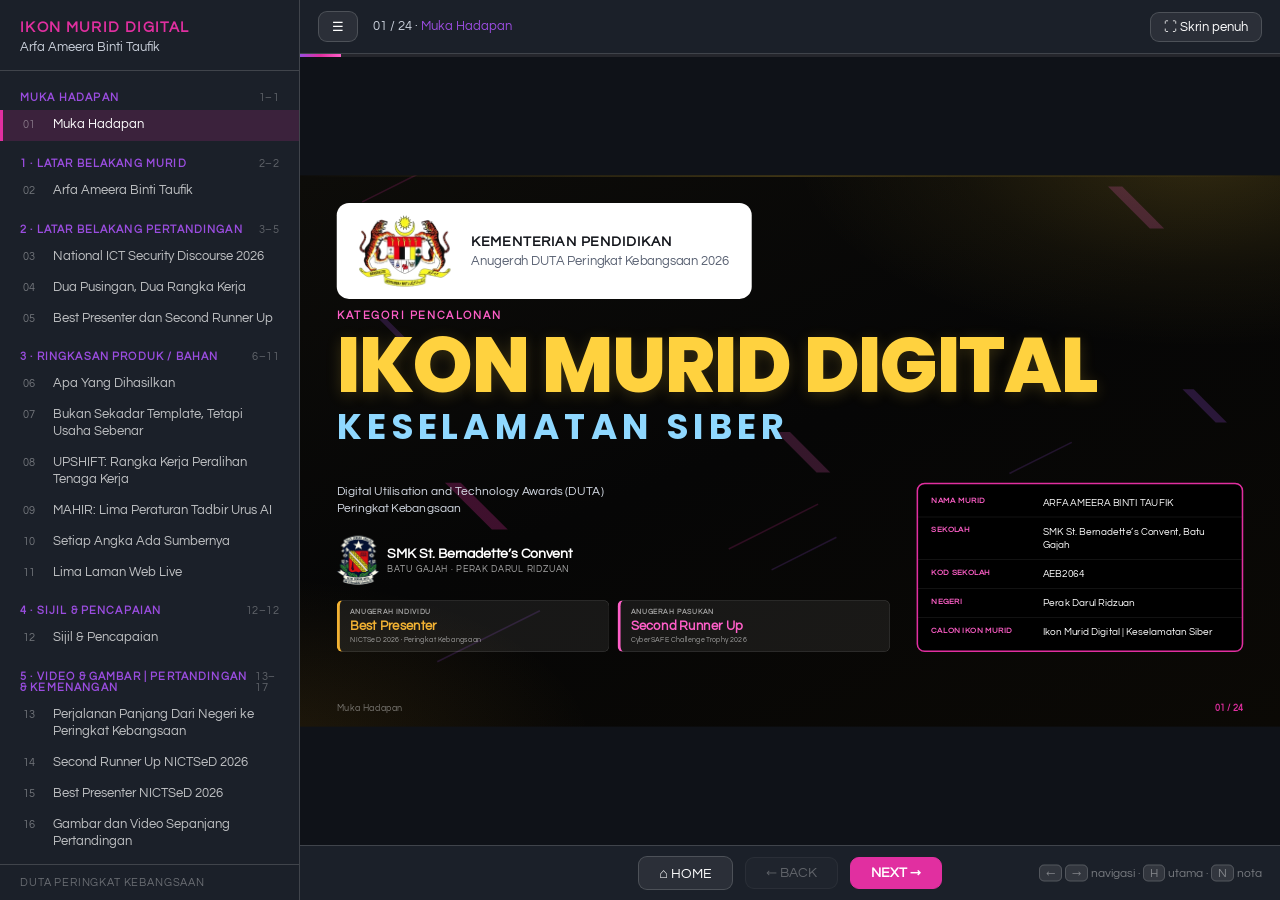
==== commit 6fd0b973: "Latar slide hitam dengan gradient emas, corak dikekalkan" ====
--- a/index.html
+++ b/index.html
@@ -87,7 +87,12 @@
 #zoneBack,#zoneFwd{position:absolute;top:0;bottom:0;width:6%;z-index:5;cursor:pointer}
 #zoneBack{left:0}#zoneFwd{right:0}
 
-.slide{position:absolute;inset:0;display:none;background:var(--bg);overflow:hidden}
+.slide{position:absolute;inset:0;display:none;overflow:hidden;
+  background:
+    radial-gradient(ellipse 65% 55% at 92% -4%,rgba(255,210,63,.17) 0%,rgba(255,210,63,.05) 38%,rgba(255,210,63,0) 64%),
+    radial-gradient(ellipse 55% 50% at -4% 104%,rgba(242,178,51,.11) 0%,rgba(242,178,51,0) 62%),
+    linear-gradient(158deg,#0D0C09 0%,#060606 48%,#0B0905 100%)}
+.slide::before{content:"";position:absolute;left:0;right:0;top:0;height:2px;background:linear-gradient(90deg,rgba(255,210,63,0),rgba(255,210,63,.55) 50%,rgba(255,210,63,0));pointer-events:none;z-index:1}
 .slide.on{display:block}
 .shards{position:absolute;inset:0;width:100%;height:100%;pointer-events:none}
 .inner{position:absolute;inset:0;padding:64px 72px 74px;display:flex;flex-direction:column;z-index:2}
@@ -960,7 +965,7 @@
   <div class="col">
     <div class="kv">
       <div class="gv-tag" style="color:#3FCB8E">Video &middot; Skala Projek Dalam Nombor</div>
-      <video class="kv-v" controls preload="metadata" playsinline poster="poster-skala-projek.jpg">
+      <video class="kv-v" controls preload="metadata" playsinline poster="poster-skala-projek-v2.jpg">
         <source src="video-skala-projek-v2.mp4" type="video/mp4">
         Browser anda tidak menyokong video ini.
       </video>
@@ -970,10 +975,10 @@
 </div></div><div class="sfoot"><span class="sf-l">7 &middot; Kemahiran Digital</span><span class="sf-r">22 / 24</span></div></section><section class="slide " data-n="23"><svg class="shards" viewBox="0 0 1920 1080" aria-hidden="true"><path d="M1636 991 l56 56 l-19 0 l-56 -56 z" fill="#E12FA0" opacity="0.28"/><path d="M211 37 l75 75 l-26 0 l-75 -75 z" fill="#9B4DE0" opacity="0.18"/><path d="M816 562 l60 60 l-20 0 l-60 -60 z" fill="#FF5FC8" opacity="0.14"/><path d="M433 293 l66 66 l-22 0 l-66 -66 z" fill="#E12FA0" opacity="0.12"/><path d="M1310 485 l95 95 l-32 0 l-95 -95 z" fill="#9B4DE0" opacity="0.12"/><path d="M215 1024 l83 83 l-28 0 l-83 -83 z" fill="#FF5FC8" opacity="0.21"/><path d="M80 544 l78 78 l-27 0 l-78 -78 z" fill="#E12FA0" opacity="0.25"/><path d="M795 819 l134 -67" stroke="#9B4DE0" stroke-width="3" fill="none" opacity="0.18"/><path d="M481 831 l129 -64" stroke="#E12FA0" stroke-width="3" fill="none" opacity="0.18"/><path d="M1266 407 l288 -144" stroke="#9B4DE0" stroke-width="3" fill="none" opacity="0.18"/><path d="M412 665 l175 -88" stroke="#E12FA0" stroke-width="3" fill="none" opacity="0.18"/><path d="M1565 401 l264 -132" stroke="#9B4DE0" stroke-width="3" fill="none" opacity="0.18"/></svg><div class="inner"><div class="kicker">Video &middot; Kemahiran Digital</div><h1>Sentuhan dan Buah Tangan Calon</h1>
 <div class="kvbig">
   <video class="kvbig-v" controls preload="metadata" playsinline poster="poster-kemahiran-v3.jpg">
-    <source src="video-kemahiran-digital-v6.mp4" type="video/mp4">
+    <source src="video-kemahiran-digital-v8.mp4" type="video/mp4">
     Browser anda tidak menyokong video ini.
   </video>
-  <div class="vmeta"><span>78 saat</span><span>1920x1080</span><span>muzik dan SFX asli</span><span>code rain opener</span><span>5 laman web sebenar</span><span>gambar pertandingan</span></div>
+  <div class="vmeta"><span>94 saat</span><span>1920x1080</span><span>muzik dan SFX asli</span><span>code rain opener</span><span>5 laman web sebenar</span><span>gambar pertandingan</span><span>hebahan advokasi</span></div>
 </div></div><div class="sfoot"><span class="sf-l">7 &middot; Kemahiran Digital</span><span class="sf-r">23 / 24</span></div></section><section class="slide l-close" data-n="24"><svg class="shards" viewBox="0 0 1920 1080" aria-hidden="true"><path d="M1498 412 l91 91 l-31 0 l-91 -91 z" fill="#E12FA0" opacity="0.22"/><path d="M487 191 l50 50 l-17 0 l-50 -50 z" fill="#9B4DE0" opacity="0.15"/><path d="M1436 113 l83 83 l-28 0 l-83 -83 z" fill="#FF5FC8" opacity="0.26"/><path d="M349 845 l83 83 l-28 0 l-83 -83 z" fill="#E12FA0" opacity="0.17"/><path d="M1608 33 l66 66 l-22 0 l-66 -66 z" fill="#9B4DE0" opacity="0.2"/><path d="M1516 1031 l78 78 l-27 0 l-78 -78 z" fill="#FF5FC8" opacity="0.14"/><path d="M1098 192 l69 69 l-23 0 l-69 -69 z" fill="#E12FA0" opacity="0.25"/><path d="M969 728 l197 -98" stroke="#9B4DE0" stroke-width="3" fill="none" opacity="0.18"/><path d="M1083 1005 l141 -70" stroke="#E12FA0" stroke-width="3" fill="none" opacity="0.18"/><path d="M1467 808 l185 -92" stroke="#9B4DE0" stroke-width="3" fill="none" opacity="0.18"/><path d="M1786 656 l160 -80" stroke="#E12FA0" stroke-width="3" fill="none" opacity="0.18"/><path d="M1455 364 l198 -99" stroke="#9B4DE0" stroke-width="3" fill="none" opacity="0.18"/></svg><div class="inner">
 <div class="close">
   <div class="cl-left">
@@ -1008,7 +1013,7 @@
   var $$ = function (s) { return Array.prototype.slice.call(document.querySelectorAll(s)); };
 
   var TOTAL = 24;
-  var NOTES = {"1": "Muka hadapan pencalonan. Sahkan kod sekolah sebelum hantar.", "2": "Perkenalkan calon. Tekankan bukti kerja, bukan sekadar penyertaan.", "3": "Terangkan pertandingan dahulu, kerana juri DUTA mungkin tidak mengenali NICTSeD.", "4": "Dua pusingan, dua rangka kerja berasingan. Ini menunjukkan konsistensi, bukan tuah sekali.", "5": "Best Presenter ialah anugerah individu. Tekankan sumbangan peribadi Ameera.", "6": "Tekankan produk digital sebenar, bukan sekadar slide pembentangan.", "7": "Tunjukkan bahawa setiap laman ditulis sebagai kod, diuji secara automatik, kemudian di-deploy dan dikongsi. Animasi di kiri ialah kod sebenar enjin navigasi deck ini.", "8": "UPSHIFT: lima komponen S-H-I-F-T menutup tiga jurang.", "9": "MAHIR: lima peraturan, setiap satu dengan pemilik, tarikh dan metrik.", "10": "Ini yang membezakan pembentangan ini: setiap angka boleh disemak.", "11": "Setiap laman ini masih live dan boleh dilawati oleh juri.", "12": "Dua sijil rasmi Grand Final NICTSeD 2026, 10 September 2026. Klik sijil untuk buka saiz penuh.", "13": "Peringkat negeri: 23 Jun 2026, SMK Raja Chulan Ipoh. Juara Negeri Perak, membuka jalan ke peringkat kebangsaan. Klik gambar atau surat untuk saiz penuh.", "14": "Pencapaian pasukan: Second Runner Up, hadiah RM 1,500.", "15": "Pencapaian individu Ameera: Best Presenter, hadiah RM 1,000.", "16": "Gabungan dua pusingan. Semi-Final 8 September menentang Kelantan dan Johor; Grand Final 10 September menentang Kedah dan Selangor. Video dan dua gambar kanan ialah Grand Final.", "17": "Dua montaj: UPSHIFT 22 saat untuk Semi-Final, MAHIR 40 saat untuk Grand Final.", "18": "Kod QR di sini boleh diimbas terus dari skrin.", "19": "Bahan advokasi: poster dan video 2 minit (2 Minit Yang Mampu Selamatkan Anda), berasaskan hujah deepfake dan MAHIR yang dibentangkan Ameera.", "20": "Bukti sebenar penyebaran advokasi: WhatsApp keluarga (gambar 1 dan 2) dan Telegram kelas 4 Alphard, 37 ahli (gambar 3 dan 4). Klik gambar untuk saiz penuh.", "21": "Ini seksyen paling penting untuk kategori Ikon Murid Digital.", "22": "Angka ini menjawab soalan 'apa sebenarnya dia buat sendiri'. Video 20 saat merangkum kelapan-lapan angka.", "23": "Mainkan video penuh. Code rain opener, kemudian lima laman web, project metrics, kemahiran dan gambar pertandingan.", "24": "Penutup dengan kod QR ke pembentangan ini sendiri."};
+  var NOTES = {"1": "Muka hadapan pencalonan. Sahkan kod sekolah sebelum hantar.", "2": "Perkenalkan calon. Tekankan bukti kerja, bukan sekadar penyertaan.", "3": "Terangkan pertandingan dahulu, kerana juri DUTA mungkin tidak mengenali NICTSeD.", "4": "Dua pusingan, dua rangka kerja berasingan. Ini menunjukkan konsistensi, bukan tuah sekali.", "5": "Best Presenter ialah anugerah individu. Tekankan sumbangan peribadi Ameera.", "6": "Tekankan produk digital sebenar, bukan sekadar slide pembentangan.", "7": "Tunjukkan bahawa setiap laman ditulis sebagai kod, diuji secara automatik, kemudian di-deploy dan dikongsi. Animasi di kiri ialah kod sebenar enjin navigasi deck ini.", "8": "UPSHIFT: lima komponen S-H-I-F-T menutup tiga jurang.", "9": "MAHIR: lima peraturan, setiap satu dengan pemilik, tarikh dan metrik.", "10": "Ini yang membezakan pembentangan ini: setiap angka boleh disemak.", "11": "Setiap laman ini masih live dan boleh dilawati oleh juri.", "12": "Dua sijil rasmi Grand Final NICTSeD 2026, 10 September 2026. Klik sijil untuk buka saiz penuh.", "13": "Peringkat negeri: 23 Jun 2026, SMK Raja Chulan Ipoh. Juara Negeri Perak, membuka jalan ke peringkat kebangsaan. Klik gambar atau surat untuk saiz penuh.", "14": "Pencapaian pasukan: Second Runner Up, hadiah RM 1,500.", "15": "Pencapaian individu Ameera: Best Presenter, hadiah RM 1,000.", "16": "Gabungan dua pusingan. Semi-Final 8 September menentang Kelantan dan Johor; Grand Final 10 September menentang Kedah dan Selangor. Video dan dua gambar kanan ialah Grand Final.", "17": "Dua montaj: UPSHIFT 22 saat untuk Semi-Final, MAHIR 40 saat untuk Grand Final.", "18": "Kod QR di sini boleh diimbas terus dari skrin.", "19": "Bahan advokasi: poster dan video 2 minit (2 Minit Yang Mampu Selamatkan Anda), berasaskan hujah deepfake dan MAHIR yang dibentangkan Ameera.", "20": "Bukti sebenar penyebaran advokasi: WhatsApp keluarga (gambar 1 dan 2) dan Telegram kelas 4 Alphard, 37 ahli (gambar 3 dan 4). Klik gambar untuk saiz penuh.", "21": "Ini seksyen paling penting untuk kategori Ikon Murid Digital.", "22": "Angka ini menjawab soalan 'apa sebenarnya dia buat sendiri'. Video 20 saat merangkum kelapan-lapan angka.", "23": "Mainkan video penuh. Code rain opener, kemudian lima laman web, project metrics, kemahiran, gambar pertandingan dan hebahan advokasi #SemakSebelumPercaya.", "24": "Penutup dengan kod QR ke pembentangan ini sendiri."};
   var cur = 1;
   var advTimer = null;
 
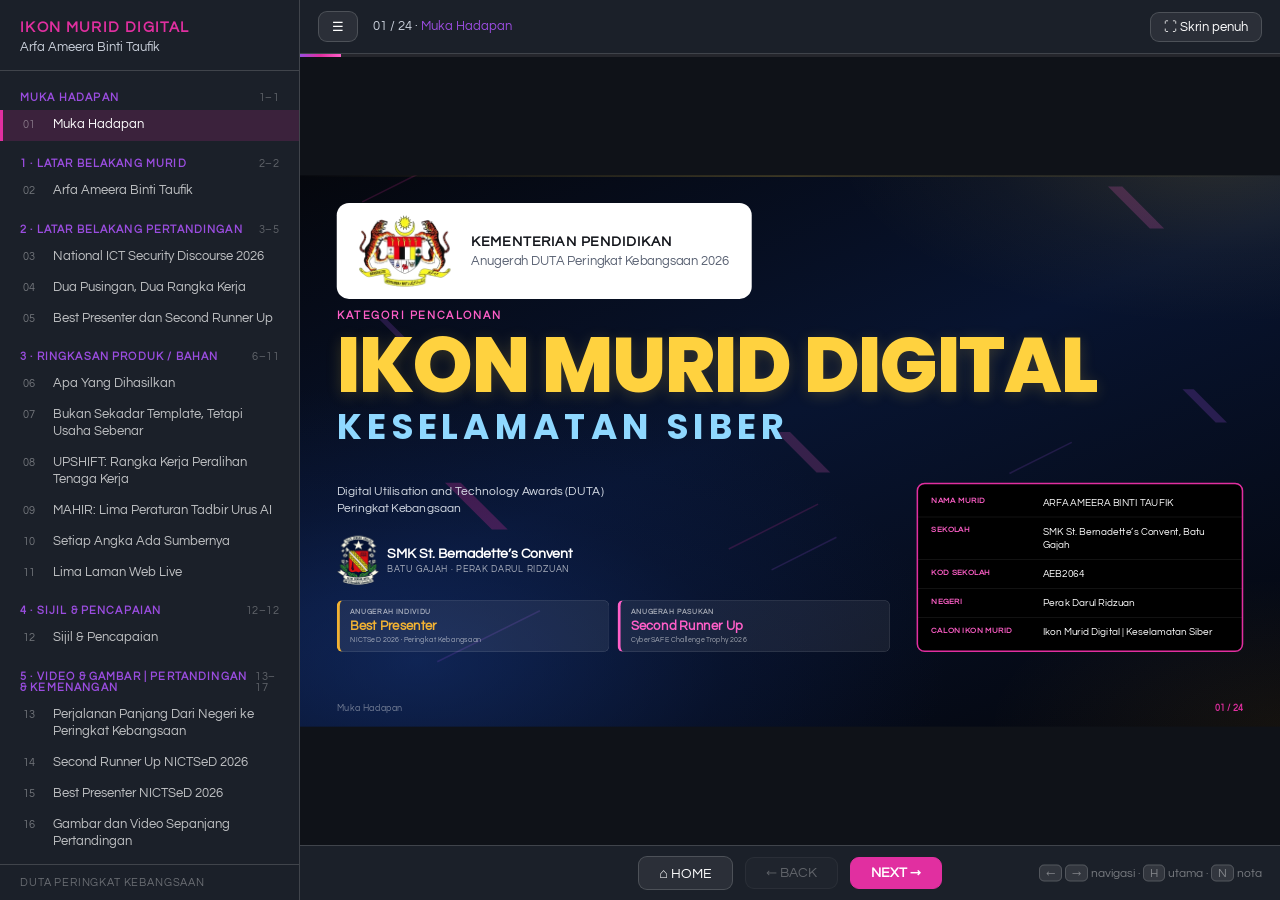
==== commit 4477d157: "Latar slide hitam, biru gelap dan sentuhan emas" ====
--- a/index.html
+++ b/index.html
@@ -89,9 +89,10 @@
 
 .slide{position:absolute;inset:0;display:none;overflow:hidden;
   background:
-    radial-gradient(ellipse 65% 55% at 92% -4%,rgba(255,210,63,.17) 0%,rgba(255,210,63,.05) 38%,rgba(255,210,63,0) 64%),
-    radial-gradient(ellipse 55% 50% at -4% 104%,rgba(242,178,51,.11) 0%,rgba(242,178,51,0) 62%),
-    linear-gradient(158deg,#0D0C09 0%,#060606 48%,#0B0905 100%)}
+    radial-gradient(ellipse 60% 50% at 94% -6%,rgba(255,210,63,.15) 0%,rgba(255,210,63,.04) 40%,rgba(255,210,63,0) 66%),
+    radial-gradient(ellipse 75% 70% at 12% 88%,rgba(22,52,120,.55) 0%,rgba(14,34,84,.25) 42%,rgba(10,20,50,0) 72%),
+    radial-gradient(ellipse 50% 45% at 100% 100%,rgba(242,178,51,.07) 0%,rgba(242,178,51,0) 60%),
+    linear-gradient(158deg,#05070D 0%,#081430 46%,#04060C 100%)}
 .slide::before{content:"";position:absolute;left:0;right:0;top:0;height:2px;background:linear-gradient(90deg,rgba(255,210,63,0),rgba(255,210,63,.55) 50%,rgba(255,210,63,0));pointer-events:none;z-index:1}
 .slide.on{display:block}
 .shards{position:absolute;inset:0;width:100%;height:100%;pointer-events:none}
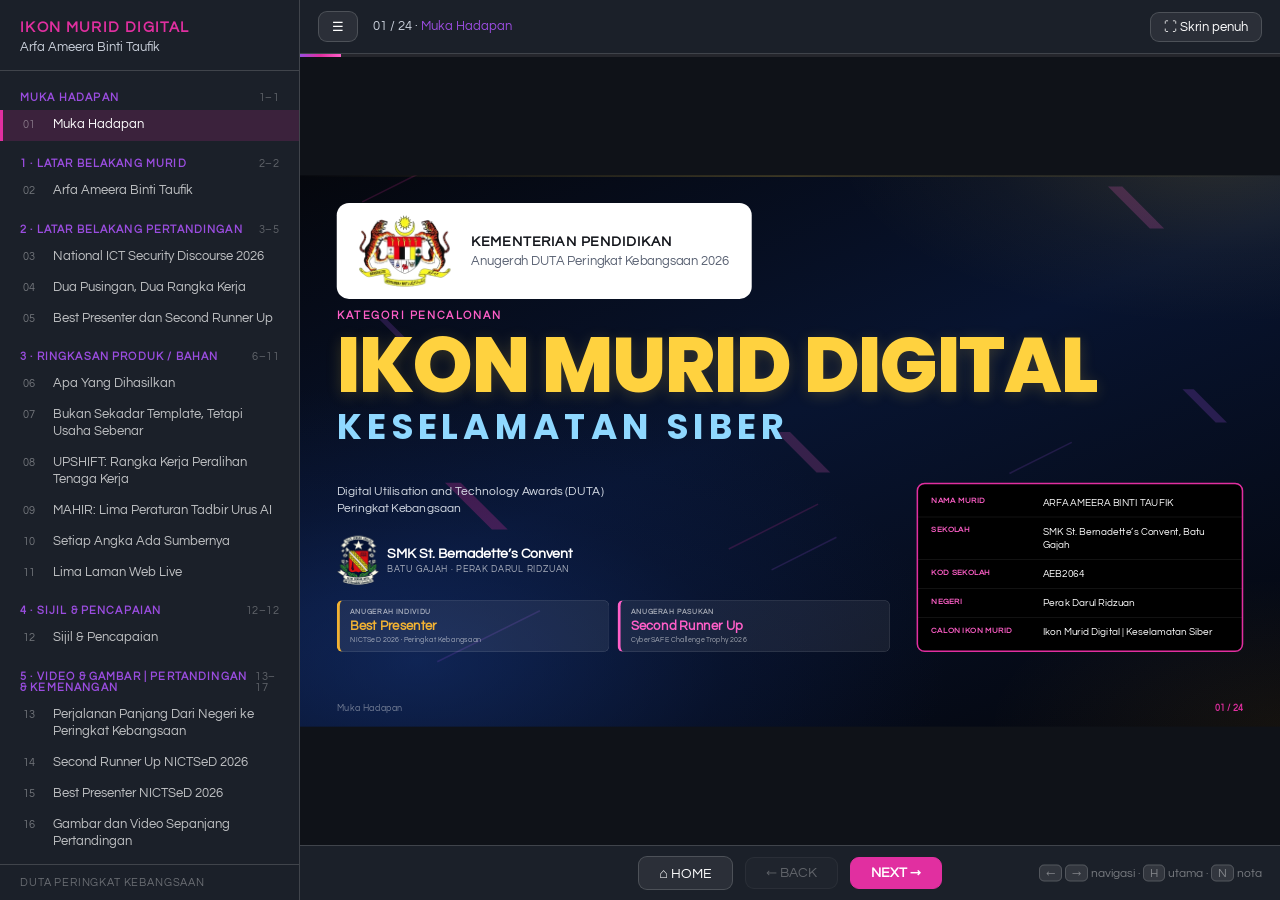
==== commit c9fad252: "Slide 13: asingkan Best Presenter dan Second Runner Up" ====
--- a/index.html
+++ b/index.html
@@ -448,7 +448,7 @@
 .jn-steps li::before{content:counter(jn);position:absolute;left:0;top:2px;width:30px;height:30px;border-radius:50%;background:var(--c);color:#10131A;font-weight:800;font-size:16px;display:flex;align-items:center;justify-content:center}
 .jn-steps li:not(:last-child)::after{content:"";position:absolute;left:14px;top:36px;bottom:2px;width:2px;background:rgba(255,255,255,.18)}
 .jn-steps .jn-d{display:block;font-size:13px;letter-spacing:.14em;text-transform:uppercase;font-weight:700;color:var(--c)}
-.jn-steps b{display:block;font-size:22px;color:#fff;margin-top:3px}
+.jn-steps b{display:block;font-size:22px;color:#FFD23F;margin-top:3px}
 .jn-steps .jn-s{display:block;font-size:16px;color:rgba(255,255,255,.66);line-height:1.4;margin-top:3px}
 .jn-ph{flex:0 0 640px;display:flex;flex-direction:column;gap:14px}
 .jn-row{display:flex;gap:14px}
@@ -778,8 +778,9 @@
     <p class="jn-lead">Setiap langkah ke pentas kebangsaan bermula di gelanggang negeri. Pada <b>23 Jun 2026</b>, di SMK Raja Chulan, Ipoh, pasukan SMK St. Bernadette&rsquo;s Convent berdiri sebaris dengan pasukan terbaik dari seluruh Perak. Hujah disusun rapi, bukti dipertahankan dengan tenang, dan apabila keputusan diumumkan, Batu Gajah pulang sebagai <b class="gold">Juara Negeri Perak</b>, membawa amanah negeri ke peringkat kebangsaan.</p>
     <ol class="jn-steps">
       <li style="--c:#3FCB8E"><span class="jn-d">23 Jun 2026 &middot; Ipoh</span><b>Juara Negeri Perak</b><span class="jn-s">Pertandingan Akhir NICTSeD Negeri Perak, anjuran Sektor Sumber dan Teknologi Pendidikan, JPN Perak</span></li>
-      <li style="--c:#3FC9E0"><span class="jn-d">8 Sep 2026 &middot; Kebangsaan</span><b>Menang Semi-Final</b><span class="jn-s">Menentang pasukan Kelantan dan Johor, layak ke Grand Final</span></li>
-      <li style="--c:#F2B233"><span class="jn-d">10 Sep 2026 &middot; Grand Final</span><b>Best Presenter &amp; Second Runner Up</b><span class="jn-s">Menentang pasukan Kedah dan Selangor, mengharumkan nama Negeri Perak</span></li>
+      <li style="--c:#3FC9E0"><span class="jn-d">8 Sep 2026 &middot; Kebangsaan</span><b>Juara Semi-Final</b><span class="jn-s">Menentang pasukan Kelantan dan Johor, layak ke Grand Final</span></li>
+      <li style="--c:#F2B233"><span class="jn-d">10 Sep 2026 &middot; Grand Final</span><b>Best Presenter</b><span class="jn-s">Anugerah individu kepada Arfa Ameera atas penyampaian terbaik sepanjang Grand Final</span></li>
+      <li style="--c:#FF5FC8"><span class="jn-d">10 Sep 2026 &middot; Grand Final</span><b>Second Runner Up</b><span class="jn-s">Anugerah pasukan, menentang pasukan Kedah dan Selangor, mengharumkan nama Negeri Perak</span></li>
     </ol>
   </div>
   <div class="jn-ph">
